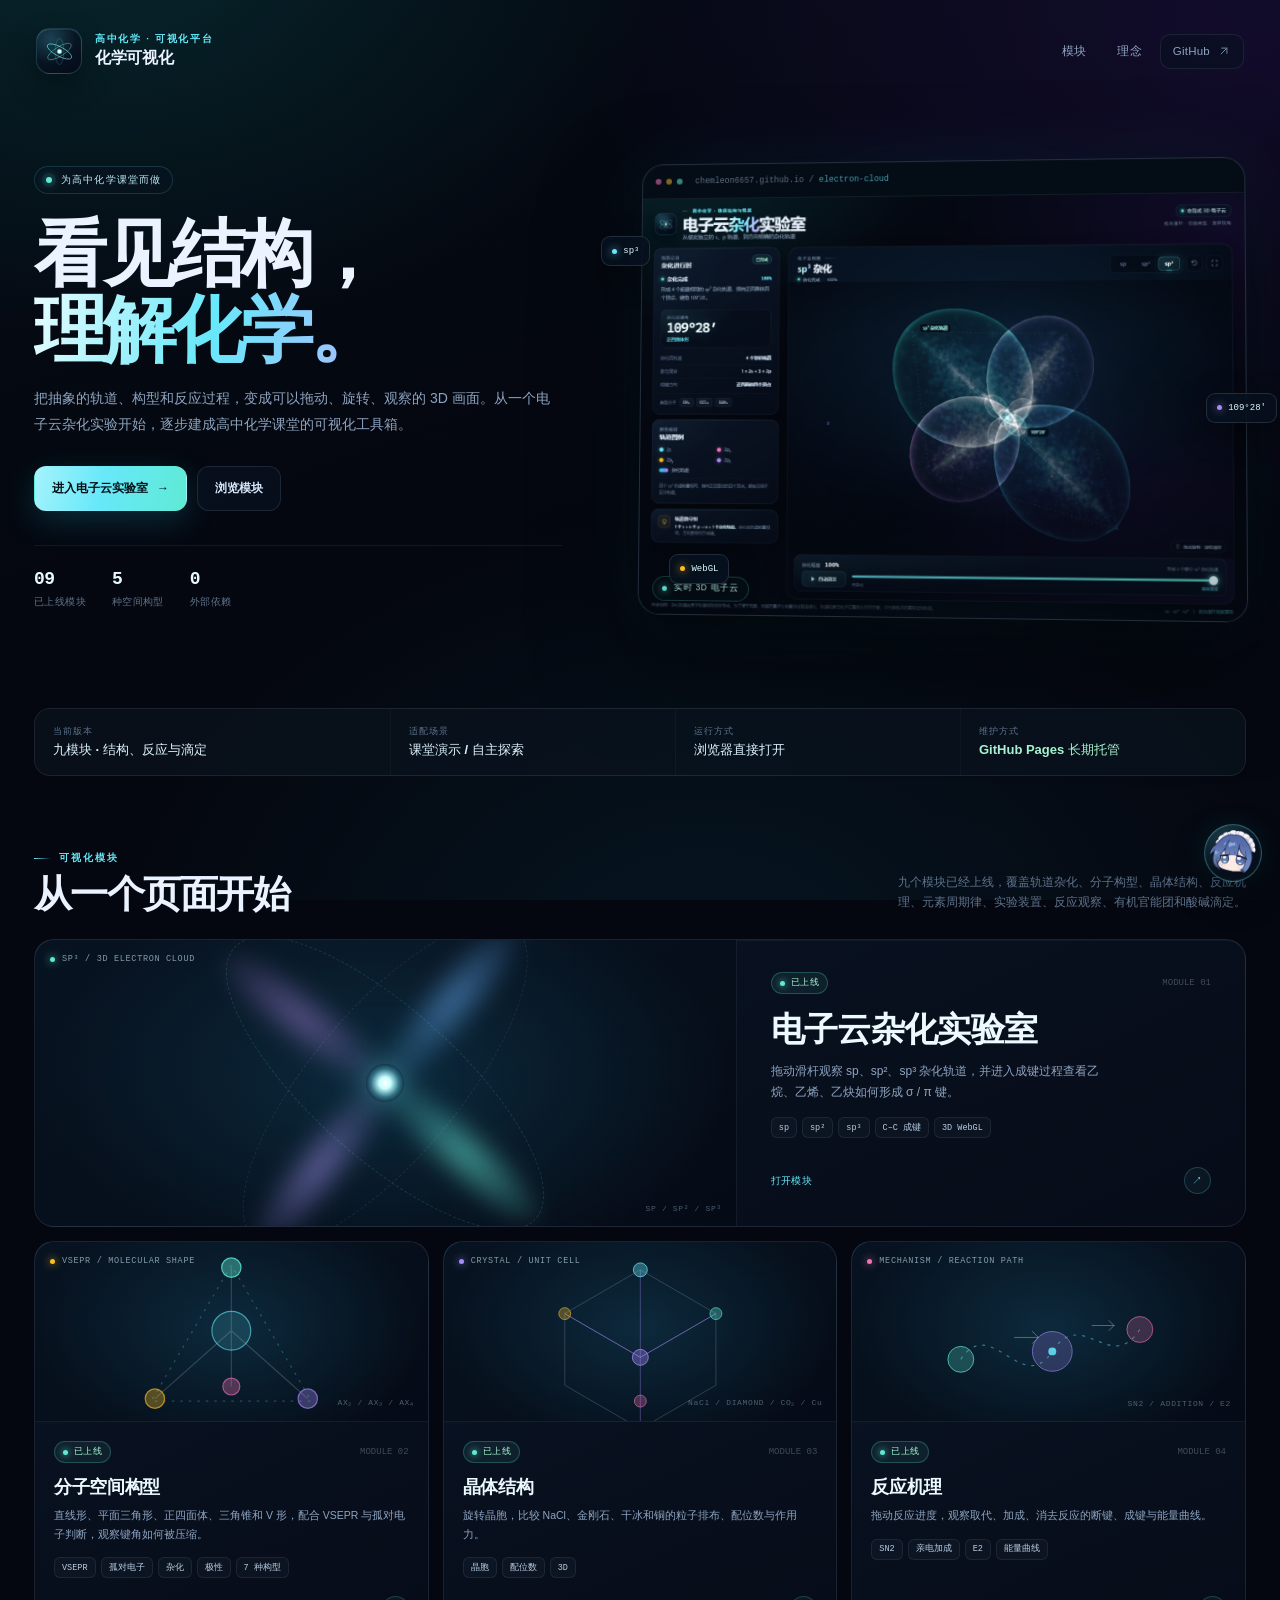
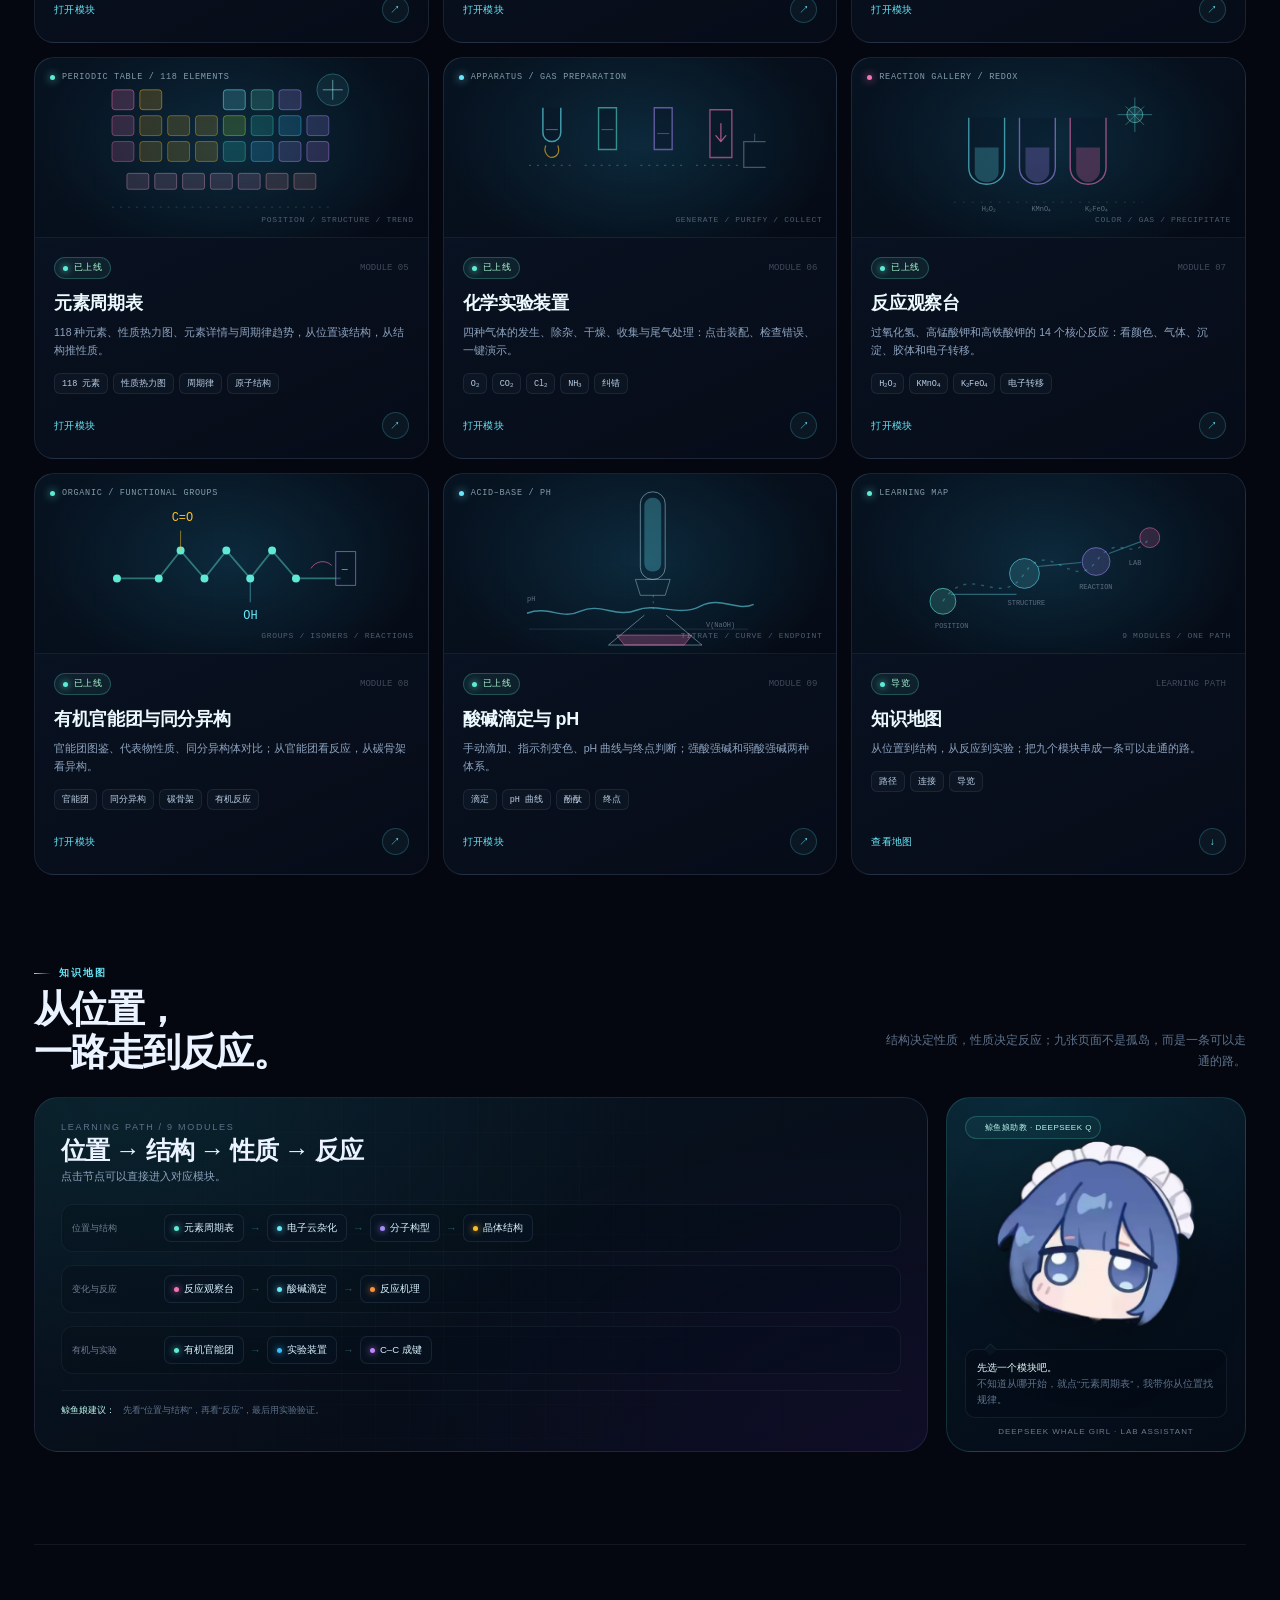
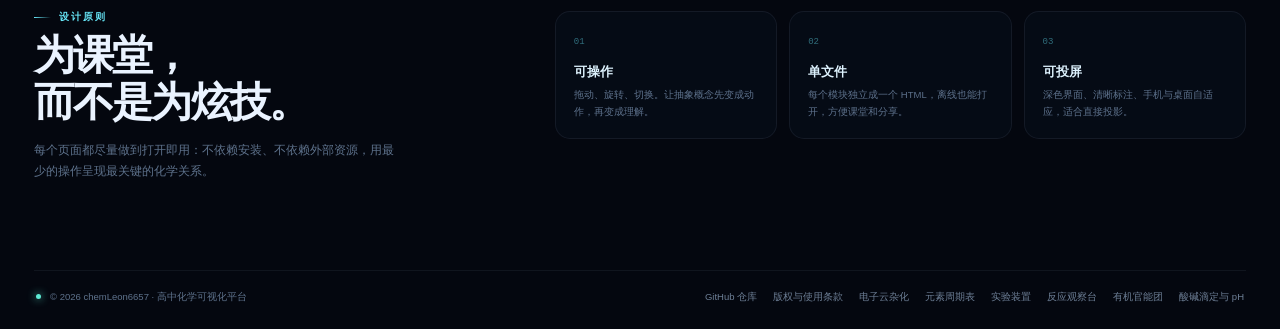
==== index.html @ 41be05da "Add files via upload" ====
<!DOCTYPE html>
<html lang="zh-CN">
<head>
<meta charset="UTF-8" />
<meta name="viewport" content="width=device-width, initial-scale=1.0, viewport-fit=cover" />
<meta name="theme-color" content="#04070f" />
<title>高中化学可视化平台 · 看见结构，理解化学</title>
<meta name="description" content="面向高中化学课堂的交互式可视化平台。从电子云杂化开始，用可拖动、可观察的 3D 画面理解抽象结构。" />
<link rel="icon" href="favicon.svg" type="image/svg+xml" />
<style>
  :root {
    --bg: #04070f;
    --text: #eaf3ff;
    --muted: #8ea4c0;
    --dim: #5e728c;
    --cyan: #67e8f9;
    --teal: #5eead4;
    --violet: #a78bfa;
    --pink: #f472b6;
    --amber: #fbbf24;
    --line: rgba(148, 163, 184, 0.14);
    --line-strong: rgba(148, 163, 184, 0.24);
    --panel: rgba(10, 18, 33, 0.72);
    --mono: "Cascadia Code", "SFMono-Regular", Consolas, "Liberation Mono", monospace;
    color-scheme: dark;
  }

  * { box-sizing: border-box; }
  html { scroll-behavior: smooth; }
  body {
    margin: 0;
    background: var(--bg);
    color: var(--text);
    font-family: "Segoe UI Variable", "Segoe UI", "PingFang SC", "Hiragino Sans GB", "Microsoft YaHei", sans-serif;
    -webkit-font-smoothing: antialiased;
    text-rendering: optimizeLegibility;
    overflow-x: hidden;
  }
  a { color: inherit; }
  button, a { -webkit-tap-highlight-color: transparent; }
  :focus-visible { outline: 2px solid rgba(103, 232, 249, 0.8); outline-offset: 4px; }

  .page-glow {
    position: fixed;
    inset: 0;
    z-index: -2;
    pointer-events: none;
    background:
      radial-gradient(900px 650px at 8% -8%, rgba(20, 184, 166, 0.16), transparent 64%),
      radial-gradient(1000px 760px at 98% 2%, rgba(91, 33, 182, 0.16), transparent 68%),
      radial-gradient(900px 700px at 55% 108%, rgba(14, 116, 144, 0.12), transparent 66%),
      linear-gradient(160deg, #050a14 0%, #04070f 55%, #050811 100%);
  }
  .page-glow::after {
    content: "";
    position: absolute;
    inset: 0;
    opacity: 0.23;
    background-image:
      linear-gradient(rgba(148, 163, 184, 0.04) 1px, transparent 1px),
      linear-gradient(90deg, rgba(148, 163, 184, 0.04) 1px, transparent 1px);
    background-size: 48px 48px;
    mask-image: radial-gradient(circle at 50% 36%, black, transparent 78%);
    -webkit-mask-image: radial-gradient(circle at 50% 36%, black, transparent 78%);
  }

  .shell {
    width: min(1440px, 100%);
    margin: 0 auto;
    padding: 26px 34px 22px;
  }

  /* ── top bar ─────────────────────────────────────────── */
  .site-header {
    display: flex;
    align-items: center;
    justify-content: space-between;
    gap: 24px;
    padding: 2px 2px 24px;
    animation: rise .7s cubic-bezier(.22,.8,.3,1) both;
  }
  .brand {
    display: flex;
    align-items: center;
    gap: 13px;
    text-decoration: none;
    min-width: 0;
  }
  .brand-mark {
    width: 46px;
    height: 46px;
    flex: 0 0 auto;
    display: grid;
    place-items: center;
    border: 1px solid rgba(103, 232, 249, 0.2);
    border-radius: 14px;
    background:
      radial-gradient(circle at 32% 24%, rgba(103, 232, 249, 0.2), transparent 55%),
      linear-gradient(150deg, rgba(11, 28, 46, 0.9), rgba(5, 11, 22, 0.95));
    box-shadow: inset 0 1px 0 rgba(255, 255, 255, 0.08), 0 12px 30px rgba(0, 0, 0, 0.32);
  }
  .brand-mark svg { width: 35px; height: 35px; }
  .brand-kicker {
    color: var(--cyan);
    font-size: 9.5px;
    font-weight: 650;
    letter-spacing: 0.18em;
    text-transform: uppercase;
  }
  .brand-name {
    margin-top: 2px;
    font-size: 16px;
    font-weight: 680;
    letter-spacing: -0.02em;
  }
  .top-nav {
    display: flex;
    align-items: center;
    gap: 5px;
    flex: 0 0 auto;
  }
  .top-nav a {
    display: inline-flex;
    align-items: center;
    gap: 7px;
    height: 35px;
    padding: 0 12px;
    border: 1px solid transparent;
    border-radius: 10px;
    color: var(--muted);
    text-decoration: none;
    font-size: 11.5px;
    letter-spacing: 0.02em;
    transition: .2s ease;
  }
  .top-nav a:hover {
    color: #e9fdff;
    border-color: rgba(103, 232, 249, 0.16);
    background: rgba(103, 232, 249, 0.055);
  }
  .top-nav .github {
    border-color: rgba(148, 163, 184, 0.13);
    background: rgba(8, 17, 31, 0.55);
  }
  .top-nav svg { width: 14px; height: 14px; opacity: 0.8; }

  /* ── hero ────────────────────────────────────────────── */
  .hero {
    display: grid;
    grid-template-columns: minmax(0, 0.92fr) minmax(0, 1.08fr);
    align-items: center;
    gap: clamp(34px, 5vw, 80px);
    min-height: 610px;
    padding: 34px 0 64px;
  }
  .hero-copy { animation: rise .8s .08s cubic-bezier(.22,.8,.3,1) both; }
  .hero-eyebrow {
    display: inline-flex;
    align-items: center;
    gap: 9px;
    height: 28px;
    padding: 0 11px;
    border: 1px solid rgba(103, 232, 249, 0.16);
    border-radius: 999px;
    background: rgba(8, 20, 34, 0.58);
    color: #bfeef4;
    font-size: 9.5px;
    letter-spacing: 0.12em;
  }
  .hero-eyebrow span {
    width: 6px;
    height: 6px;
    border-radius: 50%;
    background: var(--teal);
    box-shadow: 0 0 0 4px rgba(94, 234, 212, 0.07), 0 0 12px rgba(94, 234, 212, 0.8);
    animation: breathe 2.8s ease-in-out infinite;
  }
  .hero h1 {
    margin: 22px 0 18px;
    font-size: clamp(42px, 5.7vw, 78px);
    line-height: 1.03;
    letter-spacing: -0.055em;
    font-weight: 760;
  }
  .hero h1 .accent {
    display: block;
    background: linear-gradient(105deg, #e7fdff 0%, var(--cyan) 34%, #b9b2ff 72%, #e9d5ff 100%);
    -webkit-background-clip: text;
    background-clip: text;
    color: transparent;
  }
  .hero-copy > p {
    max-width: 520px;
    margin: 0;
    color: var(--muted);
    font-size: 14px;
    line-height: 1.9;
  }
  .hero-actions {
    display: flex;
    align-items: center;
    flex-wrap: wrap;
    gap: 10px;
    margin-top: 28px;
  }
  .btn {
    display: inline-flex;
    align-items: center;
    justify-content: center;
    gap: 9px;
    height: 45px;
    padding: 0 17px;
    border: 1px solid transparent;
    border-radius: 12px;
    font-size: 12px;
    font-weight: 650;
    text-decoration: none;
    transition: transform .2s ease, border-color .2s ease, background .2s ease, box-shadow .2s ease;
  }
  .btn:active { transform: translateY(1px); }
  .btn-primary {
    color: #041016;
    background: linear-gradient(105deg, #a5f3fc, #67e8f9 45%, #5eead4);
    box-shadow: 0 10px 32px rgba(34, 211, 238, 0.18);
  }
  .btn-primary:hover {
    transform: translateY(-2px);
    box-shadow: 0 14px 38px rgba(34, 211, 238, 0.28);
  }
  .btn-ghost {
    color: #d7e7fa;
    border-color: rgba(148, 163, 184, 0.16);
    background: rgba(9, 20, 36, 0.6);
  }
  .btn-ghost:hover {
    border-color: rgba(103, 232, 249, 0.3);
    background: rgba(103, 232, 249, 0.065);
  }
  .hero-stats {
    display: flex;
    gap: 26px;
    margin-top: 34px;
    padding-top: 20px;
    border-top: 1px solid rgba(148, 163, 184, 0.1);
  }
  .hero-stats div {
    color: var(--dim);
    font-size: 9.5px;
    line-height: 1.55;
    letter-spacing: 0.04em;
  }
  .hero-stats strong {
    display: block;
    margin-bottom: 1px;
    color: #e7f8ff;
    font-family: var(--mono);
    font-size: 18px;
    font-weight: 600;
    letter-spacing: -0.03em;
  }

  .hero-visual {
    position: relative;
    min-width: 0;
    padding: 16px 4px 16px 8px;
    animation: rise .9s .16s cubic-bezier(.22,.8,.3,1) both;
  }
  .hero-visual::before {
    content: "";
    position: absolute;
    inset: 5% 2% 4% 8%;
    border-radius: 50%;
    background: radial-gradient(circle at 52% 46%, rgba(34, 211, 238, 0.16), rgba(99, 102, 241, 0.06) 42%, transparent 70%);
    filter: blur(30px);
    pointer-events: none;
  }
  .viewport-card {
    position: relative;
    z-index: 2;
    overflow: hidden;
    border: 1px solid rgba(148, 163, 184, 0.2);
    border-radius: 22px;
    background: #07101e;
    box-shadow:
      0 40px 100px rgba(0, 0, 0, 0.5),
      0 0 80px rgba(34, 211, 238, 0.07),
      inset 0 1px 0 rgba(255, 255, 255, 0.07);
    transform: perspective(1200px) rotateY(-4deg) rotateX(2deg);
    transition: transform .55s cubic-bezier(.22,.8,.3,1);
  }
  .viewport-card:hover { transform: perspective(1200px) rotateY(0deg) rotateX(0deg) translateY(-3px); }
  .viewport-bar {
    display: flex;
    align-items: center;
    gap: 8px;
    height: 35px;
    padding: 0 13px;
    border-bottom: 1px solid rgba(148, 163, 184, 0.1);
    background: rgba(4, 11, 21, 0.82);
  }
  .window-dots { display: flex; gap: 5px; }
  .window-dots i {
    width: 6px;
    height: 6px;
    border-radius: 50%;
    background: rgba(148, 163, 184, 0.26);
  }
  .window-dots i:first-child { background: rgba(244, 114, 182, 0.55); }
  .window-dots i:nth-child(2) { background: rgba(251, 191, 36, 0.5); }
  .window-dots i:last-child { background: rgba(94, 234, 212, 0.55); }
  .address {
    flex: 1;
    min-width: 0;
    margin-left: 5px;
    overflow: hidden;
    color: rgba(142, 164, 192, 0.64);
    font-family: var(--mono);
    font-size: 8.5px;
    white-space: nowrap;
    text-overflow: ellipsis;
  }
  .address b { color: rgba(103, 232, 249, 0.66); font-weight: 500; }
  .viewport-card img {
    display: block;
    width: 100%;
    height: auto;
    aspect-ratio: 1.44 / 1;
    object-fit: cover;
    object-position: 52% 46%;
  }
  .viewport-shade {
    position: absolute;
    inset: 35px 0 0;
    pointer-events: none;
    background: linear-gradient(180deg, transparent 64%, rgba(4, 10, 20, 0.32));
  }
  .live-label {
    position: absolute;
    left: 14px;
    bottom: 13px;
    z-index: 3;
    display: inline-flex;
    align-items: center;
    gap: 7px;
    height: 25px;
    padding: 0 9px;
    border: 1px solid rgba(94, 234, 212, 0.22);
    border-radius: 999px;
    background: rgba(4, 13, 23, 0.78);
    color: #bdfbf1;
    font-size: 8.5px;
    letter-spacing: 0.08em;
    backdrop-filter: blur(10px);
  }
  .live-label i {
    width: 5px;
    height: 5px;
    border-radius: 50%;
    background: var(--teal);
    box-shadow: 0 0 9px var(--teal);
  }
  .float-tag {
    position: absolute;
    z-index: 4;
    display: inline-flex;
    align-items: center;
    gap: 6px;
    height: 30px;
    padding: 0 10px;
    border: 1px solid rgba(148, 163, 184, 0.2);
    border-radius: 9px;
    background: rgba(7, 17, 31, 0.86);
    box-shadow: 0 10px 30px rgba(0, 0, 0, 0.34);
    color: #dffbff;
    font-family: var(--mono);
    font-size: 9px;
    backdrop-filter: blur(12px);
    animation: floaty 5.5s ease-in-out infinite;
  }
  .float-tag::before {
    content: "";
    width: 5px;
    height: 5px;
    border-radius: 50%;
    background: var(--cyan);
    box-shadow: 0 0 8px var(--cyan);
  }
  .float-tag.one { top: 19%; left: -4%; }
  .float-tag.two { top: 51%; right: -5%; animation-delay: -1.8s; }
  .float-tag.two::before { background: var(--violet); box-shadow: 0 0 8px var(--violet); }
  .float-tag.three { bottom: 10%; left: 7%; animation-delay: -3.4s; }
  .float-tag.three::before { background: var(--amber); box-shadow: 0 0 8px var(--amber); }

  /* ── strip ───────────────────────────────────────────── */
  .stat-strip {
    display: grid;
    grid-template-columns: 1.25fr 1fr 1fr 1fr;
    gap: 1px;
    overflow: hidden;
    margin-bottom: 76px;
    border: 1px solid rgba(148, 163, 184, 0.1);
    border-radius: 16px;
    background: rgba(148, 163, 184, 0.08);
    animation: rise .8s .28s cubic-bezier(.22,.8,.3,1) both;
  }
  .stat-strip div {
    padding: 16px 18px;
    background: rgba(6, 14, 26, 0.72);
  }
  .stat-strip span {
    display: block;
    color: var(--dim);
    font-size: 9px;
    letter-spacing: 0.1em;
  }
  .stat-strip strong {
    display: block;
    margin-top: 3px;
    color: #dff4ff;
    font-size: 13px;
    font-weight: 550;
  }
  .stat-strip .stat-note strong { color: #a7f3d0; }

  /* ── section headings ────────────────────────────────── */
  .section-head {
    display: flex;
    align-items: flex-end;
    justify-content: space-between;
    gap: 36px;
    margin-bottom: 24px;
  }
  .section-kicker {
    display: flex;
    align-items: center;
    gap: 8px;
    color: var(--cyan);
    font-size: 9.5px;
    font-weight: 650;
    letter-spacing: 0.2em;
    text-transform: uppercase;
  }
  .section-kicker::before {
    content: "";
    width: 17px;
    height: 1px;
    background: linear-gradient(90deg, var(--cyan), transparent);
  }
  .section-head h2 {
    margin: 7px 0 0;
    font-size: clamp(27px, 3vw, 39px);
    line-height: 1.12;
    letter-spacing: -0.04em;
    font-weight: 700;
  }
  .section-head p {
    max-width: 360px;
    margin: 0 0 2px;
    color: var(--dim);
    font-size: 11.5px;
    line-height: 1.8;
    text-align: right;
  }

  /* ── modules ─────────────────────────────────────────── */
  .modules { margin-bottom: 92px; }
  .module-grid {
    display: grid;
    grid-template-columns: repeat(3, minmax(0, 1fr));
    gap: 14px;
  }
  .module-card {
    position: relative;
    display: flex;
    flex-direction: column;
    overflow: hidden;
    border: 1px solid var(--line);
    border-radius: 20px;
    background:
      radial-gradient(100% 100% at 0% 0%, rgba(103, 232, 249, 0.05), transparent 48%),
      linear-gradient(155deg, rgba(13, 24, 43, 0.82), rgba(7, 14, 27, 0.72));
    box-shadow: inset 0 1px 0 rgba(255, 255, 255, 0.04);
    text-decoration: none;
    transition: transform .28s cubic-bezier(.22,.8,.3,1), border-color .28s ease, box-shadow .28s ease;
  }
  .module-card:hover {
    transform: translateY(-5px);
    border-color: rgba(103, 232, 249, 0.27);
    box-shadow: 0 24px 60px rgba(0, 0, 0, 0.32), 0 0 40px rgba(34, 211, 238, 0.055);
  }
  .module-card.active {
    grid-column: 1 / -1;
    display: grid;
    grid-template-columns: minmax(0, 1.16fr) minmax(0, 0.84fr);
    min-height: 286px;
  }
  .module-art {
    position: relative;
    min-height: 180px;
    overflow: hidden;
    border-bottom: 1px solid rgba(148, 163, 184, 0.08);
    background:
      radial-gradient(70% 100% at 50% 48%, rgba(20, 78, 104, 0.42), transparent 70%),
      linear-gradient(150deg, #071321, #050b16);
  }
  .module-card.active .module-art {
    min-height: 286px;
    border-right: 1px solid rgba(148, 163, 184, 0.08);
    border-bottom: 0;
  }
  .module-art::before {
    content: "";
    position: absolute;
    inset: 0;
    opacity: 0.34;
    background-image:
      linear-gradient(rgba(148, 163, 184, 0.05) 1px, transparent 1px),
      linear-gradient(90deg, rgba(148, 163, 184, 0.05) 1px, transparent 1px);
    background-size: 30px 30px;
    mask-image: radial-gradient(circle at 50% 50%, black, transparent 82%);
    -webkit-mask-image: radial-gradient(circle at 50% 50%, black, transparent 82%);
  }
  .art-svg {
    position: absolute;
    inset: 0;
    width: 100%;
    height: 100%;
  }
  .module-card.active .art-svg { transform: scale(1.04); }
  .cloud-visual { position: absolute; inset: 0; display: grid; place-items: center; }
  .cloud-lobe {
    position: absolute;
    left: 50%;
    top: 50%;
    width: clamp(145px, 16vw, 210px);
    height: clamp(42px, 4.8vw, 62px);
    margin-top: calc(clamp(42px, 4.8vw, 62px) / -2);
    border-radius: 50%;
    transform-origin: 0 50%;
    filter: blur(9px);
    opacity: 0.9;
    mix-blend-mode: screen;
    background: radial-gradient(ellipse at 52% 50%, var(--lobe) 0%, transparent 72%);
  }
  .cloud-lobe.l1 { --lobe: rgba(94, 234, 212, 0.62); transform: rotate(42deg); }
  .cloud-lobe.l2 { --lobe: rgba(96, 165, 250, 0.56); transform: rotate(-50deg); }
  .cloud-lobe.l3 { --lobe: rgba(167, 139, 250, 0.54); transform: rotate(128deg); }
  .cloud-lobe.l4 { --lobe: rgba(192, 132, 252, 0.44); transform: rotate(-142deg); }
  .cloud-core {
    position: relative;
    width: 38px;
    height: 38px;
    border-radius: 50%;
    background: radial-gradient(circle, #ffffff 0%, #c7feff 22%, rgba(103, 232, 249, 0.36) 52%, transparent 72%);
    box-shadow: 0 0 32px rgba(103, 232, 249, 0.42), 0 0 90px rgba(34, 211, 238, 0.18);
  }
  .cloud-core::after {
    content: "";
    position: absolute;
    left: 50%;
    top: 50%;
    width: 4px;
    height: 4px;
    border-radius: 50%;
    transform: translate(-50%, -50%);
    background: #fff;
  }
  .cloud-ring {
    position: absolute;
    width: 58%;
    height: 52%;
    border: 1px dashed rgba(103, 232, 249, 0.16);
    border-radius: 50%;
  }
  .cloud-ring.r1 { transform: rotate(42deg); }
  .cloud-ring.r2 { transform: rotate(-50deg); border-color: rgba(167, 139, 250, 0.14); }
  .module-art-label {
    position: absolute;
    top: 14px;
    left: 15px;
    z-index: 2;
    display: inline-flex;
    align-items: center;
    gap: 7px;
    color: rgba(196, 225, 239, 0.66);
    font-family: var(--mono);
    font-size: 8.5px;
    letter-spacing: 0.08em;
  }
  .module-art-label i {
    width: 5px;
    height: 5px;
    border-radius: 50%;
    background: var(--teal);
    box-shadow: 0 0 8px var(--teal);
  }
  .module-body {
    display: flex;
    flex-direction: column;
    flex: 1;
    padding: 19px;
  }
  .module-card.active .module-body {
    justify-content: center;
    padding: 32px 34px;
  }
  .module-top {
    display: flex;
    align-items: center;
    justify-content: space-between;
    gap: 12px;
    margin-bottom: 13px;
  }
  .status-pill {
    display: inline-flex;
    align-items: center;
    gap: 6px;
    height: 22px;
    padding: 0 8px;
    border-radius: 999px;
    border: 1px solid rgba(148, 163, 184, 0.14);
    color: var(--dim);
    font-size: 8.5px;
    letter-spacing: 0.05em;
  }
  .status-pill.live {
    color: #a7f3d0;
    border-color: rgba(94, 234, 212, 0.24);
    background: rgba(94, 234, 212, 0.075);
  }
  .status-pill.live::before {
    content: "";
    width: 5px;
    height: 5px;
    border-radius: 50%;
    background: var(--teal);
    box-shadow: 0 0 7px var(--teal);
  }
  .module-num {
    color: rgba(148, 163, 184, 0.4);
    font-family: var(--mono);
    font-size: 9px;
  }
  .module-body h3 {
    margin: 0 0 7px;
    color: #ecfaff;
    font-size: 18px;
    line-height: 1.3;
    letter-spacing: -0.02em;
    font-weight: 650;
  }
  .module-card.active .module-body h3 { font-size: clamp(25px, 2.7vw, 34px); margin-bottom: 10px; }
  .module-body > p {
    margin: 0;
    color: var(--muted);
    font-size: 10.5px;
    line-height: 1.75;
  }
  .module-card.active .module-body > p { max-width: 340px; font-size: 12px; }
  .tag-row {
    display: flex;
    flex-wrap: wrap;
    gap: 5px;
    margin-top: 14px;
  }
  .tag {
    display: inline-flex;
    align-items: center;
    height: 21px;
    padding: 0 7px;
    border: 1px solid rgba(148, 163, 184, 0.12);
    border-radius: 6px;
    background: rgba(148, 163, 184, 0.045);
    color: #b9cee5;
    font-family: var(--mono);
    font-size: 8.5px;
  }
  .open-link {
    display: flex;
    align-items: center;
    justify-content: space-between;
    margin-top: auto;
    padding-top: 18px;
    color: var(--cyan);
    font-size: 10px;
    letter-spacing: 0.03em;
  }
  .open-link span {
    display: grid;
    place-items: center;
    width: 27px;
    height: 27px;
    border: 1px solid rgba(103, 232, 249, 0.2);
    border-radius: 50%;
    background: rgba(103, 232, 249, 0.05);
    transition: .25s ease;
  }
  .module-card:hover .open-link span {
    background: rgba(103, 232, 249, 0.14);
    transform: translate(2px, -2px);
  }
  .module-card.soon { cursor: default; opacity: 0.78; }
  .module-card.soon:hover { transform: none; border-color: var(--line); box-shadow: none; }
  .module-card.soon .module-art { min-height: 145px; }
  .soon .art-svg { opacity: 0.62; }
  .vsepr-art { transform: scale(1.22); transform-origin: 50% 52%; }
  .coming-label {
    position: absolute;
    right: 14px;
    bottom: 13px;
    z-index: 2;
    color: rgba(142, 164, 192, 0.52);
    font-family: var(--mono);
    font-size: 8px;
    letter-spacing: 0.08em;
  }

  /* ── about ───────────────────────────────────────────── */
  .about {
    display: grid;
    grid-template-columns: minmax(0, 0.8fr) minmax(0, 1.2fr);
    gap: 60px;
    align-items: start;
    margin-bottom: 88px;
    padding-top: 66px;
    border-top: 1px solid rgba(148, 163, 184, 0.1);
  }
  .about h2 {
    margin: 8px 0 14px;
    font-size: clamp(28px, 3.2vw, 42px);
    line-height: 1.14;
    letter-spacing: -0.045em;
    font-weight: 700;
  }
  .about-copy > p {
    max-width: 360px;
    margin: 0;
    color: var(--dim);
    font-size: 11.5px;
    line-height: 1.85;
  }
  .principles {
    display: grid;
    grid-template-columns: repeat(3, minmax(0, 1fr));
    gap: 12px;
  }
  .principle {
    padding: 18px;
    border: 1px solid rgba(148, 163, 184, 0.1);
    border-radius: 15px;
    background: rgba(8, 17, 31, 0.42);
  }
  .principle span {
    color: rgba(103, 232, 249, 0.45);
    font-family: var(--mono);
    font-size: 9px;
  }
  .principle h4 {
    margin: 16px 0 6px;
    color: #dff4ff;
    font-size: 12.5px;
    font-weight: 600;
  }
  .principle p {
    margin: 0;
    color: var(--dim);
    font-size: 9.5px;
    line-height: 1.7;
  }

  /* ── footer ──────────────────────────────────────────── */
  .site-footer {
    display: flex;
    align-items: center;
    justify-content: space-between;
    gap: 24px;
    padding: 18px 2px 2px;
    border-top: 1px solid rgba(148, 163, 184, 0.09);
    color: var(--dim);
    font-size: 9.5px;
    line-height: 1.6;
  }
  .footer-brand {
    display: flex;
    align-items: center;
    gap: 9px;
  }
  .footer-brand i {
    width: 5px;
    height: 5px;
    border-radius: 50%;
    background: var(--teal);
    box-shadow: 0 0 9px var(--teal);
  }
  .footer-links { display: flex; gap: 16px; }
  .footer-links a { color: rgba(142, 164, 192, 0.76); text-decoration: none; }
  .footer-links a:hover { color: var(--cyan); }

  @keyframes rise {
    from { opacity: 0; transform: translateY(12px); }
    to { opacity: 1; transform: translateY(0); }
  }
  @keyframes breathe {
    0%, 100% { opacity: .65; transform: scale(.9); }
    50% { opacity: 1; transform: scale(1.12); }
  }
  @keyframes floaty {
    0%, 100% { transform: translateY(0); }
    50% { transform: translateY(-7px); }
  }

  @media (max-width: 1060px) {
    .shell { padding-left: 24px; padding-right: 24px; }
    .hero { grid-template-columns: 1fr; gap: 44px; min-height: 0; padding-top: 18px; }
    .hero-copy > p { max-width: 620px; }
    .hero-visual { max-width: 760px; width: 100%; margin: 0 auto; }
    .module-card.active { grid-template-columns: 1fr 1fr; }
    .about { grid-template-columns: 1fr; gap: 30px; }
    .about-copy > p { max-width: 620px; }
  }
  @media (max-width: 760px) {
    .shell { padding: 18px 16px 16px; }
    .site-header { align-items: flex-start; padding-bottom: 18px; }
    .top-nav a:not(.github) { display: none; }
    .top-nav .github { padding: 0 9px; }
    .brand-mark { width: 42px; height: 42px; border-radius: 13px; }
    .brand-mark svg { width: 32px; height: 32px; }
    .brand-name { font-size: 14px; }
    .brand-kicker { font-size: 8px; letter-spacing: .13em; }
    .hero { gap: 32px; padding-bottom: 46px; }
    .hero h1 { margin-top: 17px; font-size: clamp(38px, 11.5vw, 62px); }
    .hero-copy > p { font-size: 12.5px; }
    .hero-stats { gap: 18px; margin-top: 25px; }
    .hero-stats strong { font-size: 16px; }
    .float-tag.one { left: 2%; top: 12%; }
    .float-tag.two { right: 2%; }
    .float-tag.three { left: 4%; bottom: 5%; }
    .viewport-card { transform: none; border-radius: 17px; }
    .stat-strip { grid-template-columns: 1fr 1fr; margin-bottom: 58px; }
    .stat-strip div:nth-child(3), .stat-strip div:nth-child(4) { border-top: 1px solid rgba(148,163,184,.08); }
    .section-head { display: block; margin-bottom: 18px; }
    .section-head p { margin-top: 11px; text-align: left; }
    .module-grid { grid-template-columns: 1fr; }
    .module-card.active { grid-column: auto; grid-template-columns: 1fr; min-height: 0; }
    .module-card.active .module-art { min-height: 210px; border-right: 0; border-bottom: 1px solid rgba(148,163,184,.08); }
    .module-card.active .module-body { padding: 22px; }
    .module-card.active .module-body h3 { font-size: 25px; }
    .modules { margin-bottom: 64px; }
    .about { margin-bottom: 56px; padding-top: 46px; }
    .principles { grid-template-columns: 1fr; }
    .principle { display: grid; grid-template-columns: 30px 1fr; column-gap: 8px; }
    .principle span { grid-row: 1 / 3; padding-top: 2px; }
    .principle h4 { margin-top: 0; }
    .site-footer { align-items: flex-start; flex-direction: column; gap: 10px; }
  }
  @media (max-width: 430px) {
    .hero-actions .btn { width: 100%; }
    .hero-stats { justify-content: space-between; gap: 8px; }
    .hero-stats div { font-size: 8.5px; }
    .brand-kicker { display: none; }
    .float-tag { height: 26px; font-size: 8px; }
    .live-label { left: 9px; bottom: 9px; }
  }
  @media (prefers-reduced-motion: reduce) {
    *, *::before, *::after {
      animation-duration: 0.001ms !important;
      animation-iteration-count: 1 !important;
      scroll-behavior: auto !important;
      transition-duration: 0.001ms !important;
    }
  }

  /* ── knowledge map & mascot ─────────────────────────── */
  .knowledge { margin-bottom: 92px; }
  .knowledge-board { display: grid; grid-template-columns: minmax(0,1fr) 300px; gap: 18px; align-items: stretch; }
  .knowledge-canvas { position: relative; overflow: hidden; padding: 24px 26px 22px; border: 1px solid var(--line); border-radius: 24px; background: radial-gradient(900px 500px at 10% 0%, rgba(20,184,166,.09), transparent 60%), radial-gradient(800px 500px at 100% 100%, rgba(91,33,182,.11), transparent 65%), linear-gradient(155deg, rgba(11,24,39,.8), rgba(6,13,25,.7)); }
  .knowledge-canvas::before { content:""; position:absolute; inset:0; pointer-events:none; background-image: linear-gradient(rgba(148,163,184,.035) 1px, transparent 1px), linear-gradient(90deg, rgba(148,163,184,.035) 1px, transparent 1px); background-size: 34px 34px; mask-image: radial-gradient(circle at 45% 45%, black, transparent 78%); -webkit-mask-image: radial-gradient(circle at 45% 45%, black, transparent 78%); }
  .map-kicker { position:relative; z-index:1; color: var(--dim); font-size: 9px; letter-spacing:.19em; text-transform:uppercase; }
  .map-title { position:relative; z-index:1; margin: 4px 0 4px; font-size: 25px; line-height:1.15; letter-spacing:-.035em; }
  .map-sub { position:relative; z-index:1; margin:0 0 20px; color:var(--muted); font-size:11px; }
  .map-flow { position:relative; z-index:1; display:grid; gap:13px; }
  .map-row { display:grid; grid-template-columns: 82px minmax(0,1fr); gap:10px; align-items:center; padding:9px 10px; border:1px solid rgba(148,163,184,.08); border-radius:12px; background:rgba(4,10,20,.22); }
  .map-row-label { color:rgba(148,163,184,.75); font-size:9px; line-height:1.4; }
  .map-chain { display:flex; align-items:center; gap:6px; flex-wrap:wrap; }
  .map-node { display:inline-flex; align-items:center; gap:5px; min-height:28px; padding:0 9px; border:1px solid rgba(148,163,184,.13); border-radius:7px; background:rgba(8,20,35,.55); color:#d9f2ff; font-size:9.5px; text-decoration:none; transition:.2s; white-space:nowrap; }
  .map-node:hover { border-color:rgba(103,232,249,.4); background:rgba(103,232,249,.08); transform:translateY(-1px); box-shadow:0 6px 16px rgba(0,0,0,.2); }
  .map-node .mdot { width:5px; height:5px; border-radius:50%; background:var(--mc,#67e8f9); box-shadow:0 0 7px var(--mc,#67e8f9); }
  .map-arrow { color:rgba(103,232,249,.32); font-size:11px; }
  .map-foot { position:relative; z-index:1; display:flex; align-items:center; gap:8px; flex-wrap:wrap; margin-top:16px; padding-top:13px; border-top:1px solid rgba(148,163,184,.08); color:var(--dim); font-size:9px; }
  .map-foot strong { color:#bdfbf1; font-weight:550; }
  .mascot-card { position:relative; overflow:hidden; display:flex; flex-direction:column; justify-content:space-between; padding:18px 18px 15px; border:1px solid rgba(94,234,212,.16); border-radius:24px; background: radial-gradient(500px 320px at 30% 0%, rgba(34,211,238,.1), transparent 65%), linear-gradient(155deg, rgba(9,28,44,.82), rgba(5,14,26,.75)); }
  .mascot-badge { display:inline-flex; align-items:center; gap:6px; align-self:flex-start; height:23px; padding:0 8px; border:1px solid rgba(94,234,212,.22); border-radius:999px; background:rgba(94,234,212,.06); color:#bdfbf1; font-size:8px; letter-spacing:.06em; }
  .mascot-fish { width:100%; max-width:200px; margin:2px auto 0; display:block; object-fit:contain; filter:drop-shadow(0 18px 32px rgba(0,0,0,.25)); }
  .mascot-speech { position:relative; margin-top:10px; padding:10px 11px; border:1px solid rgba(148,163,184,.11); border-radius:10px; background:rgba(4,10,20,.42); color:var(--dim); font-size:9.5px; line-height:1.65; }
  .mascot-speech::before { content:""; position:absolute; left:20px; top:-5px; width:8px; height:8px; transform:rotate(45deg); border-left:1px solid rgba(148,163,184,.11); border-top:1px solid rgba(148,163,184,.11); background:#071421; }
  .mascot-speech strong { color:#e7fdff; font-weight:550; }
  .mascot-name { margin-top:9px; color:rgba(148,163,184,.72); font-size:8px; letter-spacing:.12em; text-transform:uppercase; text-align:center; }
  @media(max-width:980px){ .knowledge-board{grid-template-columns:1fr} .mascot-card{display:grid;grid-template-columns:1fr 1.1fr;gap:12px;align-items:center} .mascot-fish{max-width:170px;margin:0} .mascot-speech{margin-top:0} .mascot-name{grid-column:1/-1;margin-top:2px} }
  @media(max-width:620px){ .knowledge-canvas{padding:18px 14px} .map-title{font-size:21px} .map-row{grid-template-columns:1fr;gap:6px} .map-node{font-size:8.8px;min-height:26px;padding:0 7px} .mascot-card{display:block} .mascot-fish{max-width:190px;margin:2px auto} .mascot-speech{margin-top:9px} }
</style>
  <meta name="copyright" content="© 2026 chemLeon6657. All rights reserved." />
  <meta name="rights" content="All rights reserved. No copying, modification or redistribution without prior written permission." />
  <link rel="license" href="rights.html" />
  <!-- © 2026 chemLeon6657. All rights reserved. See rights.html. -->
</head>
<body>
<div class="page-glow" aria-hidden="true"></div>

<div class="shell">
  <header class="site-header">
    <a class="brand" href="./" aria-label="高中化学可视化平台首页">
      <div class="brand-mark" aria-hidden="true">
        <svg viewBox="0 0 64 64" fill="none">
          <defs>
            <linearGradient id="markGrad" x1="8" y1="8" x2="56" y2="56" gradientUnits="userSpaceOnUse">
              <stop stop-color="#67e8f9"/>
              <stop offset="0.55" stop-color="#5eead4"/>
              <stop offset="1" stop-color="#a78bfa"/>
            </linearGradient>
            <radialGradient id="coreGrad" cx="0" cy="0" r="1" gradientTransform="translate(32 32) rotate(90) scale(6)" gradientUnits="userSpaceOnUse">
              <stop stop-color="#ffffff"/>
              <stop offset="0.45" stop-color="#c7feff"/>
              <stop offset="1" stop-color="#67e8f9" stop-opacity="0"/>
            </radialGradient>
          </defs>
          <circle cx="32" cy="32" r="7" fill="url(#coreGrad)"/>
          <ellipse cx="32" cy="32" rx="25" ry="8.5" transform="rotate(28 32 32)" stroke="url(#markGrad)" stroke-width="1.4" opacity="0.8"/>
          <ellipse cx="32" cy="32" rx="25" ry="8.5" transform="rotate(-32 32 32)" stroke="url(#markGrad)" stroke-width="1.4" opacity="0.5"/>
          <ellipse cx="32" cy="32" rx="24" ry="8" transform="rotate(90 32 32)" stroke="url(#markGrad)" stroke-width="1.1" opacity="0.32"/>
          <circle cx="32" cy="32" r="2.5" fill="#f4ffff"/>
        </svg>
      </div>
      <div>
        <div class="brand-kicker">高中化学 · 可视化平台</div>
        <div class="brand-name">化学可视化</div>
      </div>
    </a>
    <nav class="top-nav" aria-label="主导航">
      <a href="#modules">模块</a>
      <a href="#about">理念</a>
      <a class="github" href="https://github.com/chemLeon6657/chemistry-visual-lab" target="_blank" rel="noopener">
        GitHub
        <svg viewBox="0 0 24 24" fill="none" stroke="currentColor" stroke-width="1.7" stroke-linecap="round" stroke-linejoin="round" aria-hidden="true">
          <path d="M7 17 17 7M8 7h9v9"/>
        </svg>
      </a>
    </nav>
  </header>

  <main>
    <section class="hero" aria-labelledby="hero-title">
      <div class="hero-copy">
        <div class="hero-eyebrow"><span></span>为高中化学课堂而做</div>
        <h1 id="hero-title">看见结构，<span class="accent">理解化学。</span></h1>
        <p>把抽象的轨道、构型和反应过程，变成可以拖动、旋转、观察的 3D 画面。从一个电子云杂化实验开始，逐步建成高中化学课堂的可视化工具箱。</p>
        <div class="hero-actions">
          <a class="btn btn-primary" href="electron-cloud.html">进入电子云实验室 <span aria-hidden="true">→</span></a>
          <a class="btn btn-ghost" href="#modules">浏览模块</a>
        </div>
        <div class="hero-stats" aria-label="平台概况">
          <div><strong>09</strong>已上线模块</div>
          <div><strong>5</strong>种空间构型</div>
          <div><strong>0</strong>外部依赖</div>
        </div>
      </div>

      <div class="hero-visual">
        <div class="viewport-card">
          <div class="viewport-bar">
            <div class="window-dots" aria-hidden="true"><i></i><i></i><i></i></div>
            <div class="address">chemleon6657.github.io / <b>electron-cloud</b></div>
          </div>
          <img src="preview.png" alt="电子云杂化实验室界面预览：四个 sp³ 杂化轨道" />
          <div class="viewport-shade" aria-hidden="true"></div>
          <div class="live-label"><i></i>实时 3D 电子云</div>
        </div>
        <div class="float-tag one">sp³</div>
        <div class="float-tag two">109°28′</div>
        <div class="float-tag three">WebGL</div>
      </div>
    </section>

    <section class="stat-strip" aria-label="平台数据">
      <div><span>当前版本</span><strong>九模块 · 结构、反应与滴定</strong></div>
      <div><span>适配场景</span><strong>课堂演示 / 自主探索</strong></div>
      <div><span>运行方式</span><strong>浏览器直接打开</strong></div>
      <div class="stat-note"><span>维护方式</span><strong>GitHub Pages 长期托管</strong></div>
    </section>

    <section class="modules" id="modules" aria-labelledby="modules-title">
      <div class="section-head">
        <div>
          <div class="section-kicker">可视化模块</div>
          <h2 id="modules-title">从一个页面开始</h2>
        </div>
        <p>九个模块已经上线，覆盖轨道杂化、分子构型、晶体结构、反应机理、元素周期律、实验装置、反应观察、有机官能团和酸碱滴定。</p>
      </div>

      <div class="module-grid">
        <a class="module-card active" href="electron-cloud.html">
          <div class="module-art">
            <div class="module-art-label"><i></i>SP³ / 3D ELECTRON CLOUD</div>
            <div class="cloud-visual" aria-hidden="true">
              <span class="cloud-ring r1"></span>
              <span class="cloud-ring r2"></span>
              <span class="cloud-lobe l1"></span>
              <span class="cloud-lobe l2"></span>
              <span class="cloud-lobe l3"></span>
              <span class="cloud-lobe l4"></span>
              <span class="cloud-core"></span>
            </div>
            <div class="coming-label">SP / SP² / SP³</div>
          </div>
          <div class="module-body">
            <div class="module-top">
              <span class="status-pill live">已上线</span>
              <span class="module-num">MODULE 01</span>
            </div>
            <h3>电子云杂化实验室</h3>
            <p>拖动滑杆观察 sp、sp²、sp³ 杂化轨道，并进入成键过程查看乙烷、乙烯、乙炔如何形成 σ / π 键。</p>
            <div class="tag-row">
              <span class="tag">sp</span><span class="tag">sp²</span><span class="tag">sp³</span><span class="tag">C–C 成键</span><span class="tag">3D WebGL</span>
            </div>
            <div class="open-link">打开模块 <span aria-hidden="true">↗</span></div>
          </div>
        </a>

        <a class="module-card" href="molecular-geometry.html" aria-label="打开分子空间构型模块">
          <div class="module-art">
            <div class="module-art-label"><i style="background:#fbbf24;box-shadow:0 0 8px #fbbf24"></i>VSEPR / MOLECULAR SHAPE</div>
            <svg class="art-svg vsepr-art" viewBox="0 0 300 180" fill="none" aria-hidden="true">
              <path d="M150 36 84 148h132L150 36Z" stroke="rgba(103,232,249,.26)" stroke-dasharray="2 5"/>
              <path d="M150 90 150 38M150 90 87 146M150 90 213 146M150 90 150 136" stroke="rgba(148,163,184,.28)"/>
              <circle cx="150" cy="90" r="16" fill="rgba(103,232,249,.14)" stroke="rgba(103,232,249,.58)"/>
              <circle cx="150" cy="38" r="8" fill="rgba(94,234,212,.4)" stroke="rgba(94,234,212,.8)"/>
              <circle cx="87" cy="146" r="8" fill="rgba(251,191,36,.32)" stroke="rgba(251,191,36,.65)"/>
              <circle cx="213" cy="146" r="8" fill="rgba(167,139,250,.32)" stroke="rgba(167,139,250,.65)"/>
              <circle cx="150" cy="136" r="7" fill="rgba(244,114,182,.3)" stroke="rgba(244,114,182,.62)"/>
            </svg>
            <div class="coming-label">AX₂ / AX₃ / AX₄</div>
          </div>
          <div class="module-body">
            <div class="module-top"><span class="status-pill live">已上线</span><span class="module-num">MODULE 02</span></div>
            <h3>分子空间构型</h3>
            <p>直线形、平面三角形、正四面体、三角锥和 V 形，配合 VSEPR 与孤对电子判断，观察键角如何被压缩。</p>
            <div class="tag-row"><span class="tag">VSEPR</span><span class="tag">孤对电子</span><span class="tag">杂化</span><span class="tag">极性</span><span class="tag">7 种构型</span></div>
            <div class="open-link">打开模块 <span aria-hidden="true">↗</span></div>
          </div>
        </a>

        <a class="module-card" href="crystal-structure.html" aria-label="打开晶体结构模块">
          <div class="module-art">
            <div class="module-art-label"><i style="background:#a78bfa;box-shadow:0 0 8px #a78bfa"></i>CRYSTAL / UNIT CELL</div>
            <svg class="art-svg" viewBox="0 0 300 180" fill="none" aria-hidden="true">
              <path d="M150 28 226 72v72l-76 44-76-44V72l76-44Z" stroke="rgba(148,163,184,.28)"/>
              <path d="M150 28v88m0 0 76-44m-76 44-76-44m76 44v72M74 72l76 44m76-44-76 44" stroke="rgba(167,139,250,.36)"/>
              <circle cx="150" cy="28" r="7" fill="rgba(103,232,249,.35)" stroke="rgba(103,232,249,.75)"/>
              <circle cx="226" cy="72" r="6" fill="rgba(94,234,212,.32)" stroke="rgba(94,234,212,.65)"/>
              <circle cx="74" cy="72" r="6" fill="rgba(251,191,36,.3)" stroke="rgba(251,191,36,.6)"/>
              <circle cx="150" cy="116" r="8" fill="rgba(167,139,250,.34)" stroke="rgba(167,139,250,.78)"/>
              <circle cx="150" cy="160" r="6" fill="rgba(244,114,182,.28)" stroke="rgba(244,114,182,.6)"/>
            </svg>
            <div class="coming-label">NaCl / DIAMOND / CO₂ / Cu</div>
          </div>
          <div class="module-body">
            <div class="module-top"><span class="status-pill live">已上线</span><span class="module-num">MODULE 03</span></div>
            <h3>晶体结构</h3>
            <p>旋转晶胞，比较 NaCl、金刚石、干冰和铜的粒子排布、配位数与作用力。</p>
            <div class="tag-row"><span class="tag">晶胞</span><span class="tag">配位数</span><span class="tag">3D</span></div>
            <div class="open-link">打开模块 <span aria-hidden="true">↗</span></div>
          </div>
        </a>

        <a class="module-card" href="reaction-mechanism.html" aria-label="打开反应机理模块">
          <div class="module-art">
            <div class="module-art-label"><i style="background:#f472b6;box-shadow:0 0 8px #f472b6"></i>MECHANISM / REACTION PATH</div>
            <svg class="art-svg" viewBox="0 0 300 180" fill="none" aria-hidden="true">
              <path d="M62 118c30-46 62 38 92-8s58 24 88-22" stroke="rgba(103,232,249,.45)" stroke-width="1.2" stroke-dasharray="3 6"/>
              <circle cx="62" cy="118" r="13" fill="rgba(94,234,212,.24)" stroke="rgba(94,234,212,.7)"/>
              <circle cx="154" cy="110" r="20" fill="rgba(167,139,250,.22)" stroke="rgba(167,139,250,.6)"/>
              <circle cx="242" cy="88" r="13" fill="rgba(244,114,182,.22)" stroke="rgba(244,114,182,.62)"/>
              <path d="M116 96h24m-6-6 6 6-6 6M194 84h22m-5-5 5 5-5 5" stroke="rgba(148,163,184,.55)" stroke-linecap="round" stroke-linejoin="round"/>
              <circle cx="154" cy="110" r="4" fill="rgba(103,232,249,.85)"/>
            </svg>
            <div class="coming-label">SN2 / ADDITION / E2</div>
          </div>
          <div class="module-body">
            <div class="module-top"><span class="status-pill live">已上线</span><span class="module-num">MODULE 04</span></div>
            <h3>反应机理</h3>
            <p>拖动反应进度，观察取代、加成、消去反应的断键、成键与能量曲线。</p>
            <div class="tag-row"><span class="tag">SN2</span><span class="tag">亲电加成</span><span class="tag">E2</span><span class="tag">能量曲线</span></div>
            <div class="open-link">打开模块 <span aria-hidden="true">↗</span></div>
          </div>
        </a>

        <a class="module-card" href="periodic-table.html" aria-label="打开元素周期表模块">
          <div class="module-art">
            <div class="module-art-label"><i style="background:#5eead4;box-shadow:0 0 8px #5eead4"></i>PERIODIC TABLE / 118 ELEMENTS</div>
            <svg class="art-svg" viewBox="0 0 300 180" fill="none" aria-hidden="true">
              <g opacity=".9">
                <rect x="30" y="32" width="22" height="20" rx="3" fill="rgba(244,114,182,.22)" stroke="rgba(244,114,182,.55)"/>
                <rect x="58" y="32" width="22" height="20" rx="3" fill="rgba(251,191,36,.2)" stroke="rgba(251,191,36,.5)"/>
                <rect x="142" y="32" width="22" height="20" rx="3" fill="rgba(103,232,249,.22)" stroke="rgba(103,232,249,.6)"/>
                <rect x="170" y="32" width="22" height="20" rx="3" fill="rgba(94,234,212,.2)" stroke="rgba(94,234,212,.52)"/>
                <rect x="198" y="32" width="22" height="20" rx="3" fill="rgba(167,139,250,.22)" stroke="rgba(167,139,250,.55)"/>
                <rect x="30" y="58" width="22" height="20" rx="3" fill="rgba(244,114,182,.2)" stroke="rgba(244,114,182,.45)"/>
                <rect x="58" y="58" width="22" height="20" rx="3" fill="rgba(251,191,36,.18)" stroke="rgba(251,191,36,.42)"/>
                <rect x="86" y="58" width="22" height="20" rx="3" fill="rgba(251,191,36,.18)" stroke="rgba(251,191,36,.42)"/>
                <rect x="114" y="58" width="22" height="20" rx="3" fill="rgba(251,191,36,.18)" stroke="rgba(251,191,36,.42)"/>
                <rect x="142" y="58" width="22" height="20" rx="3" fill="rgba(163,230,53,.2)" stroke="rgba(163,230,53,.46)"/>
                <rect x="170" y="58" width="22" height="20" rx="3" fill="rgba(45,212,191,.2)" stroke="rgba(45,212,191,.46)"/>
                <rect x="198" y="58" width="22" height="20" rx="3" fill="rgba(56,189,248,.2)" stroke="rgba(56,189,248,.5)"/>
                <rect x="226" y="58" width="22" height="20" rx="3" fill="rgba(167,139,250,.2)" stroke="rgba(167,139,250,.5)"/>
                <rect x="30" y="84" width="22" height="20" rx="3" fill="rgba(244,114,182,.18)" stroke="rgba(244,114,182,.42)"/>
                <rect x="58" y="84" width="22" height="20" rx="3" fill="rgba(251,191,36,.18)" stroke="rgba(251,191,36,.4)"/>
                <rect x="86" y="84" width="22" height="20" rx="3" fill="rgba(251,191,36,.18)" stroke="rgba(251,191,36,.4)"/>
                <rect x="114" y="84" width="22" height="20" rx="3" fill="rgba(251,191,36,.18)" stroke="rgba(251,191,36,.4)"/>
                <rect x="142" y="84" width="22" height="20" rx="3" fill="rgba(45,212,191,.2)" stroke="rgba(45,212,191,.46)"/>
                <rect x="170" y="84" width="22" height="20" rx="3" fill="rgba(56,189,248,.2)" stroke="rgba(56,189,248,.5)"/>
                <rect x="198" y="84" width="22" height="20" rx="3" fill="rgba(167,139,250,.2)" stroke="rgba(167,139,250,.5)"/>
                <rect x="226" y="84" width="22" height="20" rx="3" fill="rgba(192,132,252,.2)" stroke="rgba(192,132,252,.5)"/>
                <rect x="45" y="116" width="22" height="16" rx="2" fill="rgba(249,168,212,.16)" stroke="rgba(249,168,212,.4)"/>
                <rect x="73" y="116" width="22" height="16" rx="2" fill="rgba(249,168,212,.16)" stroke="rgba(249,168,212,.4)"/>
                <rect x="101" y="116" width="22" height="16" rx="2" fill="rgba(249,168,212,.16)" stroke="rgba(249,168,212,.4)"/>
                <rect x="129" y="116" width="22" height="16" rx="2" fill="rgba(249,168,212,.16)" stroke="rgba(249,168,212,.4)"/>
                <rect x="157" y="116" width="22" height="16" rx="2" fill="rgba(249,168,212,.16)" stroke="rgba(249,168,212,.4)"/>
                <rect x="185" y="116" width="22" height="16" rx="2" fill="rgba(253,164,175,.16)" stroke="rgba(253,164,175,.4)"/>
                <rect x="213" y="116" width="22" height="16" rx="2" fill="rgba(253,164,175,.16)" stroke="rgba(253,164,175,.4)"/>
              </g>
              <path d="M30 150h218" stroke="rgba(103,232,249,.2)" stroke-dasharray="2 6"/>
              <circle cx="252" cy="32" r="16" fill="rgba(103,232,249,.08)" stroke="rgba(103,232,249,.28)"/>
              <path d="M252 22v20M242 32h20" stroke="rgba(165,243,252,.55)" stroke-width="1"/>
            </svg>
            <div class="coming-label">POSITION / STRUCTURE / TREND</div>
          </div>
          <div class="module-body">
            <div class="module-top"><span class="status-pill live">已上线</span><span class="module-num">MODULE 05</span></div>
            <h3>元素周期表</h3>
            <p>118 种元素、性质热力图、元素详情与周期律趋势，从位置读结构，从结构推性质。</p>
            <div class="tag-row"><span class="tag">118 元素</span><span class="tag">性质热力图</span><span class="tag">周期律</span><span class="tag">原子结构</span></div>
            <div class="open-link">打开模块 <span aria-hidden="true">↗</span></div>
          </div>
        </a>

        <a class="module-card" href="experiment-apparatus.html" aria-label="打开化学实验装置模块">
          <div class="module-art">
            <div class="module-art-label"><i style="background:#67e8f9;box-shadow:0 0 8px #67e8f9"></i>APPARATUS / GAS PREPARATION</div>
            <svg class="art-svg" viewBox="0 0 300 180" fill="none" aria-hidden="true">
              <path d="M38 108h44M94 108h44M150 108h44M206 108h44" stroke="rgba(103,232,249,.28)" stroke-width="1.4" stroke-dasharray="2 6"/>
              <path d="M52 50v25c0 5 4 9 9 9s9-4 9-9V50" stroke="rgba(103,232,249,.62)" stroke-width="1.5" fill="rgba(8,22,38,.4)"/>
              <path d="M55 72h12" stroke="rgba(103,232,249,.45)"/>
              <path d="M55 88c-3 6 2 12 6 12s9-4 6-12" stroke="rgba(251,191,36,.62)" stroke-width="1.2"/>
              <path d="M108 50h18v42h-18z" stroke="rgba(94,234,212,.55)" stroke-width="1.4" fill="rgba(8,22,38,.4)"/>
              <path d="M111 72h12" stroke="rgba(94,234,212,.42)"/>
              <path d="M164 50h18v42h-18z" stroke="rgba(167,139,250,.55)" stroke-width="1.4" fill="rgba(8,22,38,.4)"/>
              <path d="M167 76h12" stroke="rgba(167,139,250,.42)"/>
              <path d="M220 52h22v48h-22z" stroke="rgba(244,114,182,.58)" stroke-width="1.4" fill="rgba(8,22,38,.4)"/>
              <path d="M231 66v18m-5-6 5 6 5-6" stroke="rgba(244,114,182,.7)" stroke-width="1.2" stroke-linecap="round" stroke-linejoin="round"/>
              <path d="M276 110h-22v-26h22" stroke="rgba(148,163,184,.45)" stroke-width="1.3" fill="rgba(8,22,38,.35)"/>
              <path d="M265 76v8" stroke="rgba(148,163,184,.4)"/>
            </svg>
            <div class="coming-label">GENERATE / PURIFY / COLLECT</div>
          </div>
          <div class="module-body">
            <div class="module-top"><span class="status-pill live">已上线</span><span class="module-num">MODULE 06</span></div>
            <h3>化学实验装置</h3>
            <p>四种气体的发生、除杂、干燥、收集与尾气处理：点击装配、检查错误、一键演示。</p>
            <div class="tag-row"><span class="tag">O₂</span><span class="tag">CO₂</span><span class="tag">Cl₂</span><span class="tag">NH₃</span><span class="tag">纠错</span></div>
            <div class="open-link">打开模块 <span aria-hidden="true">↗</span></div>
          </div>
        </a>

        <a class="module-card" href="reaction-gallery.html" aria-label="打开反应观察台模块">
          <div class="module-art">
            <div class="module-art-label"><i style="background:#f472b6;box-shadow:0 0 8px #f472b6"></i>REACTION GALLERY / REDOX</div>
            <svg class="art-svg" viewBox="0 0 300 180" fill="none" aria-hidden="true">
              <path d="M70 60v50c0 10 8 17 18 17s18-7 18-17V60" stroke="rgba(103,232,249,.6)" stroke-width="1.4" fill="rgba(8,22,38,.35)"/>
              <path d="M76 90h24v25c0 6-6 10-12 10s-12-4-12-10Z" fill="rgba(103,232,249,.24)"/>
              <path d="M121 60v50c0 10 8 17 18 17s18-7 18-17V60" stroke="rgba(167,139,250,.6)" stroke-width="1.4" fill="rgba(8,22,38,.35)"/>
              <path d="M127 90h24v24c0 6-6 11-12 11s-12-5-12-11Z" fill="rgba(167,139,250,.26)"/>
              <path d="M172 60v50c0 10 8 17 18 17s18-7 18-17V60" stroke="rgba(244,114,182,.6)" stroke-width="1.4" fill="rgba(8,22,38,.35)"/>
              <path d="M178 90h24v23c0 6-6 12-12 12s-12-6-12-12Z" fill="rgba(244,114,182,.26)"/>
              <path d="M220 57h34M237 40v34M228 49l18 18M246 49l-18 18" stroke="rgba(103,232,249,.38)" stroke-linecap="round"/>
              <circle cx="237" cy="57" r="8" fill="rgba(94,234,212,.15)" stroke="rgba(94,234,212,.5)"/>
              <path d="M55 145h190" stroke="rgba(148,163,184,.2)" stroke-dasharray="2 7"/>
              <text x="83" y="154" fill="rgba(148,163,184,.6)" font-size="7" font-family="Cascadia Code, monospace">H₂O₂</text>
              <text x="133" y="154" fill="rgba(148,163,184,.6)" font-size="7" font-family="Cascadia Code, monospace">KMnO₄</text>
              <text x="187" y="154" fill="rgba(148,163,184,.6)" font-size="7" font-family="Cascadia Code, monospace">K₂FeO₄</text>
            </svg>
            <div class="coming-label">COLOR / GAS / PRECIPITATE</div>
          </div>
          <div class="module-body">
            <div class="module-top"><span class="status-pill live">已上线</span><span class="module-num">MODULE 07</span></div>
            <h3>反应观察台</h3>
            <p>过氧化氢、高锰酸钾和高铁酸钾的 14 个核心反应：看颜色、气体、沉淀、胶体和电子转移。</p>
            <div class="tag-row"><span class="tag">H₂O₂</span><span class="tag">KMnO₄</span><span class="tag">K₂FeO₄</span><span class="tag">电子转移</span></div>
            <div class="open-link">打开模块 <span aria-hidden="true">↗</span></div>
          </div>
        </a>

        <a class="module-card" href="organic-groups.html" aria-label="打开有机官能团与同分异构模块">
          <div class="module-art">
            <div class="module-art-label"><i style="background:#5eead4;box-shadow:0 0 8px #5eead4"></i>ORGANIC / FUNCTIONAL GROUPS</div>
            <svg class="art-svg" viewBox="0 0 300 180" fill="none" aria-hidden="true">
              <path d="M35 105h42l22-28 24 28 22-28 24 28 22-28 24 28h45" stroke="rgba(94,234,212,.42)" stroke-width="1.8"/>
              <circle cx="35" cy="105" r="4" fill="#5eead4"/><circle cx="77" cy="105" r="4" fill="#5eead4"/><circle cx="99" cy="77" r="4" fill="#5eead4"/><circle cx="123" cy="105" r="4" fill="#5eead4"/><circle cx="145" cy="77" r="4" fill="#5eead4"/><circle cx="169" cy="105" r="4" fill="#5eead4"/><circle cx="191" cy="77" r="4" fill="#5eead4"/><circle cx="215" cy="105" r="4" fill="#5eead4"/>
              <path d="M169 105v24" stroke="rgba(103,232,249,.48)"/><text x="162" y="146" fill="#67e8f9" font-size="12" font-family="Cascadia Code, monospace">OH</text>
              <path d="M99 77v-20" stroke="rgba(251,191,36,.55)"/><text x="90" y="47" fill="#fbbf24" font-size="12" font-family="Cascadia Code, monospace">C=O</text>
              <path d="M255 78h20v34h-20z" stroke="rgba(167,139,250,.62)" fill="rgba(8,22,38,.35)"/>
              <text x="261" y="99" fill="#c4b5fd" font-size="10" font-family="Cascadia Code, monospace">—</text>
              <path d="M230 95c5-8 15-9 21-3" stroke="rgba(244,114,182,.6)" fill="none"/>
            </svg>
            <div class="coming-label">GROUPS / ISOMERS / REACTIONS</div>
          </div>
          <div class="module-body">
            <div class="module-top"><span class="status-pill live">已上线</span><span class="module-num">MODULE 08</span></div>
            <h3>有机官能团与同分异构</h3>
            <p>官能团图鉴、代表物性质、同分异构体对比；从官能团看反应，从碳骨架看异构。</p>
            <div class="tag-row"><span class="tag">官能团</span><span class="tag">同分异构</span><span class="tag">碳骨架</span><span class="tag">有机反应</span></div>
            <div class="open-link">打开模块 <span aria-hidden="true">↗</span></div>
          </div>
        </a>


        <a class="module-card" href="acid-base-titration.html" aria-label="打开酸碱滴定与 pH 模块">
          <div class="module-art">
            <div class="module-art-label"><i style="background:#67e8f9;box-shadow:0 0 8px #67e8f9"></i>ACID–BASE / PH</div>
            <svg class="art-svg" viewBox="0 0 300 180" fill="none" aria-hidden="true">
              <rect x="150" y="18" width="25" height="88" rx="12" stroke="rgba(198,242,255,.45)"/>
              <rect x="154" y="24" width="17" height="74" rx="8" fill="rgba(103,232,249,.28)"/>
              <path d="M145 106h35l-5 16h-25z" stroke="rgba(198,242,255,.38)"/>
              <path d="M163 122v14" stroke="rgba(198,242,255,.3)" stroke-dasharray="2 4"/>
              <path d="M154 142 118 172h94l-36-30" stroke="rgba(198,242,255,.42)" stroke-linejoin="round"/>
              <path d="M126 162h76l-8 10h-60z" fill="rgba(244,114,182,.25)" stroke="rgba(244,114,182,.5)"/>
              <path d="M36 140c22-8 35 7 54-2s36 7 56-1 43 7 64-4 37 6 54-2" stroke="rgba(103,232,249,.55)" stroke-width="1.4"/>
              <path d="M38 156h220" stroke="rgba(148,163,184,.18)"/>
              <text x="36" y="128" fill="rgba(148,163,184,.62)" font-size="7" font-family="Cascadia Code, monospace">pH</text>
              <text x="216" y="154" fill="rgba(148,163,184,.62)" font-size="7" font-family="Cascadia Code, monospace">V(NaOH)</text>
            </svg>
            <div class="coming-label">TITRATE / CURVE / ENDPOINT</div>
          </div>
          <div class="module-body">
            <div class="module-top"><span class="status-pill live">已上线</span><span class="module-num">MODULE 09</span></div>
            <h3>酸碱滴定与 pH</h3>
            <p>手动滴加、指示剂变色、pH 曲线与终点判断；强酸强碱和弱酸强碱两种体系。</p>
            <div class="tag-row"><span class="tag">滴定</span><span class="tag">pH 曲线</span><span class="tag">酚酞</span><span class="tag">终点</span></div>
            <div class="open-link">打开模块 <span aria-hidden="true">↗</span></div>
          </div>
        </a>

        <a class="module-card" href="#map" aria-label="查看知识地图">
          <div class="module-art">
            <div class="module-art-label"><i style="background:#5eead4;box-shadow:0 0 8px #5eead4"></i>LEARNING MAP</div>
            <svg class="art-svg" viewBox="0 0 300 180" fill="none" aria-hidden="true">
              <path d="M44 128c28-42 57 10 82-28s48 20 72-12 34 4 54-24" stroke="rgba(103,232,249,.3)" stroke-width="1.4" stroke-dasharray="3 6"/>
              <circle cx="44" cy="128" r="13" fill="rgba(94,234,212,.18)" stroke="rgba(94,234,212,.6)"/>
              <circle cx="126" cy="100" r="15" fill="rgba(103,232,249,.15)" stroke="rgba(103,232,249,.55)"/>
              <circle cx="198" cy="88" r="14" fill="rgba(167,139,250,.18)" stroke="rgba(167,139,250,.55)"/>
              <circle cx="252" cy="64" r="10" fill="rgba(244,114,182,.16)" stroke="rgba(244,114,182,.5)"/>
              <path d="M52 121h66M139 93l44-4M211 80l32-12" stroke="rgba(103,232,249,.35)" stroke-width="1.2"/>
              <text x="36" y="155" fill="rgba(148,163,184,.6)" font-size="7" font-family="Cascadia Code, monospace">POSITION</text>
              <text x="109" y="132" fill="rgba(148,163,184,.6)" font-size="7" font-family="Cascadia Code, monospace">STRUCTURE</text>
              <text x="181" y="116" fill="rgba(148,163,184,.6)" font-size="7" font-family="Cascadia Code, monospace">REACTION</text>
              <text x="231" y="92" fill="rgba(148,163,184,.6)" font-size="7" font-family="Cascadia Code, monospace">LAB</text>
            </svg>
            <div class="coming-label">9 MODULES / ONE PATH</div>
          </div>
          <div class="module-body">
            <div class="module-top"><span class="status-pill live">导览</span><span class="module-num">LEARNING PATH</span></div>
            <h3>知识地图</h3>
            <p>从位置到结构，从反应到实验；把九个模块串成一条可以走通的路。</p>
            <div class="tag-row"><span class="tag">路径</span><span class="tag">连接</span><span class="tag">导览</span></div>
            <div class="open-link">查看地图 <span aria-hidden="true">↓</span></div>
          </div>
        </a>
      </div>
    </section>


    <section class="knowledge" id="map" aria-labelledby="map-title">
      <div class="section-head">
        <div><div class="section-kicker">知识地图</div><h2 id="map-title">从位置，<br>一路走到反应。</h2></div>
        <p>结构决定性质，性质决定反应；九张页面不是孤岛，而是一条可以走通的路。</p>
      </div>
      <div class="knowledge-board">
        <div class="knowledge-canvas">
          <div class="map-kicker">LEARNING PATH / 9 MODULES</div>
          <h3 class="map-title">位置 → 结构 → 性质 → 反应</h3>
          <p class="map-sub">点击节点可以直接进入对应模块。</p>
          <div class="map-flow">
            <div class="map-row"><div class="map-row-label">位置与结构</div><div class="map-chain"><a class="map-node" href="periodic-table.html"><i class="mdot" style="--mc:#5eead4"></i>元素周期表</a><span class="map-arrow">→</span><a class="map-node" href="electron-cloud.html"><i class="mdot" style="--mc:#67e8f9"></i>电子云杂化</a><span class="map-arrow">→</span><a class="map-node" href="molecular-geometry.html"><i class="mdot" style="--mc:#a78bfa"></i>分子构型</a><span class="map-arrow">→</span><a class="map-node" href="crystal-structure.html"><i class="mdot" style="--mc:#fbbf24"></i>晶体结构</a></div></div>
            <div class="map-row"><div class="map-row-label">变化与反应</div><div class="map-chain"><a class="map-node" href="reaction-gallery.html"><i class="mdot" style="--mc:#f472b6"></i>反应观察台</a><span class="map-arrow">→</span><a class="map-node" href="acid-base-titration.html"><i class="mdot" style="--mc:#67e8f9"></i>酸碱滴定</a><span class="map-arrow">→</span><a class="map-node" href="reaction-mechanism.html"><i class="mdot" style="--mc:#fb923c"></i>反应机理</a></div></div>
            <div class="map-row"><div class="map-row-label">有机与实验</div><div class="map-chain"><a class="map-node" href="organic-groups.html"><i class="mdot" style="--mc:#5eead4"></i>有机官能团</a><span class="map-arrow">→</span><a class="map-node" href="experiment-apparatus.html"><i class="mdot" style="--mc:#38bdf8"></i>实验装置</a><span class="map-arrow">→</span><a class="map-node" href="bond-formation.html"><i class="mdot" style="--mc:#c084fc"></i>C–C 成键</a></div></div>
          </div>
          <div class="map-foot"><strong>鲸鱼娘建议：</strong>先看“位置与结构”，再看“反应”，最后用实验验证。</div>
        </div>
        <aside class="mascot-card" aria-label="鲸鱼娘助教">
          <div class="mascot-badge"><span class="live-dot" style="width:5px;height:5px"></span>鲸鱼娘助教 · DEEPSEEK Q</div>
          <img class="mascot-fish" src="mascot-chibi.png" alt="鲸鱼娘助教" />
          <div class="mascot-speech"><strong>先选一个模块吧。</strong><br>不知道从哪开始，就点“元素周期表”，我带你从位置找规律。</div>
          <div class="mascot-name">DEEPSEEK WHALE GIRL · LAB ASSISTANT</div>
        </aside>
      </div>
    </section>
    <section class="about" id="about" aria-labelledby="about-title">
      <div class="about-copy">
        <div class="section-kicker">设计原则</div>
        <h2 id="about-title">为课堂，<br>而不是为炫技。</h2>
        <p>每个页面都尽量做到打开即用：不依赖安装、不依赖外部资源，用最少的操作呈现最关键的化学关系。</p>
      </div>
      <div class="principles">
        <div class="principle"><span>01</span><h4>可操作</h4><p>拖动、旋转、切换。让抽象概念先变成动作，再变成理解。</p></div>
        <div class="principle"><span>02</span><h4>单文件</h4><p>每个模块独立成一个 HTML，离线也能打开，方便课堂和分享。</p></div>
        <div class="principle"><span>03</span><h4>可投屏</h4><p>深色界面、清晰标注、手机与桌面自适应，适合直接投影。</p></div>
      </div>
    </section>
  </main>

  <footer class="site-footer">
    <div class="footer-brand"><i></i>© 2026 chemLeon6657 · 高中化学可视化平台</div>
    <div class="footer-links">
      <a href="https://github.com/chemLeon6657/chemistry-visual-lab" target="_blank" rel="noopener">GitHub 仓库</a>
      <a href="rights.html">版权与使用条款</a>
      <a href="electron-cloud.html">电子云杂化</a>
      <a href="periodic-table.html">元素周期表</a>
      <a href="experiment-apparatus.html">实验装置</a>
      <a href="reaction-gallery.html">反应观察台</a>
      <a href="organic-groups.html">有机官能团</a>
      <a href="acid-base-titration.html">酸碱滴定与 pH</a>
    </div>
  </footer>
</div>
  <script src="platform-shell.js"></script>
</body>
</html>
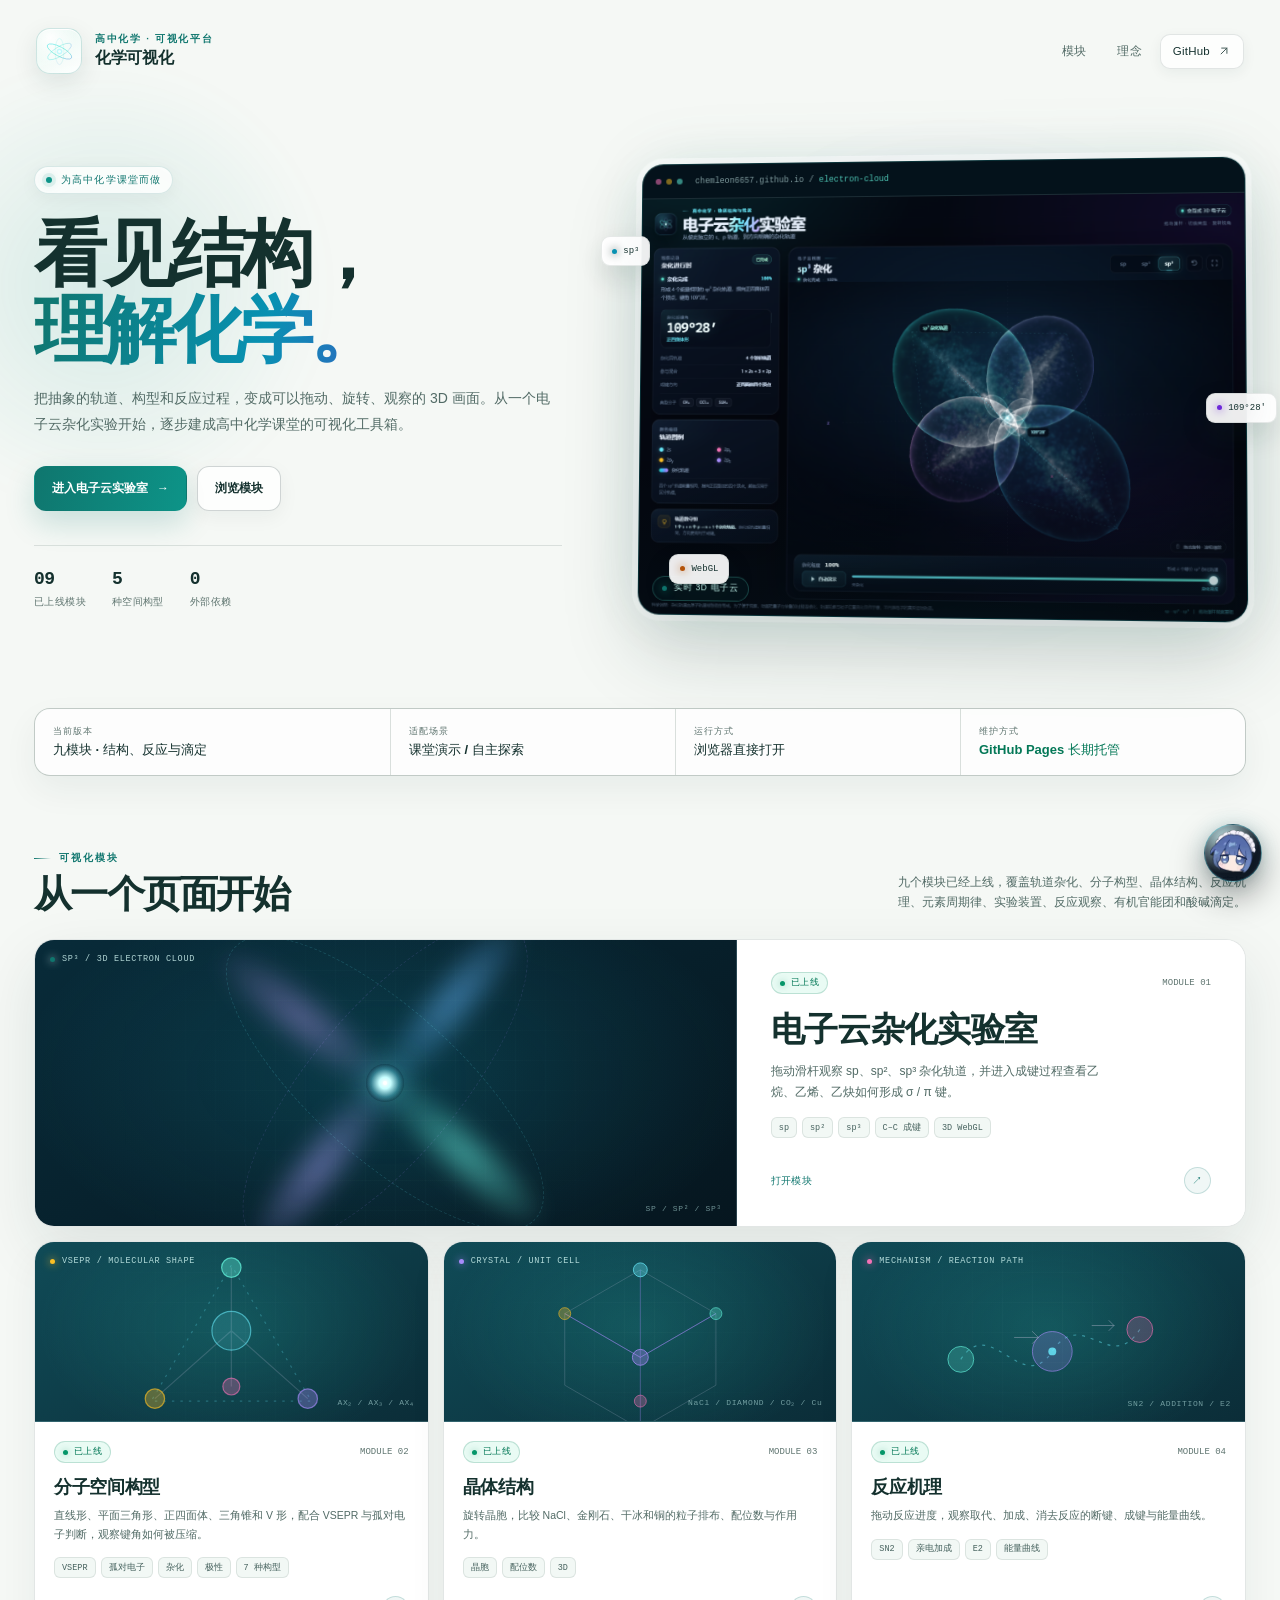
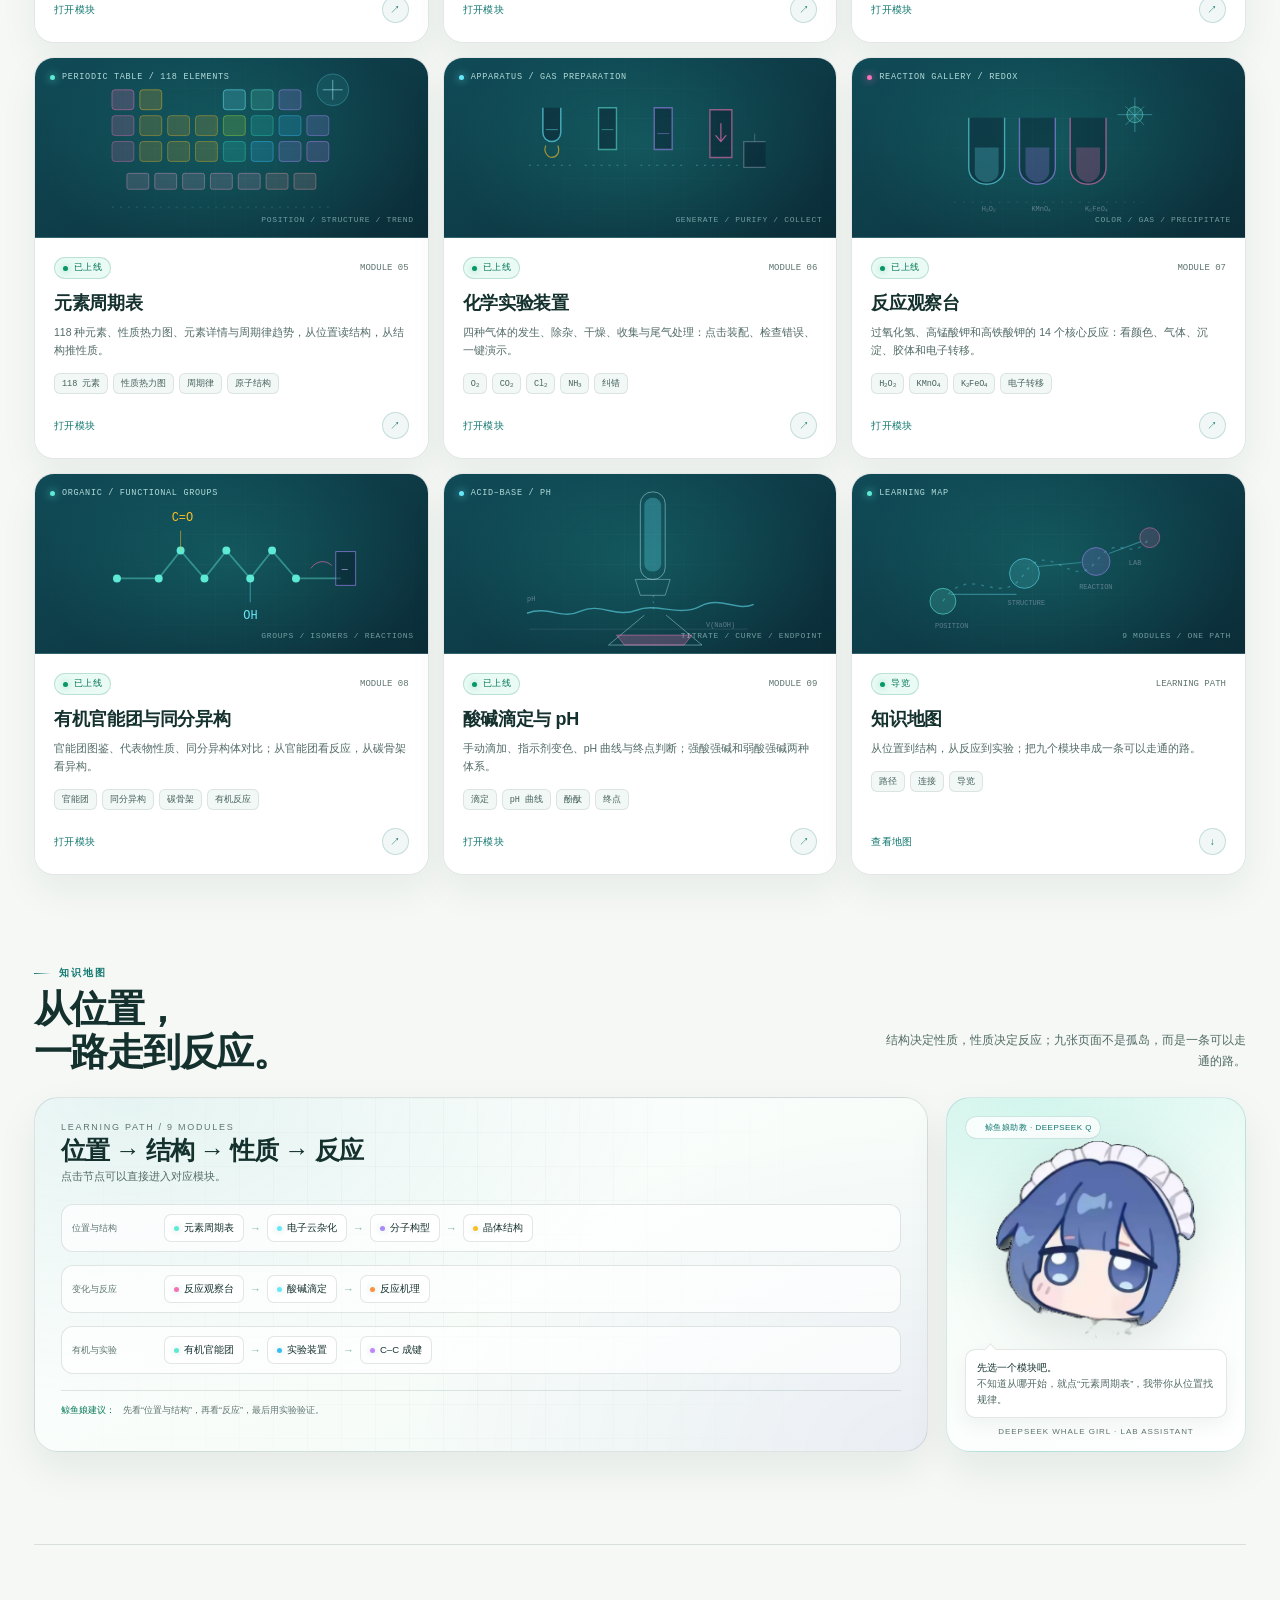
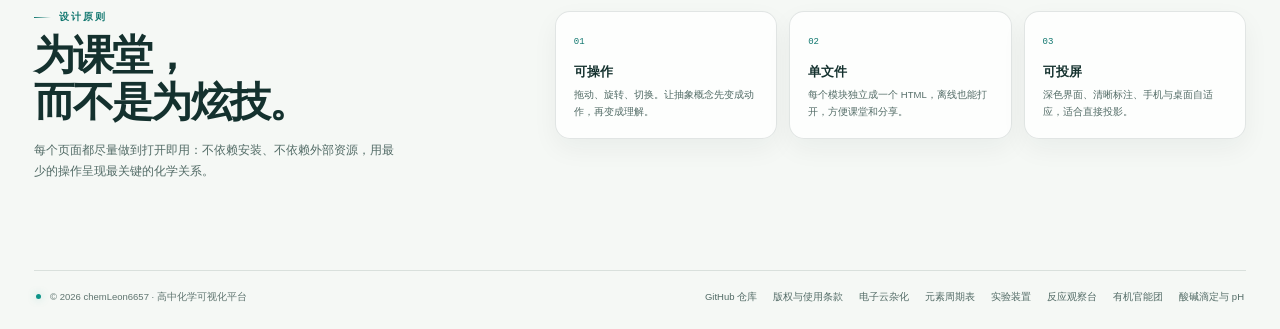
==== commit 4b6d25f2: "Add files via upload" ====
--- a/index.html
+++ b/index.html
@@ -3,7 +3,7 @@
 <head>
 <meta charset="UTF-8" />
 <meta name="viewport" content="width=device-width, initial-scale=1.0, viewport-fit=cover" />
-<meta name="theme-color" content="#04070f" />
+<meta name="theme-color" content="#f5f8f5" />
 <title>高中化学可视化平台 · 看见结构，理解化学</title>
 <meta name="description" content="面向高中化学课堂的交互式可视化平台。从电子云杂化开始，用可拖动、可观察的 3D 画面理解抽象结构。" />
 <link rel="icon" href="favicon.svg" type="image/svg+xml" />
@@ -898,6 +898,7 @@
   @media(max-width:980px){ .knowledge-board{grid-template-columns:1fr} .mascot-card{display:grid;grid-template-columns:1fr 1.1fr;gap:12px;align-items:center} .mascot-fish{max-width:170px;margin:0} .mascot-speech{margin-top:0} .mascot-name{grid-column:1/-1;margin-top:2px} }
   @media(max-width:620px){ .knowledge-canvas{padding:18px 14px} .map-title{font-size:21px} .map-row{grid-template-columns:1fr;gap:6px} .map-node{font-size:8.8px;min-height:26px;padding:0 7px} .mascot-card{display:block} .mascot-fish{max-width:190px;margin:2px auto} .mascot-speech{margin-top:9px} }
 </style>
+  <link rel="stylesheet" href="theme-bright.css" />
   <meta name="copyright" content="© 2026 chemLeon6657. All rights reserved." />
   <meta name="rights" content="All rights reserved. No copying, modification or redistribution without prior written permission." />
   <link rel="license" href="rights.html" />
--- a/theme-bright.css
+++ b/theme-bright.css
@@ -0,0 +1,373 @@
+/* ============================================================
+   Chemistry Visual Lab · Bright Lab theme
+   Scope: homepage (index.html). Keeps the dark 3D viewport and
+   module preview panels as deliberate "instrument" surfaces.
+   Loaded after the page's original styles.
+   ============================================================ */
+
+:root {
+  --bg: #f5f8f5;
+  --surface: #ffffff;
+  --surface-soft: #eef7f3;
+  --surface-tint: #e8f5ef;
+  --text: #14312e;
+  --muted: #526b66;
+  --dim: #5f7570;
+  --primary: #0f766e;
+  --primary-bright: #0d9488;
+  --cyan: #0891b2;
+  --teal: #0f766e;
+  --violet: #6d28d9;
+  --pink: #be123c;
+  --amber: #b45309;
+  --success: #047857;
+  --line: rgba(20, 49, 46, 0.12);
+  --line-strong: rgba(20, 49, 46, 0.2);
+  --panel: #ffffff;
+  --instrument: #0b252f;
+  --instrument-deep: #071a23;
+  --mono: "Cascadia Code", "SFMono-Regular", Consolas, "Liberation Mono", monospace;
+  color-scheme: light;
+}
+
+html { background: #f5f8f5; }
+body {
+  background: var(--bg);
+  color: var(--text);
+}
+::selection { background: rgba(15, 118, 110, 0.2); color: #0b2f2b; }
+
+.page-glow {
+  background:
+    radial-gradient(950px 700px at 7% -10%, rgba(13, 148, 136, 0.16), transparent 63%),
+    radial-gradient(900px 680px at 98% 2%, rgba(109, 40, 217, 0.09), transparent 68%),
+    radial-gradient(860px 620px at 52% 107%, rgba(8, 145, 178, 0.09), transparent 66%),
+    linear-gradient(180deg, #fbfdfb 0%, #f5f8f5 48%, #eef5f2 100%);
+}
+.page-glow::after {
+  opacity: 0.5;
+  background-image:
+    linear-gradient(rgba(20, 49, 46, 0.035) 1px, transparent 1px),
+    linear-gradient(90deg, rgba(20, 49, 46, 0.035) 1px, transparent 1px);
+  background-size: 48px 48px;
+  mask-image: radial-gradient(circle at 50% 34%, black, transparent 80%);
+  -webkit-mask-image: radial-gradient(circle at 50% 34%, black, transparent 80%);
+}
+
+:focus-visible {
+  outline: 3px solid #0f766e;
+  outline-offset: 3px;
+  box-shadow: 0 0 0 2px #ffffff;
+}
+a, button, .module-card { -webkit-tap-highlight-color: transparent; }
+
+/* ── top bar ─────────────────────────────────────────────── */
+.brand-mark {
+  border-color: rgba(15, 118, 110, 0.18);
+  background:
+    radial-gradient(circle at 30% 20%, rgba(255, 255, 255, 0.95), transparent 55%),
+    linear-gradient(150deg, #e5f7f0, #ffffff);
+  box-shadow: 0 8px 24px rgba(20, 49, 46, 0.1), inset 0 1px 0 #fff;
+}
+.brand-kicker { color: var(--primary); }
+.brand-name { color: var(--text); }
+.top-nav a { color: var(--muted); }
+.top-nav a:hover {
+  color: var(--primary);
+  border-color: rgba(15, 118, 110, 0.14);
+  background: rgba(15, 118, 110, 0.06);
+}
+.top-nav .github {
+  color: var(--text);
+  border-color: var(--line);
+  background: rgba(255, 255, 255, 0.82);
+  box-shadow: 0 4px 14px rgba(20, 49, 46, 0.06);
+}
+
+/* ── hero ────────────────────────────────────────────────── */
+.hero-copy { position: relative; }
+.hero-copy::before {
+  content: "";
+  position: absolute;
+  z-index: -1;
+  width: 460px;
+  height: 460px;
+  left: -160px;
+  top: -110px;
+  border-radius: 50%;
+  background: radial-gradient(circle, rgba(13, 148, 136, 0.13), transparent 68%);
+  filter: blur(18px);
+  pointer-events: none;
+}
+.hero-eyebrow {
+  color: var(--primary);
+  border-color: rgba(15, 118, 110, 0.15);
+  background: rgba(255, 255, 255, 0.78);
+  box-shadow: 0 4px 18px rgba(20, 49, 46, 0.05);
+}
+.hero-eyebrow span {
+  background: var(--primary-bright);
+  box-shadow: 0 0 0 4px rgba(13, 148, 136, 0.1), 0 0 12px rgba(13, 148, 136, 0.4);
+}
+.hero h1 { color: var(--text); }
+.hero h1 .accent {
+  background: linear-gradient(105deg, #0f766e 0%, #0891b2 44%, #6d28d9 100%);
+  -webkit-background-clip: text;
+  background-clip: text;
+}
+.hero-copy > p { color: var(--muted); }
+.btn-primary {
+  color: #ffffff;
+  background: linear-gradient(105deg, #0f766e, #0d9488);
+  box-shadow: 0 12px 30px rgba(15, 118, 110, 0.2);
+}
+.btn-primary:hover {
+  background: linear-gradient(105deg, #115e59, #0f766e);
+  box-shadow: 0 16px 36px rgba(15, 118, 110, 0.28);
+}
+.btn-ghost {
+  color: var(--text);
+  border-color: var(--line-strong);
+  background: rgba(255, 255, 255, 0.78);
+  box-shadow: 0 6px 20px rgba(20, 49, 46, 0.05);
+}
+.btn-ghost:hover {
+  color: var(--primary);
+  border-color: rgba(15, 118, 110, 0.3);
+  background: #ffffff;
+}
+.hero-stats { border-top-color: var(--line); }
+.hero-stats div { color: var(--dim); }
+.hero-stats strong { color: var(--text); }
+
+/* The 3D preview is intentionally dark: it is the "instrument screen". */
+.hero-visual::before {
+  background: radial-gradient(circle at 52% 46%, rgba(13, 148, 136, 0.18), rgba(109, 40, 217, 0.06) 42%, transparent 70%);
+  filter: blur(32px);
+}
+.viewport-card {
+  border-color: rgba(15, 118, 110, 0.24);
+  background: #081d27;
+  box-shadow:
+    0 34px 80px rgba(20, 49, 46, 0.2),
+    0 0 0 6px rgba(255, 255, 255, 0.55),
+    0 0 70px rgba(13, 148, 136, 0.1),
+    inset 0 1px 0 rgba(255, 255, 255, 0.08);
+}
+.viewport-bar {
+  border-bottom-color: rgba(196, 239, 235, 0.12);
+  background: rgba(4, 18, 27, 0.92);
+}
+.address { color: rgba(185, 220, 219, 0.68); }
+.address b { color: rgba(94, 234, 212, 0.82); }
+.viewport-shade { background: linear-gradient(180deg, transparent 64%, rgba(4, 20, 27, 0.3)); }
+.live-label {
+  border-color: rgba(94, 234, 212, 0.24);
+  background: rgba(4, 20, 27, 0.8);
+  color: #c9fbf3;
+}
+.float-tag {
+  color: var(--text);
+  border-color: rgba(20, 49, 46, 0.1);
+  background: rgba(255, 255, 255, 0.92);
+  box-shadow: 0 12px 28px rgba(20, 49, 46, 0.14);
+}
+.float-tag::before { box-shadow: 0 0 9px currentColor; }
+
+/* ── data strip ──────────────────────────────────────────── */
+.stat-strip {
+  border-color: var(--line);
+  background: var(--line);
+  box-shadow: 0 14px 34px rgba(20, 49, 46, 0.06);
+}
+.stat-strip div { background: rgba(255, 255, 255, 0.92); }
+.stat-strip span { color: var(--dim); }
+.stat-strip strong { color: var(--text); }
+.stat-strip .stat-note strong { color: var(--success); }
+
+/* ── section headings ────────────────────────────────────── */
+.section-kicker { color: var(--primary); }
+.section-kicker::before { background: linear-gradient(90deg, var(--primary), transparent); }
+.section-head h2 { color: var(--text); }
+.section-head p { color: var(--muted); }
+
+/* ── module cards ────────────────────────────────────────── */
+.module-card {
+  border-color: var(--line);
+  background: #ffffff;
+  box-shadow: 0 16px 38px rgba(20, 49, 46, 0.06);
+}
+.module-card:hover {
+  border-color: rgba(15, 118, 110, 0.28);
+  box-shadow: 0 24px 54px rgba(20, 49, 46, 0.13), 0 0 34px rgba(13, 148, 136, 0.05);
+}
+.module-card.active {
+  box-shadow: 0 22px 60px rgba(20, 49, 46, 0.1);
+}
+
+/* Preview panels stay as dark specimen windows, but now in deep teal. */
+.module-art {
+  border-bottom-color: rgba(255, 255, 255, 0.14);
+  background:
+    radial-gradient(70% 100% at 50% 48%, rgba(45, 212, 191, 0.18), transparent 70%),
+    linear-gradient(150deg, #104b57, #0b2d38);
+}
+.module-card.active .module-art {
+  border-right-color: rgba(255, 255, 255, 0.14);
+  background:
+    radial-gradient(75% 100% at 50% 48%, rgba(34, 211, 238, 0.15), transparent 70%),
+    linear-gradient(150deg, #082b39, #06161f);
+}
+.module-art::before {
+  opacity: 0.42;
+  background-image:
+    linear-gradient(rgba(203, 244, 240, 0.07) 1px, transparent 1px),
+    linear-gradient(90deg, rgba(203, 244, 240, 0.07) 1px, transparent 1px);
+  background-size: 30px 30px;
+}
+.module-art-label { color: rgba(213, 250, 246, 0.82); }
+.module-art-label i { box-shadow: 0 0 8px currentColor; }
+.coming-label { color: rgba(176, 221, 219, 0.62); }
+
+.module-body { background: #ffffff; }
+.module-top { margin-bottom: 13px; }
+.status-pill {
+  color: #5f7570;
+  border-color: var(--line);
+  background: #f7faf8;
+}
+.status-pill.live {
+  color: #047857;
+  border-color: rgba(4, 120, 87, 0.2);
+  background: #e9fbf4;
+}
+.status-pill.live::before { background: #059669; box-shadow: 0 0 7px rgba(5, 150, 105, 0.45); }
+.module-num { color: #5f7570; }
+.module-body h3 { color: var(--text); }
+.module-body > p { color: var(--muted); }
+.tag {
+  color: #46625e;
+  border-color: rgba(20, 49, 46, 0.1);
+  background: #f2f8f5;
+}
+.open-link { color: var(--primary); }
+.open-link span {
+  border-color: rgba(15, 118, 110, 0.2);
+  background: rgba(15, 118, 110, 0.06);
+}
+.module-card:hover .open-link span {
+  background: rgba(15, 118, 110, 0.14);
+}
+.module-card.soon { opacity: 0.82; }
+.soon .art-svg { opacity: 0.7; }
+
+/* ── about / principles ──────────────────────────────────── */
+.about { border-top-color: var(--line); }
+.about h2 { color: var(--text); }
+.about-copy > p { color: var(--muted); }
+.principle {
+  border-color: var(--line);
+  background: rgba(255, 255, 255, 0.82);
+  box-shadow: 0 10px 26px rgba(20, 49, 46, 0.05);
+}
+.principle span { color: var(--primary); }
+.principle h4 { color: var(--text); }
+.principle p { color: var(--muted); }
+
+/* ── knowledge map ───────────────────────────────────────── */
+.knowledge-canvas {
+  border-color: var(--line);
+  background:
+    radial-gradient(900px 500px at 10% 0%, rgba(13, 148, 136, 0.1), transparent 60%),
+    radial-gradient(800px 500px at 100% 100%, rgba(109, 40, 217, 0.06), transparent 65%),
+    linear-gradient(155deg, #ffffff, #f1faf5);
+  box-shadow: 0 16px 42px rgba(20, 49, 46, 0.07);
+}
+.knowledge-canvas::before {
+  background-image:
+    linear-gradient(rgba(20, 49, 46, 0.035) 1px, transparent 1px),
+    linear-gradient(90deg, rgba(20, 49, 46, 0.035) 1px, transparent 1px);
+}
+.map-kicker { color: var(--dim); }
+.map-title { color: var(--text); }
+.map-sub { color: var(--muted); }
+.map-row {
+  border-color: var(--line);
+  background: rgba(255, 255, 255, 0.7);
+}
+.map-row-label { color: var(--dim); }
+.map-node {
+  color: var(--text);
+  border-color: var(--line);
+  background: #ffffff;
+}
+.map-node:hover {
+  border-color: rgba(15, 118, 110, 0.34);
+  background: #eaf8f2;
+  box-shadow: 0 7px 16px rgba(20, 49, 46, 0.08);
+}
+.map-node .mdot { box-shadow: 0 0 7px rgba(15, 118, 110, 0.28); }
+.map-arrow { color: rgba(15, 118, 110, 0.5); }
+.map-foot { border-top-color: var(--line); color: var(--dim); }
+.map-foot strong { color: var(--success); }
+
+/* ── mascot card ─────────────────────────────────────────── */
+.mascot-card {
+  border-color: rgba(15, 118, 110, 0.16);
+  background:
+    radial-gradient(500px 320px at 30% 0%, rgba(45, 212, 191, 0.16), transparent 65%),
+    linear-gradient(155deg, #f0fbf5, #ffffff);
+  box-shadow: 0 18px 44px rgba(20, 49, 46, 0.07);
+}
+.mascot-badge {
+  color: var(--primary);
+  border-color: rgba(15, 118, 110, 0.18);
+  background: rgba(255, 255, 255, 0.8);
+}
+.mascot-fish { filter: drop-shadow(0 18px 28px rgba(20, 49, 46, 0.14)); }
+.mascot-speech {
+  color: var(--muted);
+  border-color: var(--line);
+  background: #ffffff;
+  box-shadow: 0 8px 20px rgba(20, 49, 46, 0.05);
+}
+.mascot-speech::before {
+  border-left-color: var(--line);
+  border-top-color: var(--line);
+  background: #ffffff;
+}
+.mascot-speech strong { color: var(--text); }
+.mascot-name { color: var(--dim); }
+
+/* ── footer ──────────────────────────────────────────────── */
+.site-footer {
+  border-top-color: var(--line);
+  color: var(--dim);
+}
+.footer-brand i { background: var(--primary-bright); box-shadow: 0 0 9px rgba(13, 148, 136, 0.35); }
+.footer-links a { color: var(--muted); }
+.footer-links a:hover { color: var(--primary); }
+
+/* ── small-screen polish ─────────────────────────────────── */
+/* Prevent long Chinese/Latin labels from widening the grid on small screens. */
+.hero, .hero-copy, .hero-copy > p, .stat-strip, .stat-strip div, .module-grid,
+.module-card, .module-body, .section-head, .section-head > * { min-width: 0; }
+.hero-copy > p, .module-body > p, .stat-strip strong, .section-head p {
+  overflow-wrap: anywhere;
+  word-break: break-word;
+}
+
+@media (max-width: 760px) {
+  .hero-copy > p { font-size: 12.5px; line-height: 1.8; }
+  .stat-strip div { padding: 13px 12px; }
+  .stat-strip strong { font-size: 11.5px; line-height: 1.4; }
+  .module-body { padding: 18px 16px; }
+  .module-body > p { font-size: 10px; line-height: 1.7; }
+  .module-card.active .module-art { border-bottom-color: rgba(255, 255, 255, 0.14); }
+  .stat-strip div:nth-child(3),
+  .stat-strip div:nth-child(4) { border-top-color: var(--line); }
+}
+
+@media (prefers-reduced-motion: reduce) {
+  .hero-copy::before { filter: none; }
+}
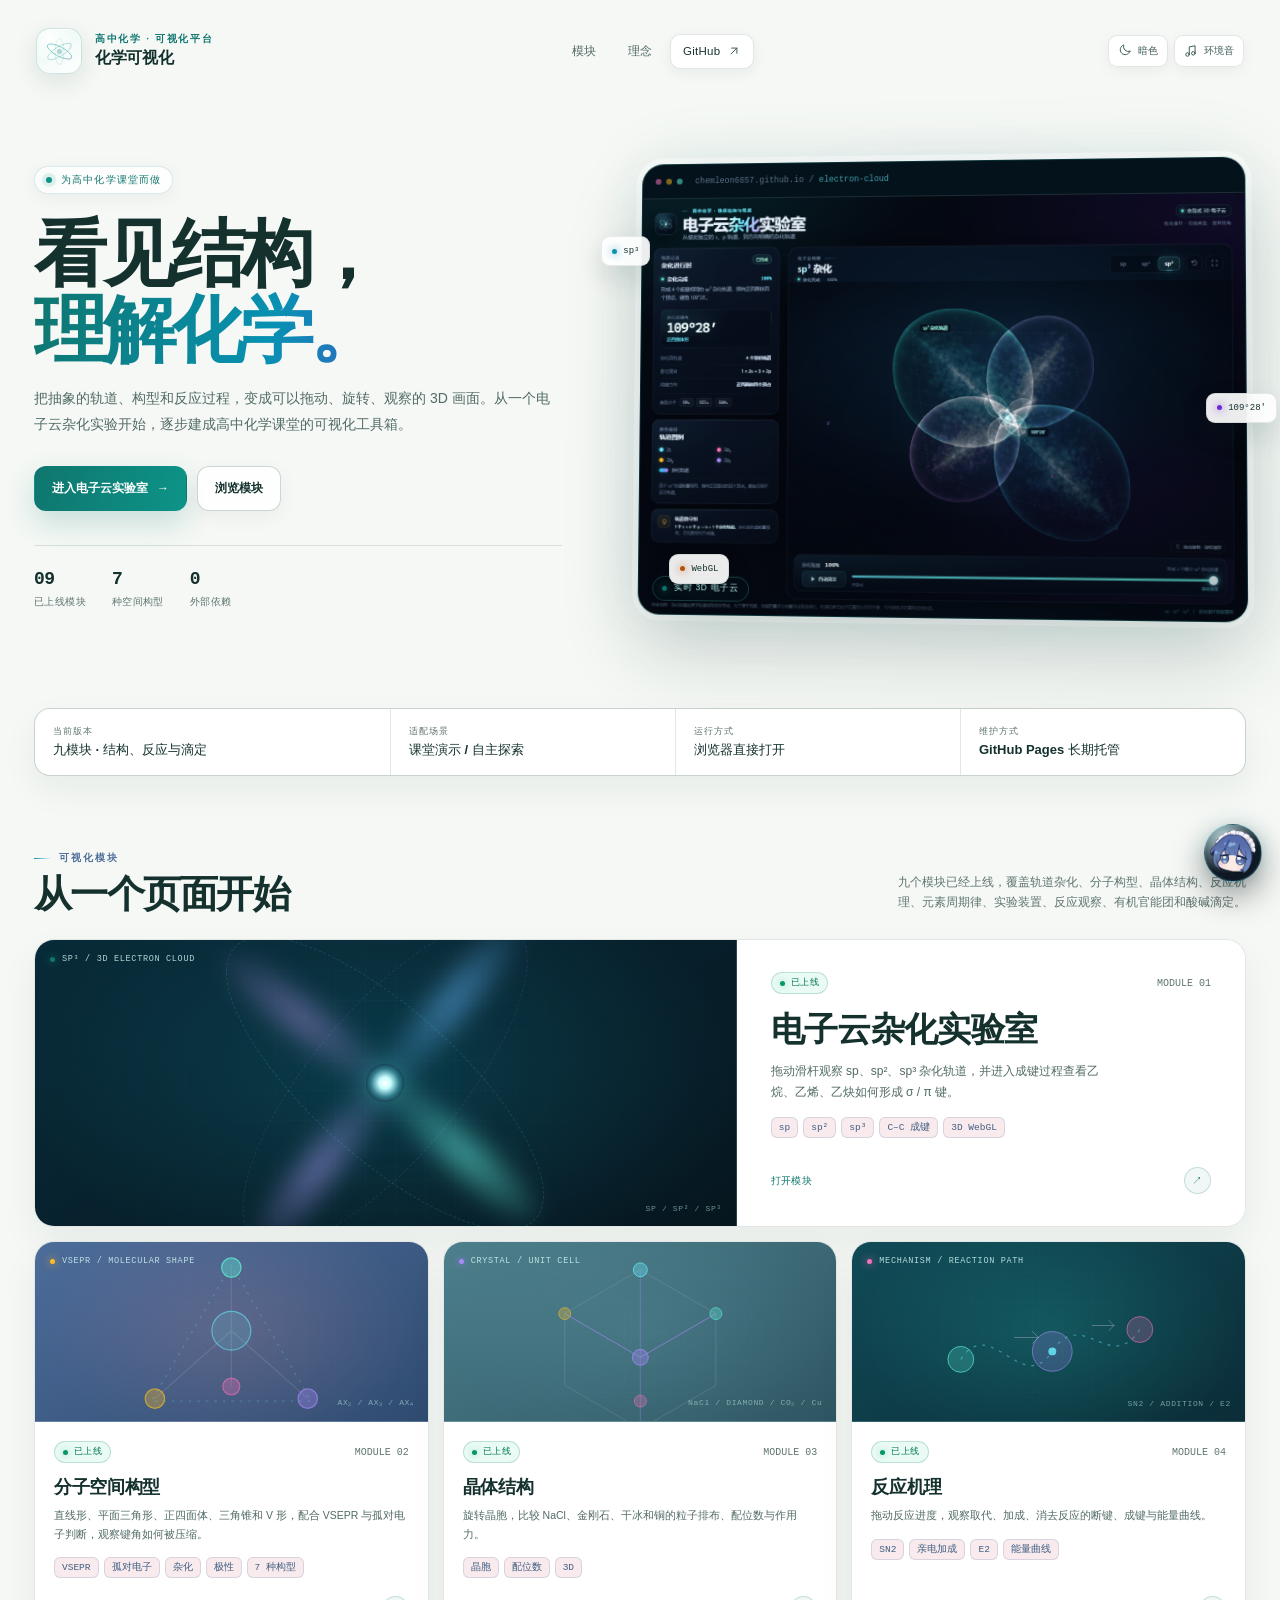
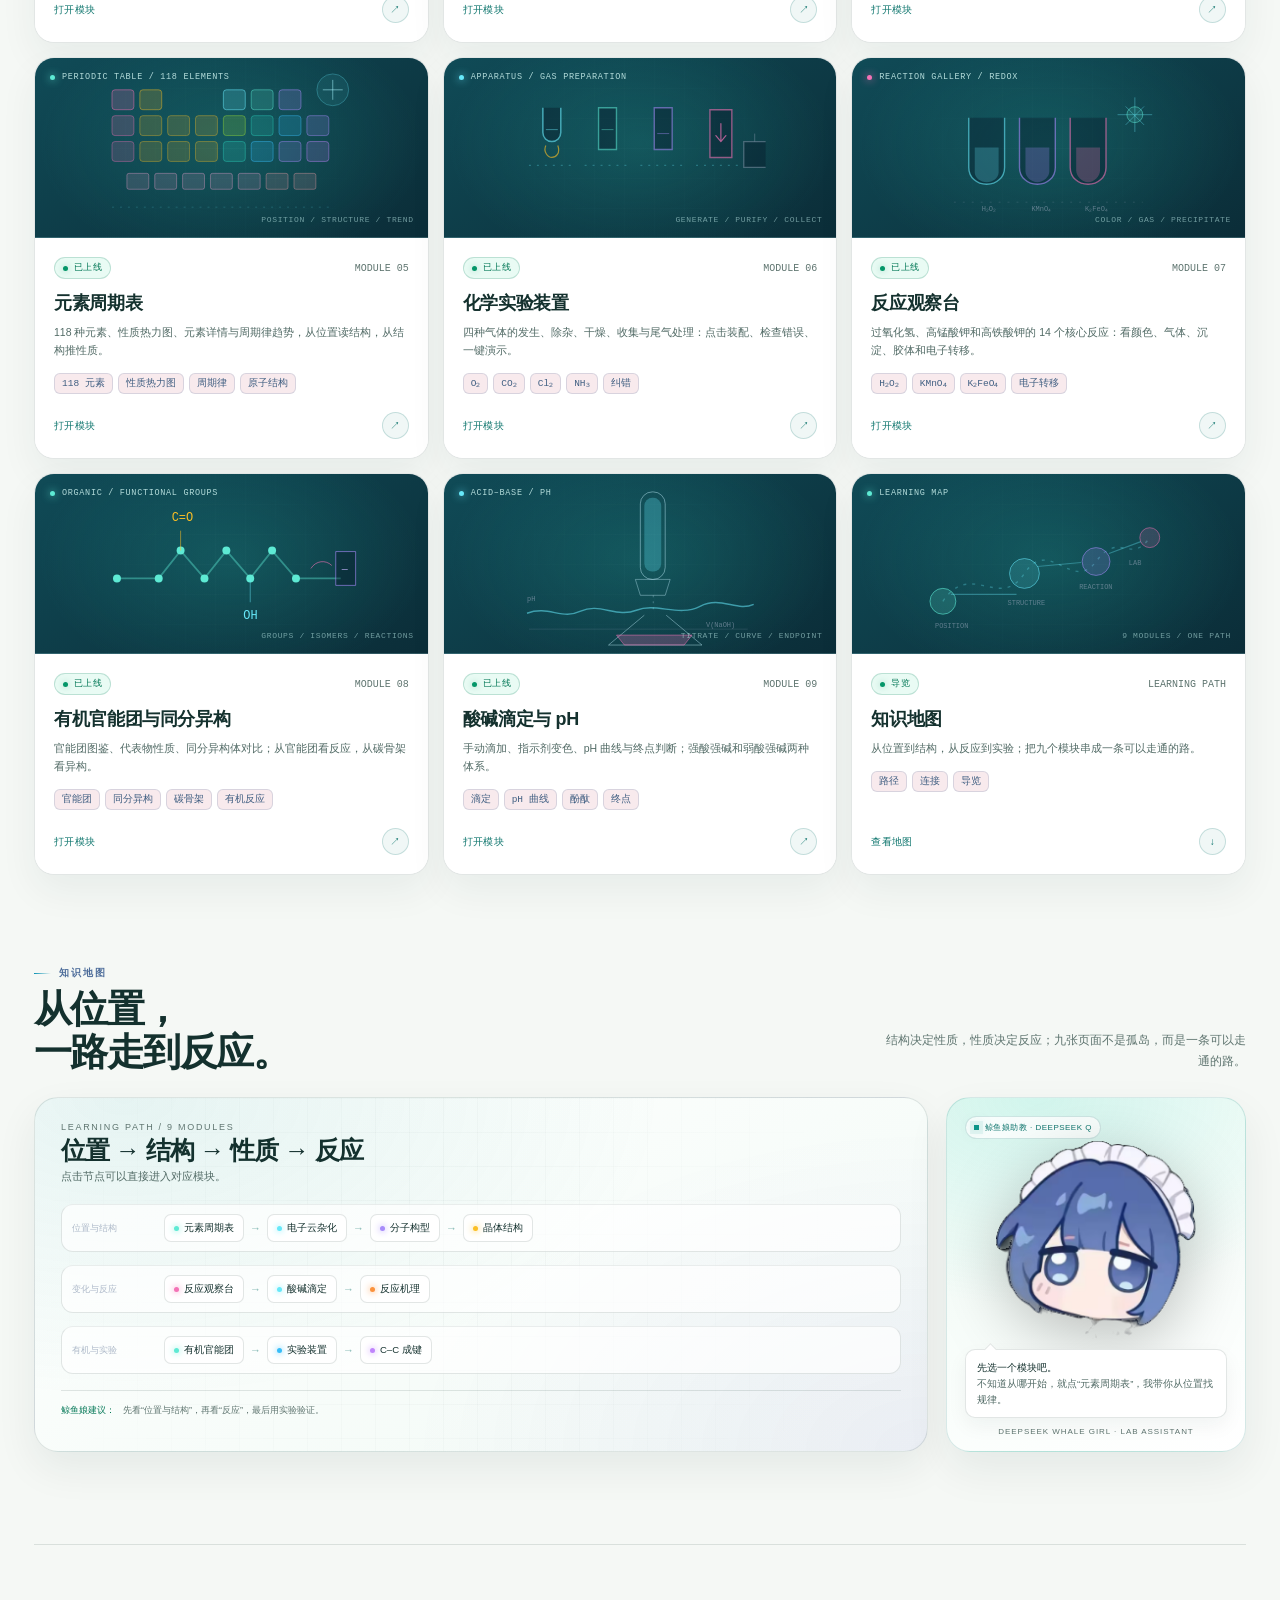
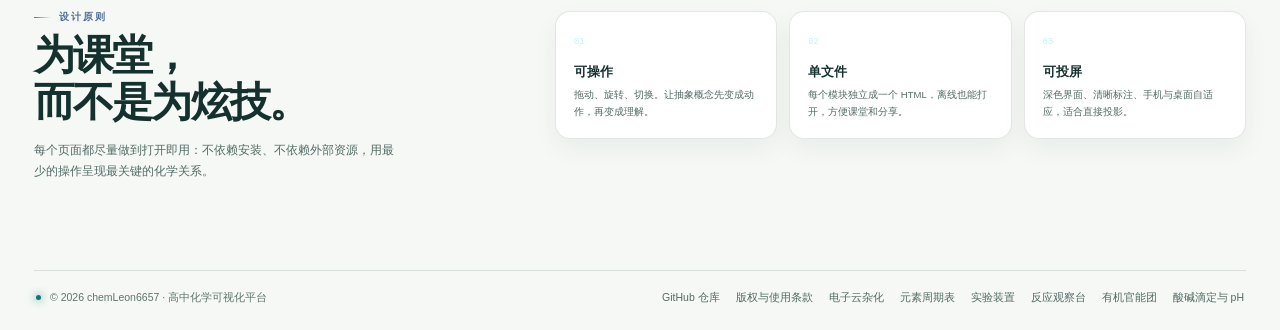
==== commit 7d6e9ecb: "Add files via upload" ====
--- a/index.html
+++ b/index.html
@@ -1,5 +1,5 @@
 <!DOCTYPE html>
-<html lang="zh-CN">
+<html lang="zh-CN" data-theme="light">
 <head>
 <meta charset="UTF-8" />
 <meta name="viewport" content="width=device-width, initial-scale=1.0, viewport-fit=cover" />
@@ -898,13 +898,14 @@
   @media(max-width:980px){ .knowledge-board{grid-template-columns:1fr} .mascot-card{display:grid;grid-template-columns:1fr 1.1fr;gap:12px;align-items:center} .mascot-fish{max-width:170px;margin:0} .mascot-speech{margin-top:0} .mascot-name{grid-column:1/-1;margin-top:2px} }
   @media(max-width:620px){ .knowledge-canvas{padding:18px 14px} .map-title{font-size:21px} .map-row{grid-template-columns:1fr;gap:6px} .map-node{font-size:8.8px;min-height:26px;padding:0 7px} .mascot-card{display:block} .mascot-fish{max-width:190px;margin:2px auto} .mascot-speech{margin-top:9px} }
 </style>
-  <link rel="stylesheet" href="theme-bright.css" />
   <meta name="copyright" content="© 2026 chemLeon6657. All rights reserved." />
   <meta name="rights" content="All rights reserved. No copying, modification or redistribution without prior written permission." />
   <link rel="license" href="rights.html" />
   <!-- © 2026 chemLeon6657. All rights reserved. See rights.html. -->
+<link rel="stylesheet" href="site-theme.css" />
+<script>try{var t=localStorage.getItem("cvl-theme");document.documentElement.dataset.theme=t==="dark"?"dark":"light";}catch(e){document.documentElement.dataset.theme="light";}</script>
 </head>
-<body>
+<body data-palette="nc">
 <div class="page-glow" aria-hidden="true"></div>
 
 <div class="shell">
@@ -960,7 +961,7 @@
         </div>
         <div class="hero-stats" aria-label="平台概况">
           <div><strong>09</strong>已上线模块</div>
-          <div><strong>5</strong>种空间构型</div>
+          <div><strong>7</strong>种空间构型</div>
           <div><strong>0</strong>外部依赖</div>
         </div>
       </div>
@@ -1332,5 +1333,6 @@
   </footer>
 </div>
   <script src="platform-shell.js"></script>
+  <script src="site-ui.js"></script>
 </body>
 </html>
--- a/site-theme.css
+++ b/site-theme.css
@@ -0,0 +1,893 @@
+/* ============================================================
+   Chemistry Visual Lab · shared theme layer
+   Default: light.  html[data-theme="dark"] simply keeps the
+   original dark page styles.
+   ============================================================ */
+
+html[data-theme="light"] {
+  --bg: #f5f8f5;
+  --surface: #ffffff;
+  --surface-soft: #eef7f3;
+  --text: #14312e;
+  --muted: #526b66;
+  --dim: #5f7570;
+  --primary: #0f766e;
+  --primary-bright: #0d9488;
+  --cyan: #0891b2;
+  --teal: #0f766e;
+  --violet: #6d28d9;
+  --pink: #be123c;
+  --amber: #b45309;
+  --success: #047857;
+  --line: rgba(20, 49, 46, 0.12);
+  --line-strong: rgba(20, 49, 46, 0.2);
+  --panel: #ffffff;
+  --instrument: #0b252f;
+  color-scheme: light;
+}
+
+html[data-theme="light"],
+html[data-theme="light"] body {
+  background: #f5f8f5;
+  color: #14312e;
+}
+html[data-theme="light"] ::selection { background: rgba(15,118,110,.2); color: #0b2f2b; }
+
+html[data-theme="light"] .page-glow {
+  background:
+    radial-gradient(950px 700px at 7% -10%, rgba(13,148,136,.15), transparent 63%),
+    radial-gradient(900px 680px at 98% 2%, rgba(109,40,217,.08), transparent 68%),
+    radial-gradient(860px 620px at 52% 107%, rgba(8,145,178,.08), transparent 66%),
+    linear-gradient(180deg, #fbfdfb 0%, #f5f8f5 48%, #eef5f2 100%);
+}
+html[data-theme="light"] .page-glow::after {
+  opacity: .5;
+  background-image:
+    linear-gradient(rgba(20,49,46,.035) 1px, transparent 1px),
+    linear-gradient(90deg, rgba(20,49,46,.035) 1px, transparent 1px);
+}
+
+/* ── header / brand ─────────────────────────────────────── */
+html[data-theme="light"] .site-header { color: #14312e; }
+html[data-theme="light"] .brand-mark {
+  border-color: rgba(15,118,110,.18);
+  background: radial-gradient(circle at 30% 20%, #fff, transparent 55%), linear-gradient(150deg,#e5f7f0,#fff);
+  box-shadow: 0 8px 24px rgba(20,49,46,.1), inset 0 1px 0 #fff;
+}
+html[data-theme="light"] .kicker,
+html[data-theme="light"] .brand-kicker { color: #0f766e; }
+html[data-theme="light"] .brand h1,
+html[data-theme="light"] .brand-name { color: #14312e; }
+html[data-theme="light"] .brand h1 span,
+html[data-theme="light"] .brand-name span {
+  background: linear-gradient(105deg,#0f766e,#0891b2 55%,#6d28d9);
+  -webkit-background-clip: text; background-clip: text; color: transparent;
+}
+html[data-theme="light"] .brand-copy p,
+html[data-theme="light"] .brand p { color: #526b66; }
+html[data-theme="light"] .meta-pill {
+  border-color: rgba(15,118,110,.16);
+  background: rgba(255,255,255,.78);
+  color: #3e5c56;
+  box-shadow: 0 4px 16px rgba(20,49,46,.05);
+}
+html[data-theme="light"] .meta-note { color: #5f7570; }
+html[data-theme="light"] .live-dot { background: #0d9488; box-shadow: 0 0 0 4px rgba(13,148,136,.08), 0 0 12px rgba(13,148,136,.5); }
+html[data-theme="light"] .brand-mark svg { filter: saturate(.9) brightness(.82); }
+
+/* ── surfaces ───────────────────────────────────────────── */
+html[data-theme="light"] .stage-card,
+html[data-theme="light"] .panel,
+html[data-theme="light"] .card,
+html[data-theme="light"] .sidebar,
+html[data-theme="light"] .side-panel,
+html[data-theme="light"] .control-panel,
+html[data-theme="light"] .control-card,
+html[data-theme="light"] .info-card,
+html[data-theme="light"] .fact-card,
+html[data-theme="light"] .detail-panel,
+html[data-theme="light"] .table-panel,
+html[data-theme="light"] .trend-panel,
+html[data-theme="light"] .stage-panel,
+html[data-theme="light"] .functional-view,
+html[data-theme="light"] .group-panel {
+  background: #fff;
+  border-color: rgba(20,49,46,.12);
+  color: #14312e;
+  box-shadow: 0 16px 40px rgba(20,49,46,.07);
+}
+html[data-theme="light"] .stage-card { overflow: hidden; }
+html[data-theme="light"] .sidebar .card { background: #fff; }
+html[data-theme="light"] .panel { box-shadow: 0 14px 34px rgba(20,49,46,.06); }
+
+/* ── headings / small labels ────────────────────────────── */
+html[data-theme="light"] .stage-head,
+html[data-theme="light"] .panel-head,
+html[data-theme="light"] .stage-heading,
+html[data-theme="light"] .panel-title,
+html[data-theme="light"] .stage-heading h1,
+html[data-theme="light"] .stage-heading h2,
+html[data-theme="light"] .stage-heading h2 *,
+html[data-theme="light"] .stage-title,
+html[data-theme="light"] .brand h1,
+html[data-theme="light"] .brand-name,
+html[data-theme="light"] .section-head h2,
+html[data-theme="light"] .about h2 { color: #14312e; }
+html[data-theme="light"] .stage-heading h2 [id],
+html[data-theme="light"] .stage-heading h2 span {
+  background: none !important;
+  -webkit-text-fill-color: currentColor !important;
+  color: #14312e !important;
+}
+html[data-theme="light"] .eyebrow,
+html[data-theme="light"] .stage-kicker,
+html[data-theme="light"] .panel-kicker,
+html[data-theme="light"] .card-kicker,
+html[data-theme="light"] .section-kicker { color: #0f766e; }
+html[data-theme="light"] .eyebrow-line { background: linear-gradient(90deg,#0f766e,transparent); }
+html[data-theme="light"] .stage-status,
+html[data-theme="light"] .stage-sub,
+html[data-theme="light"] .panel-sub,
+html[data-theme="light"] .head-note,
+html[data-theme="light"] .stage-note,
+html[data-theme="light"] .meta-note { color: #526b66; }
+html[data-theme="light"] .stage-status { color: #526b66; }
+html[data-theme="light"] .status-dot { background: #0d9488; box-shadow: 0 0 8px rgba(13,148,136,.45); }
+
+/* ── controls ───────────────────────────────────────────── */
+html[data-theme="light"] .geom-tabs,
+html[data-theme="light"] .type-tabs,
+html[data-theme="light"] .mode-bar,
+html[data-theme="light"] .substance-bar,
+html[data-theme="light"] .seg,
+html[data-theme="light"] .tabs {
+  border-color: rgba(20,49,46,.12);
+  background: rgba(255,255,255,.7);
+}
+html[data-theme="light"] .geom-btn,
+html[data-theme="light"] .type-btn,
+html[data-theme="light"] .mode-tab,
+html[data-theme="light"] .substance-btn,
+html[data-theme="light"] .seg button,
+html[data-theme="light"] .trend-tab,
+html[data-theme="light"] .gas-tab {
+  color: #526b66;
+  border-color: transparent;
+  background: transparent;
+}
+html[data-theme="light"] .geom-btn:hover,
+html[data-theme="light"] .type-btn:hover,
+html[data-theme="light"] .mode-tab:hover,
+html[data-theme="light"] .substance-btn:hover,
+html[data-theme="light"] .seg button:hover,
+html[data-theme="light"] .trend-tab:hover,
+html[data-theme="light"] .gas-tab:hover {
+  color: #0f766e;
+  background: rgba(15,118,110,.07);
+}
+html[data-theme="light"] .geom-btn.active,
+html[data-theme="light"] .type-btn.active,
+html[data-theme="light"] .mode-tab.active,
+html[data-theme="light"] .substance-btn.active,
+html[data-theme="light"] .seg button.active,
+html[data-theme="light"] .trend-tab.active,
+html[data-theme="light"] .gas-tab.active {
+  color: #0f766e;
+  border-color: rgba(15,118,110,.28);
+  background: #eaf8f2;
+  box-shadow: inset 0 1px 0 #fff;
+}
+html[data-theme="light"] .lone-btn,
+html[data-theme="light"] .icon-btn,
+html[data-theme="light"] .reset-btn,
+html[data-theme="light"] .action-btn,
+html[data-theme="light"] .tool-btn {
+  color: #526b66;
+  border-color: rgba(20,49,46,.13);
+  background: #fff;
+}
+html[data-theme="light"] .lone-btn:hover,
+html[data-theme="light"] .icon-btn:hover,
+html[data-theme="light"] .reset-btn:hover,
+html[data-theme="light"] .action-btn:hover,
+html[data-theme="light"] .tool-btn:hover {
+  color: #0f766e;
+  border-color: rgba(15,118,110,.3);
+  background: #eef8f3;
+}
+html[data-theme="light"] .lone-btn[aria-pressed="true"] {
+  color: #0f766e;
+  border-color: rgba(15,118,110,.28);
+  background: #eaf8f2;
+}
+
+html[data-theme="light"] .example-bar { color: #526b66; }
+html[data-theme="light"] .example-label { color: #5f7570; }
+html[data-theme="light"] .example-chip {
+  color: #14312e;
+  border-color: rgba(20,49,46,.12);
+  background: #fff;
+}
+html[data-theme="light"] .example-chip b { color: #14312e; }
+html[data-theme="light"] .example-chip small { color: #0f766e; }
+html[data-theme="light"] .example-chip.active {
+  border-color: rgba(15,118,110,.4);
+  background: #eaf8f2;
+}
+
+/* ── form controls ──────────────────────────────────────── */
+html[data-theme="light"] input,
+html[data-theme="light"] select,
+html[data-theme="light"] textarea,
+html[data-theme="light"] .field input,
+html[data-theme="light"] .field select,
+html[data-theme="light"] .search-box input {
+  color: #14312e;
+  border-color: rgba(20,49,46,.14);
+  background: #fff;
+}
+html[data-theme="light"] input::placeholder,
+html[data-theme="light"] textarea::placeholder { color: #6b807c; }
+html[data-theme="light"] select option { background: #fff; color: #14312e; }
+html[data-theme="light"] .field,
+html[data-theme="light"] .field select { color: #14312e; background: #fff; border-color: rgba(20,49,46,.14); }
+html[data-theme="light"] .field span,
+html[data-theme="light"] .field label,
+html[data-theme="light"] .field > label { color: #5f7570; }
+html[data-theme="light"] .toolbar { border-color: rgba(20,49,46,.1); background: rgba(255,255,255,.7); }
+
+/* ── facts / sidebar ────────────────────────────────────── */
+html[data-theme="light"] .fact-row,
+html[data-theme="light"] .fact,
+html[data-theme="light"] .detail-facts .fact {
+  border-bottom-color: rgba(20,49,46,.08);
+  color: #526b66;
+}
+html[data-theme="light"] .fact-row span,
+html[data-theme="light"] .fact span { color: #5f7570; }
+html[data-theme="light"] .fact-row strong,
+html[data-theme="light"] .fact strong { color: #14312e; }
+html[data-theme="light"] .current-desc,
+html[data-theme="light"] .note,
+html[data-theme="light"] .side-note,
+html[data-theme="light"] .calc-card p,
+html[data-theme="light"] .detail-note { color: #526b66; background: #f2f8f5; border: 1px solid rgba(20,49,46,.1); border-radius: 8px; }
+html[data-theme="light"] .equation,
+html[data-theme="light"] .vsepr-calc {
+  border-color: rgba(20,49,46,.12);
+  background: #f2f9f5;
+}
+html[data-theme="light"] .equation-label,
+html[data-theme="light"] .vsepr-calc-head,
+html[data-theme="light"] .vsepr-expr { color: #5f7570; }
+html[data-theme="light"] .equation-line,
+html[data-theme="light"] .vsepr-line { color: #14312e; }
+html[data-theme="light"] .equation-line em,
+html[data-theme="light"] .vsepr-result { color: #0f766e; }
+html[data-theme="light"] .geometry-badge,
+html[data-theme="light"] .axe-badge {
+  border-color: rgba(15,118,110,.2);
+  background: #eaf8f2;
+  color: #0f766e;
+}
+html[data-theme="light"] .tag,
+html[data-theme="light"] .detail-tag {
+  color: #46625e;
+  border-color: rgba(20,49,46,.12);
+  background: #f2f8f5;
+}
+html[data-theme="light"] .status-pill {
+  color: #5f7570;
+  border-color: rgba(20,49,46,.12);
+  background: #f7faf8;
+}
+html[data-theme="light"] .status-pill.live {
+  color: #047857;
+  border-color: rgba(4,120,87,.2);
+  background: #e9fbf4;
+}
+html[data-theme="light"] .status-pill.live::before { background: #059669; box-shadow: 0 0 7px rgba(5,150,105,.4); }
+
+/* ── must-know / steps ──────────────────────────────────── */
+html[data-theme="light"] .mustknow,
+html[data-theme="light"] .step,
+html[data-theme="light"] .must-card,
+html[data-theme="light"] .principle,
+html[data-theme="light"] .guide {
+  border-color: rgba(20,49,46,.12);
+  background: #fff;
+  color: #14312e;
+  box-shadow: 0 12px 28px rgba(20,49,46,.06);
+}
+html[data-theme="light"] .must-title,
+html[data-theme="light"] .step h4,
+html[data-theme="light"] .must-card h4 { color: #14312e; }
+html[data-theme="light"] .must-sub,
+html[data-theme="light"] .step p,
+html[data-theme="light"] .must-card p,
+html[data-theme="light"] .must-pitfalls span,
+html[data-theme="light"] .guide { color: #526b66; }
+html[data-theme="light"] .must-table-wrap { border-color: rgba(20,49,46,.1); background: #fff; }
+html[data-theme="light"] .must-table th { color: #0f766e; border-bottom-color: rgba(20,49,46,.12); background: #f5faf7; }
+html[data-theme="light"] .must-table td { color: #14312e; border-bottom-color: rgba(20,49,46,.08); }
+html[data-theme="light"] .must-table .mono { color: #0f766e; }
+html[data-theme="light"] .must-pitfalls { border-top-color: rgba(20,49,46,.1); }
+html[data-theme="light"] .must-pitfalls span { border-color: rgba(180,83,9,.18); background: #fff8ed; }
+html[data-theme="light"] .must-pitfalls b { color: #b45309; }
+html[data-theme="light"] .step-num { color: #0f766e; }
+
+/* ── periodic table ─────────────────────────────────────── */
+html[data-theme="light"] .group-head { color: #5f7570; }
+html[data-theme="light"] .group-head span { border-bottom-color: rgba(20,49,46,.1); }
+html[data-theme="light"] .el {
+  background: linear-gradient(155deg, var(--cat-soft, rgba(15,118,110,.1)), #fff 82%);
+  border-color: var(--cat-border, rgba(20,49,46,.14));
+  color: #14312e;
+}
+html[data-theme="light"] .ptable.heat .el {
+  background: linear-gradient(155deg, var(--heat-soft, rgba(15,118,110,.12)), #fff 84%);
+}
+html[data-theme="light"] .el-sym,
+html[data-theme="light"] .el-val { color: #14312e; text-shadow: none; }
+html[data-theme="light"] .el-name { color: #526b66; }
+html[data-theme="light"] .el-z {
+  left: auto;
+  right: 5px;
+  color: #5f7570;
+  font-size: 7.5px;
+  font-weight: 600;
+}
+html[data-theme="light"] .el:hover {
+  border-color: rgba(15,118,110,.42);
+  box-shadow: 0 8px 20px rgba(20,49,46,.12);
+}
+html[data-theme="light"] .el.selected {
+  border-color: rgba(190,18,60,.7);
+  box-shadow: 0 0 0 2px rgba(190,18,60,.18), 0 8px 20px rgba(20,49,46,.12);
+}
+html[data-theme="light"] .placeholder {
+  border-color: rgba(20,49,46,.18);
+  background: #f2f8f5;
+  color: #5f7570;
+}
+html[data-theme="light"] .fblock-label { color: #5f7570; }
+html[data-theme="light"] .legend-row { color: #5f7570; }
+html[data-theme="light"] .detail-card,
+html[data-theme="light"] .detail-top { color: #14312e; }
+html[data-theme="light"] .detail-panel { background: #fff; }
+html[data-theme="light"] .detail-rule { background: rgba(20,49,46,.1); }
+html[data-theme="light"] .empty-orbit { border-color: rgba(15,118,110,.15); background: #f0faf6; }
+html[data-theme="light"] .detail-links a { color: #0f766e; }
+html[data-theme="light"] .detail-empty { color: #526b66; }
+html[data-theme="light"] .detail-empty h3 { color: #14312e; }
+html[data-theme="light"] .trend-panel .chart-wrap,
+html[data-theme="light"] .chart-wrap {
+  background: #0b252f;
+  border-radius: 10px;
+  padding: 4px;
+}
+html[data-theme="light"] .trend-panel .trend-note { color: #526b66; }
+
+/* ── reaction mechanism / organic / acid / apparatus ────── */
+html[data-theme="light"] .stage-card .stage-view,
+html[data-theme="light"] .stage-card canvas,
+html[data-theme="light"] .apparatus,
+html[data-theme="light"] .curve-wrap,
+html[data-theme="light"] .energy-wrap {
+  /* 3D stages and charts stay dark for contrast. */
+  color-scheme: dark;
+}
+html[data-theme="light"] .stage-card .stage-view { border-radius: 12px; }
+html[data-theme="light"] .stage-foot,
+html[data-theme="light"] .stage-legend,
+html[data-theme="light"] .curve-head,
+html[data-theme="light"] .energy-head {
+  border-color: rgba(20,49,46,.1);
+  color: #526b66;
+}
+html[data-theme="light"] .curve-title,
+html[data-theme="light"] .energy-title,
+html[data-theme="light"] .stage-foot strong { color: #14312e; }
+html[data-theme="light"] .stage-foot { color: #526b66; }
+html[data-theme="light"] .stage-legend {
+  color: rgba(213,250,246,.8);
+  background: rgba(4,20,27,.68);
+}
+html[data-theme="light"] .curve-panel { background: #fff; }
+html[data-theme="light"] .curve-panel .curve-wrap { background: #0b252f; }
+html[data-theme="light"] .energy-panel { background: #071a23; border-color: rgba(203,244,240,.16); }
+html[data-theme="light"] .energy-head { color: #b9d9d5; }
+html[data-theme="light"] .energy-head strong { color: #e8fff9; }
+html[data-theme="light"] .energy-axis { color: #9fc3c8; }
+html[data-theme="light"] .apparatus { background: #0b252f; }
+html[data-theme="light"] .mode-bar,
+html[data-theme="light"] .substance-bar { background: rgba(255,255,255,.78); }
+html[data-theme="light"] .bar-tip,
+html[data-theme="light"] .bar-hint { color: #5f7570; }
+html[data-theme="light"] .dose-readout b,
+html[data-theme="light"] .ph-badge b { color: #14312e; }
+html[data-theme="light"] .ph-badge {
+  border-color: rgba(15,118,110,.16);
+  background: #fff;
+}
+html[data-theme="light"] .dose-actions .dose-btn {
+  color: #526b66;
+  border-color: rgba(20,49,46,.13);
+  background: #fff;
+}
+html[data-theme="light"] .dose-actions .dose-btn.primary {
+  color: #fff;
+  border-color: #0f766e;
+  background: #0f766e;
+}
+html[data-theme="light"] .dose-actions .dose-btn.auto {
+  color: #6d28d9;
+  border-color: rgba(109,40,217,.2);
+  background: #f5f1ff;
+}
+html[data-theme="light"] .indicator-state,
+html[data-theme="light"] .status-item {
+  border-color: rgba(20,49,46,.1);
+  background: #f7faf8;
+  color: #526b66;
+}
+html[data-theme="light"] .status-item strong { color: #14312e; }
+
+/* ── footer ─────────────────────────────────────────────── */
+html[data-theme="light"] .site-footer {
+  border-top-color: rgba(20,49,46,.12);
+  color: #5f7570;
+}
+html[data-theme="light"] .site-footer strong { color: #14312e; }
+html[data-theme="light"] .footer-links a { color: #526b66; }
+html[data-theme="light"] .footer-links a:hover { color: #0f766e; }
+html[data-theme="light"] .footer-tag { color: rgba(15,118,110,.6); }
+
+/* ── shared theme / music toolbar ───────────────────────── */
+.site-tools {
+  display: inline-flex;
+  align-items: center;
+  gap: 6px;
+  margin-left: 8px;
+  flex: 0 0 auto;
+}
+.site-tool {
+  display: inline-flex;
+  align-items: center;
+  justify-content: center;
+  gap: 6px;
+  height: 32px;
+  padding: 0 9px;
+  border: 1px solid rgba(148,163,184,.14);
+  border-radius: 9px;
+  background: rgba(8,16,29,.62);
+  color: #cfe7f5;
+  font: inherit;
+  font-size: 9.5px;
+  cursor: pointer;
+  transition: .18s ease;
+  white-space: nowrap;
+}
+.site-tool:hover { border-color: rgba(103,232,249,.35); background: rgba(103,232,249,.08); color: #fff; }
+.site-tool svg { width: 14px; height: 14px; }
+.site-tool[aria-pressed="true"] { border-color: rgba(103,232,249,.35); background: rgba(103,232,249,.1); color: #eaffff; }
+.site-tool .tool-label { display: inline; }
+html[data-theme="light"] .site-tool {
+  color: #3e5c56;
+  border-color: rgba(20,49,46,.12);
+  background: #fff;
+  box-shadow: 0 4px 14px rgba(20,49,46,.05);
+}
+html[data-theme="light"] .site-tool:hover {
+  color: #0f766e;
+  border-color: rgba(15,118,110,.3);
+  background: #eef8f3;
+}
+html[data-theme="light"] .site-tool[aria-pressed="true"] {
+  color: #0f766e;
+  border-color: rgba(15,118,110,.3);
+  background: #eaf8f2;
+}
+@media (max-width: 760px) {
+  .site-tools { margin-left: 4px; }
+  .site-tool { width: 32px; padding: 0; }
+  .site-tool .tool-label { display: none; }
+}
+
+/* ── global focus ───────────────────────────────────────── */
+html[data-theme="light"] :focus-visible {
+  outline: 3px solid #0f766e;
+  outline-offset: 3px;
+  box-shadow: 0 0 0 2px #fff;
+}
+
+/* ── larger readable type in light mode ─────────────────── */
+html[data-theme="light"] .card-kicker,
+html[data-theme="light"] .panel-kicker,
+html[data-theme="light"] .stage-kicker,
+html[data-theme="light"] .eyebrow,
+html[data-theme="light"] .module-num { font-size: 10px; }
+html[data-theme="light"] .fact-row,
+html[data-theme="light"] .fact { font-size: 11px; }
+html[data-theme="light"] .fact-row span,
+html[data-theme="light"] .fact span { font-size: 10.5px; }
+html[data-theme="light"] .note,
+html[data-theme="light"] .stage-sub,
+html[data-theme="light"] .panel-sub,
+html[data-theme="light"] .side-note { font-size: 11px; line-height: 1.7; }
+html[data-theme="light"] .site-footer { font-size: 10.5px; }
+html[data-theme="light"] .tag { font-size: 9.5px; }
+html[data-theme="light"] .stage-legend { font-size: 9.5px; }
+html[data-theme="light"] .stage-foot { font-size: 10px; }
+
+@media (max-width: 680px) {
+  html[data-theme="light"] .fact-row,
+  html[data-theme="light"] .fact { font-size: 10.5px; }
+  html[data-theme="light"] .site-footer { font-size: 10px; }
+}
+
+/* ── homepage-specific light rules ─────────────────────── */
+html[data-theme="light"] .top-nav a { color: #526b66; }
+html[data-theme="light"] .top-nav a:hover { color: #0f766e; border-color: rgba(15,118,110,.14); background: rgba(15,118,110,.06); }
+html[data-theme="light"] .top-nav .github { color: #14312e; border-color: rgba(20,49,46,.12); background: #fff; box-shadow: 0 4px 14px rgba(20,49,46,.06); }
+html[data-theme="light"] .hero-copy > p { color: #526b66; }
+html[data-theme="light"] .hero h1 { color: #14312e; }
+html[data-theme="light"] .hero h1 .accent { background: linear-gradient(105deg,#0f766e,#0891b2 45%,#6d28d9); -webkit-background-clip: text; background-clip: text; }
+html[data-theme="light"] .hero-eyebrow { color: #0f766e; border-color: rgba(15,118,110,.15); background: rgba(255,255,255,.78); box-shadow: 0 4px 18px rgba(20,49,46,.05); }
+html[data-theme="light"] .hero-eyebrow span { background: #0d9488; box-shadow: 0 0 0 4px rgba(13,148,136,.1), 0 0 12px rgba(13,148,136,.4); }
+html[data-theme="light"] .btn-primary { color: #fff; background: linear-gradient(105deg,#0f766e,#0d9488); box-shadow: 0 12px 30px rgba(15,118,110,.2); }
+html[data-theme="light"] .btn-primary:hover { background: linear-gradient(105deg,#115e59,#0f766e); }
+html[data-theme="light"] .btn-ghost { color: #14312e; border-color: rgba(20,49,46,.2); background: rgba(255,255,255,.78); box-shadow: 0 6px 20px rgba(20,49,46,.05); }
+html[data-theme="light"] .hero-stats { border-top-color: rgba(20,49,46,.12); }
+html[data-theme="light"] .hero-stats div { color: #5f7570; }
+html[data-theme="light"] .hero-stats strong { color: #14312e; }
+html[data-theme="light"] .hero-visual::before { background: radial-gradient(circle at 52% 46%, rgba(13,148,136,.18), rgba(109,40,217,.06) 42%, transparent 70%); }
+html[data-theme="light"] .viewport-card { border-color: rgba(15,118,110,.24); background: #081d27; box-shadow: 0 34px 80px rgba(20,49,46,.2), 0 0 0 6px rgba(255,255,255,.55), 0 0 70px rgba(13,148,136,.1); }
+html[data-theme="light"] .viewport-bar { background: rgba(4,18,27,.92); border-bottom-color: rgba(196,239,235,.12); }
+html[data-theme="light"] .float-tag { color: #14312e; border-color: rgba(20,49,46,.1); background: rgba(255,255,255,.92); box-shadow: 0 12px 28px rgba(20,49,46,.14); }
+html[data-theme="light"] .stat-strip { border-color: rgba(20,49,46,.12); background: rgba(20,49,46,.08); box-shadow: 0 14px 34px rgba(20,49,46,.06); }
+html[data-theme="light"] .stat-strip div { background: #fff; }
+html[data-theme="light"] .stat-strip span { color: #5f7570; }
+html[data-theme="light"] .stat-strip strong { color: #14312e; }
+html[data-theme="light"] .module-card { border-color: rgba(20,49,46,.12); background: #fff; box-shadow: 0 16px 38px rgba(20,49,46,.06); }
+html[data-theme="light"] .module-card:hover { border-color: rgba(15,118,110,.28); box-shadow: 0 24px 54px rgba(20,49,46,.13), 0 0 34px rgba(13,148,136,.05); }
+html[data-theme="light"] .module-art { border-bottom-color: rgba(255,255,255,.14); background: radial-gradient(70% 100% at 50% 48%, rgba(45,212,191,.18), transparent 70%), linear-gradient(150deg,#104b57,#0b2d38); }
+html[data-theme="light"] .module-card.active .module-art { border-right-color: rgba(255,255,255,.14); background: radial-gradient(75% 100% at 50% 48%, rgba(34,211,238,.15), transparent 70%), linear-gradient(150deg,#082b39,#06161f); }
+html[data-theme="light"] .module-art::before { background-image: linear-gradient(rgba(203,244,240,.07) 1px, transparent 1px), linear-gradient(90deg, rgba(203,244,240,.07) 1px, transparent 1px); }
+html[data-theme="light"] .module-body { background: #fff; }
+html[data-theme="light"] .module-body h3 { color: #14312e; }
+html[data-theme="light"] .module-body > p { color: #526b66; }
+html[data-theme="light"] .module-num { color: #5f7570; }
+html[data-theme="light"] .module-art-label { color: rgba(213,250,246,.82); }
+html[data-theme="light"] .coming-label { color: rgba(176,221,219,.62); }
+html[data-theme="light"] .open-link { color: #0f766e; }
+html[data-theme="light"] .open-link span { border-color: rgba(15,118,110,.2); background: rgba(15,118,110,.06); }
+html[data-theme="light"] .about { border-top-color: rgba(20,49,46,.12); }
+html[data-theme="light"] .about h2 { color: #14312e; }
+html[data-theme="light"] .about-copy > p { color: #526b66; }
+html[data-theme="light"] .principle { border-color: rgba(20,49,46,.12); background: #fff; box-shadow: 0 10px 26px rgba(20,49,46,.05); }
+html[data-theme="light"] .principle h4 { color: #14312e; }
+html[data-theme="light"] .principle p { color: #526b66; }
+html[data-theme="light"] .knowledge-canvas { border-color: rgba(20,49,46,.12); background: radial-gradient(900px 500px at 10% 0%, rgba(13,148,136,.1), transparent 60%), radial-gradient(800px 500px at 100% 100%, rgba(109,40,217,.06), transparent 65%), linear-gradient(155deg,#fff,#f1faf5); box-shadow: 0 16px 42px rgba(20,49,46,.07); }
+html[data-theme="light"] .knowledge-canvas::before { background-image: linear-gradient(rgba(20,49,46,.035) 1px, transparent 1px), linear-gradient(90deg, rgba(20,49,46,.035) 1px, transparent 1px); }
+html[data-theme="light"] .map-title { color: #14312e; }
+html[data-theme="light"] .map-sub { color: #526b66; }
+html[data-theme="light"] .map-row { border-color: rgba(20,49,46,.12); background: rgba(255,255,255,.7); }
+html[data-theme="light"] .map-node { color: #14312e; border-color: rgba(20,49,46,.12); background: #fff; }
+html[data-theme="light"] .map-node:hover { border-color: rgba(15,118,110,.34); background: #eaf8f2; }
+html[data-theme="light"] .map-arrow { color: rgba(15,118,110,.5); }
+html[data-theme="light"] .map-foot { border-top-color: rgba(20,49,46,.12); color: #5f7570; }
+html[data-theme="light"] .map-foot strong { color: #047857; }
+html[data-theme="light"] .mascot-card { border-color: rgba(15,118,110,.16); background: radial-gradient(500px 320px at 30% 0%, rgba(45,212,191,.16), transparent 65%), linear-gradient(155deg,#f0fbf5,#fff); box-shadow: 0 18px 44px rgba(20,49,46,.07); }
+html[data-theme="light"] .mascot-badge { color: #0f766e; border-color: rgba(15,118,110,.18); background: rgba(255,255,255,.8); }
+html[data-theme="light"] .mascot-speech { color: #526b66; border-color: rgba(20,49,46,.12); background: #fff; box-shadow: 0 8px 20px rgba(20,49,46,.05); }
+html[data-theme="light"] .mascot-speech::before { border-left-color: rgba(20,49,46,.12); border-top-color: rgba(20,49,46,.12); background: #fff; }
+html[data-theme="light"] .mascot-speech strong { color: #14312e; }
+html[data-theme="light"] .mascot-name { color: #5f7570; }
+html[data-theme="light"] .site-footer { border-top-color: rgba(20,49,46,.12); color: #5f7570; }
+html[data-theme="light"] .footer-links a { color: #526b66; }
+html[data-theme="light"] .footer-links a:hover { color: #0f766e; }
+
+/* 3D viewports remain dark; the light UI around them stays readable. */
+html[data-theme="light"] .stage-view,
+html[data-theme="light"] #stageView {
+  background: radial-gradient(80% 90% at 50% 40%, #0d2c3a, #06121c 75%) !important;
+}
+html[data-theme="light"] .stage-view { border-radius: 12px; }
+html[data-theme="light"] .stage-foot { background: transparent; color: #526b66; }
+html[data-theme="light"] .lone-note,
+html[data-theme="light"] .ideal-angle,
+html[data-theme="light"] .lone-note span { color: #526b66; }
+html[data-theme="light"] .angle-pill { color: #526b66; border-color: rgba(20,49,46,.12); background: #f2f8f5; }
+html[data-theme="light"] .angle-pill strong { color: #14312e; }
+html[data-theme="light"] .formula,
+html[data-theme="light"] .current-head .formula { color: #14312e; }
+html[data-theme="light"] .current-head { color: #14312e; }
+html[data-theme="light"] .fact-row em,
+html[data-theme="light"] .fact-row .ext { color: #b45309; }
+
+/* Larger base type: the original 8–9px captions were too small. */
+html[data-theme="light"] .card-kicker,
+html[data-theme="light"] .panel-kicker,
+html[data-theme="light"] .stage-kicker,
+html[data-theme="light"] .eyebrow,
+html[data-theme="light"] .module-num { font-size: 10px; }
+html[data-theme="light"] .fact-row,
+html[data-theme="light"] .fact { font-size: 11px; line-height: 1.6; }
+html[data-theme="light"] .fact-row span,
+html[data-theme="light"] .fact span { font-size: 10.5px; }
+html[data-theme="light"] .note,
+html[data-theme="light"] .stage-sub,
+html[data-theme="light"] .panel-sub,
+html[data-theme="light"] .side-note { font-size: 11px; line-height: 1.7; }
+html[data-theme="light"] .site-footer { font-size: 10.5px; }
+html[data-theme="light"] .tag { font-size: 9.5px; }
+html[data-theme="light"] .stage-legend { font-size: 9.5px; }
+html[data-theme="light"] .stage-foot { font-size: 10px; }
+html[data-theme="light"] .vsepr-expr { font-size: 9.5px; line-height: 1.55; }
+html[data-theme="light"] .vsepr-line { font-size: 10.5px; }
+html[data-theme="light"] .vsepr-result { font-size: 9.5px; line-height: 1.5; }
+html[data-theme="light"] .example-chip { font-size: 9.5px; }
+html[data-theme="light"] .example-chip b { font-size: 9.5px; }
+@media (max-width: 680px) {
+  html[data-theme="light"] .fact-row,
+  html[data-theme="light"] .fact { font-size: 10.5px; }
+  html[data-theme="light"] .site-footer { font-size: 10px; }
+}
+
+/* Global readable-type pass: applies in both themes. */
+.card-kicker,
+.panel-kicker,
+.stage-kicker,
+.eyebrow,
+.module-num { font-size: 10px; }
+.fact-row,
+.fact { font-size: 11px; line-height: 1.6; }
+.fact-row span,
+.fact span { font-size: 10.5px; }
+.note,
+.stage-sub,
+.panel-sub,
+.side-note { font-size: 11px; line-height: 1.7; }
+.site-footer { font-size: 10.5px; }
+.tag { font-size: 9.5px; }
+.stage-legend { font-size: 9.5px; }
+.stage-foot { font-size: 10px; }
+.vsepr-expr { font-size: 9.5px; line-height: 1.55; }
+.vsepr-line { font-size: 10.5px; }
+.vsepr-result { font-size: 9.5px; line-height: 1.5; }
+.example-chip { font-size: 9.5px; }
+.example-chip b { font-size: 9.5px; }
+@media (max-width: 680px) {
+  .fact-row, .fact { font-size: 10.5px; }
+  .site-footer { font-size: 10px; }
+}
+html[data-theme="light"] .calc-line,
+html[data-theme="light"] .calc-note,
+html[data-theme="light"] .calc-card p { color: #526b66; }
+html[data-theme="light"] .calc-line { background: #f2f8f5; border-color: rgba(20,49,46,.1); }
+html[data-theme="light"] .calc-line strong,
+html[data-theme="light"] .calc-card strong { color: #14312e; }
+html[data-theme="light"] #veqValue {
+  color: #0f766e !important;
+  background: #f2f8f5 !important;
+  border-color: rgba(20,49,46,.12) !important;
+}
+html[data-theme="light"] .dose-sub,
+html[data-theme="light"] .dose-sub span { color: #5f7570; }
+html[data-theme="light"] .dose-sub strong { color: #14312e; }
+html[data-theme="light"] .dose-readout span { color: #5f7570; }
+html[data-theme="light"] .ph-badge small { color: #0f766e; }
+html[data-theme="light"] .ph-badge span { color: #5f7570; }
+html[data-theme="light"] .status-item strong { color: #14312e; }
+html[data-theme="light"] .status-item span { color: #5f7570; }
+html[data-theme="light"] .indicator-state,
+html[data-theme="light"] .indicator-state b { color: #526b66; }
+html[data-theme="light"] .indicator-state b { color: #be123c; }
+html[data-theme="light"] .mode-tab .num { color: #5f7570; }
+html[data-theme="light"] .stage-foot strong { color: #14312e; }
+html[data-theme="light"] .tip-card { background: #fff; border-color: rgba(20,49,46,.12); }
+html[data-theme="light"] .tip-card h4 { color: #14312e; }
+html[data-theme="light"] .tip-card p { color: #526b66; }
+html[data-theme="light"] .tip-icon { color: #0f766e; background: #eaf8f2; border-color: rgba(15,118,110,.14); }
+html[data-theme="light"] .vsepr-calc { padding: 11px 12px; }
+html[data-theme="light"] .vsepr-calc-head { font-size: 10px; }
+html[data-theme="light"] .vsepr-expr { font-size: 10.5px; line-height: 1.6; }
+html[data-theme="light"] .vsepr-line { font-size: 11px; line-height: 1.65; }
+html[data-theme="light"] .vsepr-result { font-size: 10.5px; line-height: 1.6; }
+/* ── organic groups ─────────────────────────────────────── */
+html[data-theme="light"] .group-stage,
+html[data-theme="light"] .molecule-stage {
+  background: radial-gradient(70% 90% at 50% 45%, #10384a, #06141e 72%) !important;
+  border-color: rgba(203,244,240,.16);
+}
+html[data-theme="light"] .group-card {
+  background: #fff;
+  border-color: rgba(20,49,46,.12);
+  color: #14312e;
+}
+html[data-theme="light"] .group-card:hover {
+  border-color: rgba(15,118,110,.28);
+  background: #f2faf6;
+}
+html[data-theme="light"] .group-card.active {
+  background: #eaf8f2;
+  border-color: var(--g-color, rgba(15,118,110,.4));
+}
+html[data-theme="light"] .group-card strong { color: #14312e; }
+html[data-theme="light"] .group-copy span { color: #5f7570; }
+html[data-theme="light"] .group-list { scrollbar-color: rgba(15,118,110,.22) transparent; }
+html[data-theme="light"] .group-icon { background: color-mix(in srgb, var(--g-color, #0f766e) 9%, #fff); }
+html[data-theme="light"] .r-chip,
+html[data-theme="light"] .note-box,
+html[data-theme="light"] .mascot-note {
+  color: #526b66;
+  border-color: rgba(20,49,46,.12);
+  background: #f7faf8;
+}
+html[data-theme="light"] .r-chip { color: #0f766e; }
+html[data-theme="light"] .detail-panel .info-label,
+html[data-theme="light"] .detail-panel .info-text { color: #526b66; }
+html[data-theme="light"] .detail-panel .detail-rule { background: rgba(20,49,46,.1); }
+html[data-theme="light"] .detail-head h2,
+html[data-theme="light"] .detail-head h3 { color: #14312e; }
+html[data-theme="light"] .mol-meta,
+html[data-theme="light"] .mol-legend,
+html[data-theme="light"] .mol-hint,
+html[data-theme="light"] .mol-reset { color: #cfeff0; background: rgba(4,20,27,.72); border-color: rgba(203,244,240,.14); }
+html[data-theme="light"] .info-text,
+html[data-theme="light"] .note-box,
+html[data-theme="light"] .stage-foot { color: #526b66 !important; }
+html[data-theme="light"] .r-chip {
+  color: #0f766e !important;
+  background: #eef8f3 !important;
+  border-color: rgba(15,118,110,.18) !important;
+}
+html[data-theme="light"] .note-box { background: #f7faf8 !important; border-color: rgba(20,49,46,.1) !important; }
+html[data-theme="light"] .note-box strong,
+html[data-theme="light"] .stage-foot .key { color: #14312e !important; }
+html[data-theme="light"] #molGeometry { color: #0f766e !important; }
+html[data-theme="light"] .detail-panel .info-label { color: #5f7570 !important; }
+/* ── five reference palettes, used as restrained page accents ── */
+html[data-theme="light"] body[data-palette="nc"] { --page-accent:#4c6c9a; --page-soft:#d88c9a; --page-pale:#f2e1b6; }
+html[data-theme="light"] body[data-palette="climate"] { --page-accent:#2f6f9a; --page-soft:#d5e8f1; --page-pale:#a9d9bb; }
+html[data-theme="light"] body[data-palette="methods"] { --page-accent:#7a5aa6; --page-soft:#c7b8e6; --page-pale:#f8b89e; }
+html[data-theme="light"] body[data-palette="immunology"] { --page-accent:#4f6fa8; --page-soft:#bbd1e7; --page-pale:#e9b6be; }
+html[data-theme="light"] body[data-palette="cellbio"] { --page-accent:#5b6bb5; --page-soft:#d6eaf8; --page-pale:#cfe7c1; }
+
+html[data-theme="light"] body[data-palette] .kicker,
+html[data-theme="light"] body[data-palette] .section-kicker,
+html[data-theme="light"] body[data-palette] .eyebrow,
+html[data-theme="light"] body[data-palette] .panel-kicker,
+html[data-theme="light"] body[data-palette] .stage-kicker,
+html[data-theme="light"] body[data-palette] .card-kicker { color: var(--page-accent); }
+html[data-theme="light"] body[data-palette] .stage-card,
+html[data-theme="light"] body[data-palette] .panel.table-panel,
+html[data-theme="light"] body[data-palette] .panel.stage-panel,
+html[data-theme="light"] body[data-palette] .functional-view {
+  border-top: 3px solid var(--page-soft);
+}
+html[data-theme="light"] body[data-palette] .geom-btn.active,
+html[data-theme="light"] body[data-palette] .type-btn.active,
+html[data-theme="light"] body[data-palette] .mode-tab.active,
+html[data-theme="light"] body[data-palette] .seg button.active,
+html[data-theme="light"] body[data-palette] .trend-tab.active {
+  color: var(--page-accent);
+  border-color: color-mix(in srgb, var(--page-accent) 28%, transparent);
+  background: color-mix(in srgb, var(--page-soft) 22%, #fff);
+}
+html[data-theme="light"] body[data-palette] .tag {
+  color: color-mix(in srgb, var(--page-accent) 78%, #14312e);
+  border-color: color-mix(in srgb, var(--page-accent) 18%, transparent);
+  background: color-mix(in srgb, var(--page-soft) 18%, #fff);
+}
+html[data-theme="light"] body[data-palette] .step-num { color: var(--page-accent); }
+html[data-theme="light"] body[data-palette] .test-dot,
+html[data-theme="light"] body[data-palette] .status-dot { background: var(--page-accent); box-shadow: 0 0 8px color-mix(in srgb, var(--page-accent) 40%, transparent); }
+html[data-theme="light"] body[data-palette="nc"] .module-card:nth-of-type(2) .module-art { background: radial-gradient(70% 100% at 50% 48%, rgba(216,140,154,.2), transparent 70%), linear-gradient(150deg,#4c6c9a,#2f4b70); }
+html[data-theme="light"] body[data-palette="nc"] .module-card:nth-of-type(3) .module-art { background: radial-gradient(70% 100% at 50% 48%, rgba(107,167,183,.2), transparent 70%), linear-gradient(150deg,#4d7f8c,#2e5662); }
+/* ── gas preparation / apparatus ───────────────────────── */
+html[data-theme="light"] .slot {
+  background: #fff;
+  border-color: rgba(20,49,46,.12);
+}
+html[data-theme="light"] .slot.empty { background: #f7faf8; border-color: rgba(20,49,46,.18); }
+html[data-theme="light"] .slot-head,
+html[data-theme="light"] .slot-head b,
+html[data-theme="light"] .slot-name { color: #14312e; }
+html[data-theme="light"] .slot-desc,
+html[data-theme="light"] .slot-hint { color: #5f7570; }
+html[data-theme="light"] .slot-hint { border-top-color: rgba(20,49,46,.1); }
+html[data-theme="light"] .slot.ok { border-color: rgba(15,118,110,.42); box-shadow: 0 0 0 1px rgba(15,118,110,.08); }
+html[data-theme="light"] .part-card {
+  background: #fff;
+  border-color: rgba(20,49,46,.12);
+  color: #14312e;
+}
+html[data-theme="light"] .part-card:hover { border-color: rgba(15,118,110,.32); background: #f2faf6; }
+html[data-theme="light"] .part-name { color: #14312e; }
+html[data-theme="light"] .part-desc { color: #5f7570; }
+html[data-theme="light"] .shelf-group-title,
+html[data-theme="light"] .shelf-hint,
+html[data-theme="light"] .shelf-sub { color: #5f7570; }
+html[data-theme="light"] .task-fact { border-bottom-color: rgba(20,49,46,.08); }
+html[data-theme="light"] .task-fact span { color: #5f7570; }
+html[data-theme="light"] .task-fact strong { color: #14312e; }
+html[data-theme="light"] .task-note { color: #526b66; border-top-color: rgba(20,49,46,.1); }
+html[data-theme="light"] .task-note strong { color: #be123c; }
+html[data-theme="light"] .equation-box,
+html[data-theme="light"] .status-box {
+  background: #f2f8f5;
+  border-color: rgba(20,49,46,.1);
+  color: #526b66;
+}
+html[data-theme="light"] .equation-box strong,
+html[data-theme="light"] .status-box strong { color: #14312e; }
+html[data-theme="light"] .action-btn {
+  background: #fff;
+  border-color: rgba(20,49,46,.14);
+  color: #526b66;
+}
+html[data-theme="light"] .action-btn.primary {
+  background: #0f766e;
+  border-color: #0f766e;
+  color: #fff;
+}
+html[data-theme="light"] .action-btn.challenge { color: #b45309; border-color: rgba(180,83,9,.22); background: #fff8ed; }
+html[data-theme="light"] .gas-tabs { background: #fff; border-color: rgba(20,49,46,.12); }
+html[data-theme="light"] .gas-badge { background: #f2f8f5; }
+/* ── reaction gallery ───────────────────────────────────── */
+html[data-theme="light"] .obs-stage { background: radial-gradient(70% 90% at 50% 45%, #10384a, #06141e 72%) !important; border-color: rgba(203,244,240,.16); }
+html[data-theme="light"] .reaction-card {
+  background: #fff;
+  border-color: rgba(20,49,46,.12);
+  color: #14312e;
+}
+html[data-theme="light"] .reaction-card:hover { border-color: rgba(15,118,110,.3); background: #f2faf6; }
+html[data-theme="light"] .reaction-card.active { border-color: rgba(15,118,110,.4); background: #eaf8f2; }
+html[data-theme="light"] .card-title { color: #14312e; }
+html[data-theme="light"] .card-eq { color: #526b66; }
+html[data-theme="light"] .card-cond,
+html[data-theme="light"] .card-kind,
+html[data-theme="light"] .reaction-group { color: #5f7570; }
+html[data-theme="light"] .obs-title { color: #14312e; }
+html[data-theme="light"] .obs-meta { color: #526b66; }
+html[data-theme="light"] .play-btn { color: #0f766e; border-color: rgba(15,118,110,.25); background: #eaf8f2; }
+html[data-theme="light"] .play-btn:hover { border-color: rgba(15,118,110,.42); box-shadow: 0 0 20px rgba(15,118,110,.08); }
+html[data-theme="light"] .equation-bar { color: #14312e; background: #f2f8f5; border-color: rgba(20,49,46,.1); }
+html[data-theme="light"] .phen { color: #526b66; background: #f7faf8; border-color: rgba(20,49,46,.1); }
+html[data-theme="light"] .analysis-title { color: #14312e; }
+html[data-theme="light"] .electron-card,
+html[data-theme="light"] .half-item,
+html[data-theme="light"] .analysis-note {
+  background: #f7faf8;
+  border-color: rgba(20,49,46,.1);
+  color: #526b66;
+}
+html[data-theme="light"] .electron-card .ec-label { color: #5f7570; }
+html[data-theme="light"] .electron-card strong,
+html[data-theme="light"] .analysis-note strong { color: #14312e; }
+html[data-theme="light"] .electron-card p { color: #526b66; }
+html[data-theme="light"] .media-table th { color: #5f7570; border-bottom-color: rgba(20,49,46,.1); }
+html[data-theme="light"] .media-table td { color: #526b66; border-bottom-color: rgba(20,49,46,.07); }
+html[data-theme="light"] .media-table .m-product { color: #14312e; }
+html[data-theme="light"] .half-item { border-left-color: rgba(15,118,110,.25); }
+html[data-theme="light"] .caution { color: #be123c; background: #fff1f2; border-color: rgba(190,18,60,.16); }
+html[data-theme="light"] .map-title,
+html[data-theme="light"] .tips-title { color: #14312e; }
+html[data-theme="light"] .map-name,
+html[data-theme="light"] .map-chain,
+html[data-theme="light"] .tips-list { color: #526b66; }
+html[data-theme="light"] .map-row { border-top-color: rgba(20,49,46,.08); }
+html[data-theme="light"] .state { color: #526b66; border-color: rgba(20,49,46,.12); background: #fff; }
+html[data-theme="light"] .state.hot { color: #be123c; border-color: rgba(190,18,60,.2); background: #fff1f2; }
+html[data-theme="light"] .arrow { color: rgba(15,118,110,.45); }
+html[data-theme="light"] .tips-list b { color: #14312e; }
+html[data-theme="light"] .dose-sub,
+html[data-theme="light"] .dose-sub span,
+html[data-theme="light"] .dose-sub strong,
+html[data-theme="light"] .calc-note,
+html[data-theme="light"] .calc-card p,
+html[data-theme="light"] .ph-badge small { color: #526b66 !important; }
+html[data-theme="light"] .dose-sub strong,
+html[data-theme="light"] .calc-card strong { color: #14312e !important; }
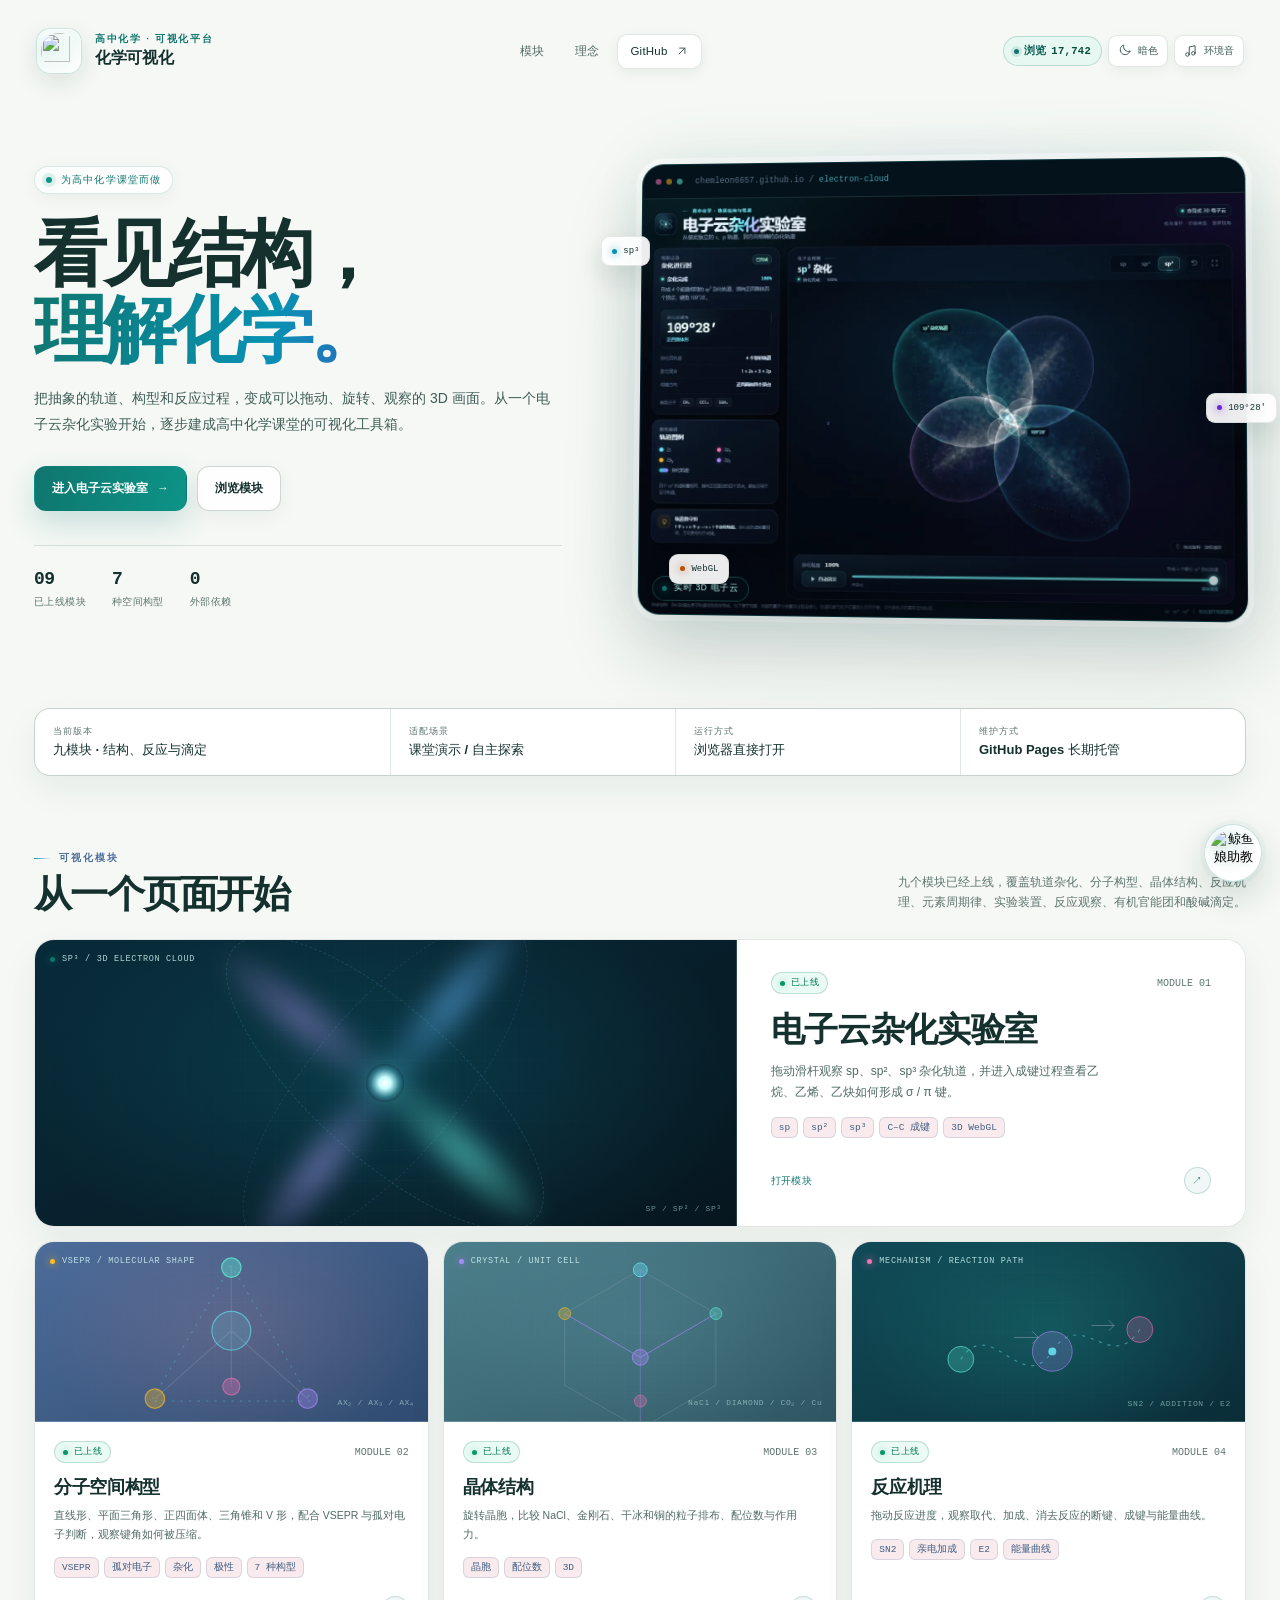
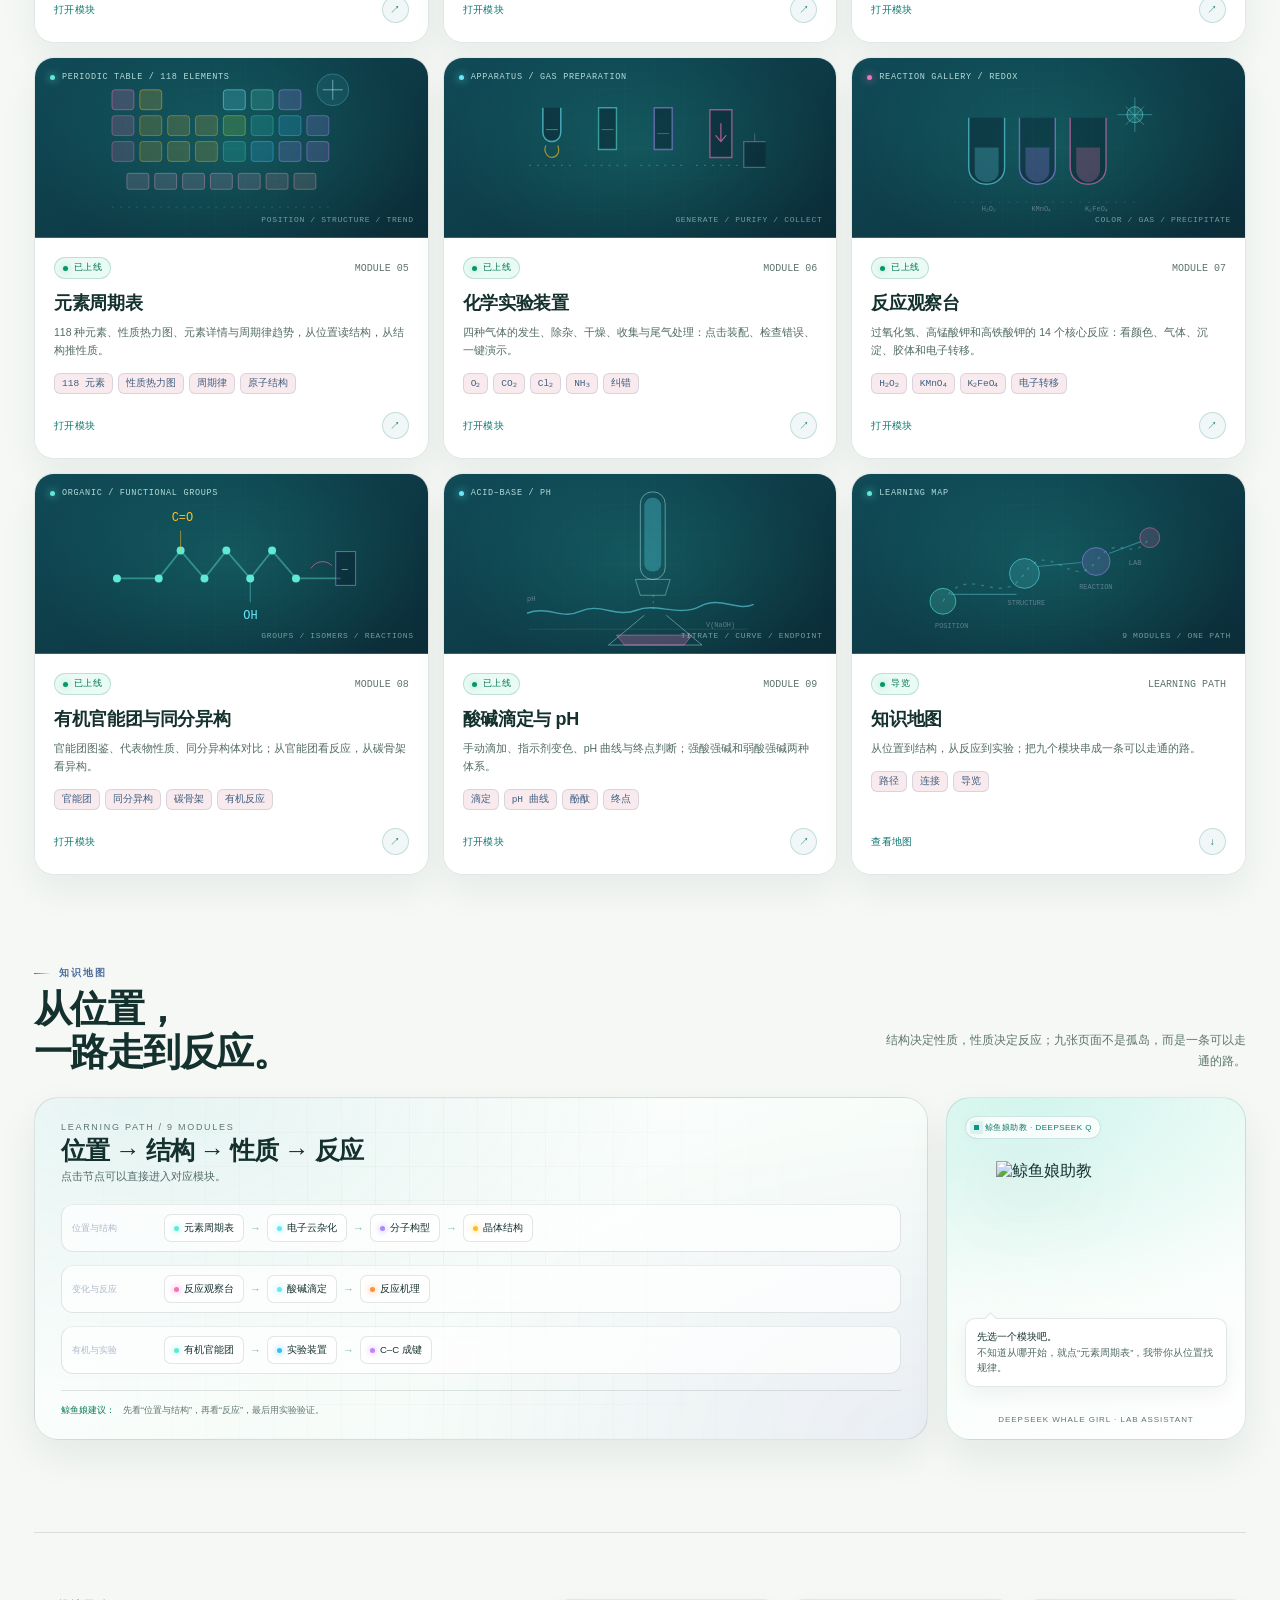
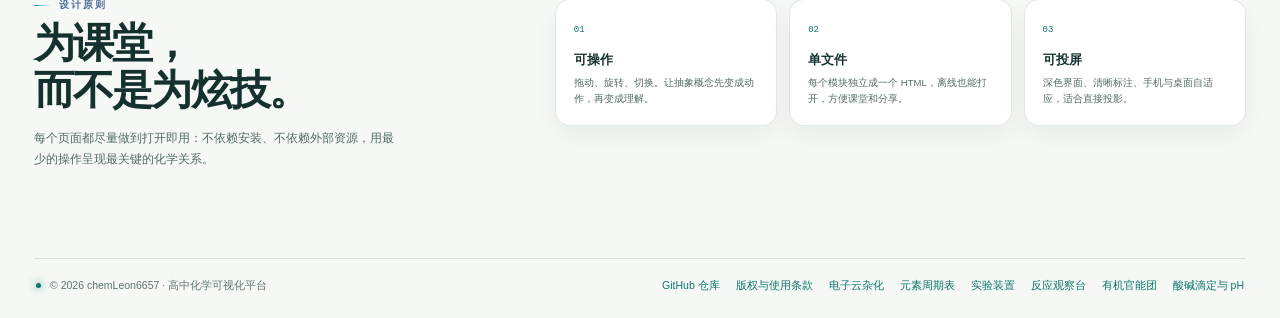
==== commit d2e036aa: "Add files via upload" ====
--- a/index.html
+++ b/index.html
@@ -6,7 +6,8 @@
 <meta name="theme-color" content="#f5f8f5" />
 <title>高中化学可视化平台 · 看见结构，理解化学</title>
 <meta name="description" content="面向高中化学课堂的交互式可视化平台。从电子云杂化开始，用可拖动、可观察的 3D 画面理解抽象结构。" />
-<link rel="icon" href="favicon.svg" type="image/svg+xml" />
+<link rel="icon" href="favicon-whale.png" type="image/png" />
+  <link rel="apple-touch-icon" href="assets/whale-icon.png" />
 <style>
   :root {
     --bg: #04070f;
@@ -320,6 +321,7 @@
     text-overflow: ellipsis;
   }
   .address b { color: rgba(103, 232, 249, 0.66); font-weight: 500; }
+  .viewport-card picture { display:block; }
   .viewport-card img {
     display: block;
     width: 100%;
@@ -911,27 +913,7 @@
 <div class="shell">
   <header class="site-header">
     <a class="brand" href="./" aria-label="高中化学可视化平台首页">
-      <div class="brand-mark" aria-hidden="true">
-        <svg viewBox="0 0 64 64" fill="none">
-          <defs>
-            <linearGradient id="markGrad" x1="8" y1="8" x2="56" y2="56" gradientUnits="userSpaceOnUse">
-              <stop stop-color="#67e8f9"/>
-              <stop offset="0.55" stop-color="#5eead4"/>
-              <stop offset="1" stop-color="#a78bfa"/>
-            </linearGradient>
-            <radialGradient id="coreGrad" cx="0" cy="0" r="1" gradientTransform="translate(32 32) rotate(90) scale(6)" gradientUnits="userSpaceOnUse">
-              <stop stop-color="#ffffff"/>
-              <stop offset="0.45" stop-color="#c7feff"/>
-              <stop offset="1" stop-color="#67e8f9" stop-opacity="0"/>
-            </radialGradient>
-          </defs>
-          <circle cx="32" cy="32" r="7" fill="url(#coreGrad)"/>
-          <ellipse cx="32" cy="32" rx="25" ry="8.5" transform="rotate(28 32 32)" stroke="url(#markGrad)" stroke-width="1.4" opacity="0.8"/>
-          <ellipse cx="32" cy="32" rx="25" ry="8.5" transform="rotate(-32 32 32)" stroke="url(#markGrad)" stroke-width="1.4" opacity="0.5"/>
-          <ellipse cx="32" cy="32" rx="24" ry="8" transform="rotate(90 32 32)" stroke="url(#markGrad)" stroke-width="1.1" opacity="0.32"/>
-          <circle cx="32" cy="32" r="2.5" fill="#f4ffff"/>
-        </svg>
-      </div>
+      <div class="brand-mark" aria-hidden="true"><img src="assets/whale-icon.png" alt="" width="40" height="40" decoding="async" /></div>
       <div>
         <div class="brand-kicker">高中化学 · 可视化平台</div>
         <div class="brand-name">化学可视化</div>
@@ -972,7 +954,10 @@
             <div class="window-dots" aria-hidden="true"><i></i><i></i><i></i></div>
             <div class="address">chemleon6657.github.io / <b>electron-cloud</b></div>
           </div>
-          <img src="preview.png" alt="电子云杂化实验室界面预览：四个 sp³ 杂化轨道" />
+          <picture>
+            <source srcset="preview.webp" type="image/webp" />
+            <img src="preview.jpg" alt="电子云杂化实验室界面预览：四个 sp³ 杂化轨道" width="1440" height="1000" fetchpriority="high" decoding="async" />
+          </picture>
           <div class="viewport-shade" aria-hidden="true"></div>
           <div class="live-label"><i></i>实时 3D 电子云</div>
         </div>
@@ -1298,7 +1283,7 @@
         </div>
         <aside class="mascot-card" aria-label="鲸鱼娘助教">
           <div class="mascot-badge"><span class="live-dot" style="width:5px;height:5px"></span>鲸鱼娘助教 · DEEPSEEK Q</div>
-          <img class="mascot-fish" src="mascot-chibi.png" alt="鲸鱼娘助教" />
+          <img class="mascot-fish" src="assets/whale-icon.png" alt="鲸鱼娘助教" width="128" height="128" loading="lazy" decoding="async" />
           <div class="mascot-speech"><strong>先选一个模块吧。</strong><br>不知道从哪开始，就点“元素周期表”，我带你从位置找规律。</div>
           <div class="mascot-name">DEEPSEEK WHALE GIRL · LAB ASSISTANT</div>
         </aside>
@@ -1332,7 +1317,7 @@
     </div>
   </footer>
 </div>
-  <script src="platform-shell.js"></script>
-  <script src="site-ui.js"></script>
+  <script src="platform-shell.js" defer></script>
+  <script src="site-ui.js" defer></script>
 </body>
 </html>
--- a/site-theme.css
+++ b/site-theme.css
@@ -306,7 +306,28 @@
 html[data-theme="light"] .step p,
 html[data-theme="light"] .must-card p,
 html[data-theme="light"] .must-pitfalls span,
-html[data-theme="light"] .guide { color: #526b66; }
+html[data-theme="light"] .guide { color: #3f5d57; }
+html[data-theme="light"] .must-card p strong,
+html[data-theme="light"] .must-card .formula-line,
+html[data-theme="light"] .must-card .mono {
+  color: #0b5f56;
+}
+html[data-theme="light"] .must-card p strong.violet,
+html[data-theme="light"] .must-card .violet {
+  color: #5b21b6;
+}
+html[data-theme="light"] .must-card h4 i {
+  background: #0f766e;
+  box-shadow: 0 0 0 2px rgba(15, 118, 110, 0.12);
+}
+html[data-theme="light"] .must-card .ext {
+  color: #92400e;
+}
+html[data-theme="light"] .must-head > .must-card {
+  color: #0f766e !important;
+  background: #e7f7f1 !important;
+  border-color: rgba(15, 118, 110, 0.24) !important;
+}
 html[data-theme="light"] .must-table-wrap { border-color: rgba(20,49,46,.1); background: #fff; }
 html[data-theme="light"] .must-table th { color: #0f766e; border-bottom-color: rgba(20,49,46,.12); background: #f5faf7; }
 html[data-theme="light"] .must-table td { color: #14312e; border-bottom-color: rgba(20,49,46,.08); }
@@ -690,11 +711,44 @@
 html[data-theme="light"] .tip-card h4 { color: #14312e; }
 html[data-theme="light"] .tip-card p { color: #526b66; }
 html[data-theme="light"] .tip-icon { color: #0f766e; background: #eaf8f2; border-color: rgba(15,118,110,.14); }
-html[data-theme="light"] .vsepr-calc { padding: 11px 12px; }
-html[data-theme="light"] .vsepr-calc-head { font-size: 10px; }
+html[data-theme="light"] .vsepr-calc {
+  padding: 11px 12px;
+  border-color: rgba(79,70,229,.38);
+  background: linear-gradient(150deg,#eef2ff,#f8faff);
+  box-shadow: 0 0 0 1px rgba(79,70,229,.07), 0 8px 20px rgba(49,46,129,.08);
+}
+html[data-theme="light"] .vsepr-calc:hover {
+  border-color: rgba(79,70,229,.72);
+  background: linear-gradient(150deg,#e0e7ff,#f5f7ff);
+  box-shadow: 0 0 0 1px rgba(79,70,229,.14), 0 12px 26px rgba(49,46,129,.13);
+}
+html[data-theme="light"] .vsepr-calc-head { color: #4338ca; font-size: 10px; }
+html[data-theme="light"] .vsepr-calc-head span { color: #64748b; }
 html[data-theme="light"] .vsepr-expr { font-size: 10.5px; line-height: 1.6; }
 html[data-theme="light"] .vsepr-line { font-size: 11px; line-height: 1.65; }
 html[data-theme="light"] .vsepr-result { font-size: 10.5px; line-height: 1.6; }
+html[data-theme="light"] .vsepr-pop-hint,
+html[data-theme="light"] .vsepr-pop-hint span {
+  color: #fff !important;
+  font-weight: 650;
+  border-top: 0;
+  background: linear-gradient(135deg,#6366f1,#4f46e5) !important;
+}
+html[data-theme="light"] .vsepr-pop-hint b { color: #fff !important; }
+html[data-theme="light"] .vsepr-placeholder {
+  color: #4338ca;
+  border-color: rgba(79,70,229,.3);
+  background: #eef2ff;
+}
+html[data-theme="light"] .vsepr-calc.vsepr-float {
+  border-color: rgba(79,70,229,.55);
+  background: linear-gradient(155deg,#ffffff,#f5f7ff);
+  box-shadow: 0 24px 60px rgba(49,46,129,.25), 0 0 0 1px rgba(79,70,229,.08) inset, 0 0 30px rgba(79,70,229,.1);
+}
+html[data-theme="light"] .vsepr-calc.vsepr-float .vsepr-pop-hint {
+  color: #fff;
+  background: linear-gradient(135deg,#6366f1,#4f46e5) !important;
+}
 /* ── organic groups ─────────────────────────────────────── */
 html[data-theme="light"] .group-stage,
 html[data-theme="light"] .molecule-stage {
@@ -891,3 +945,511 @@
 html[data-theme="light"] .ph-badge small { color: #526b66 !important; }
 html[data-theme="light"] .dose-sub strong,
 html[data-theme="light"] .calc-card strong { color: #14312e !important; }
+
+/* ── final light-mode control fixes ─────────────────────── */
+html[data-theme="light"] .type-tabs,
+html[data-theme="light"] .type-switch {
+  background: rgba(255, 255, 255, 0.94) !important;
+  border-color: rgba(20, 49, 46, 0.14) !important;
+  box-shadow: inset 0 1px 2px rgba(20, 49, 46, 0.04) !important;
+}
+html[data-theme="light"] .type-tabs .type-btn,
+html[data-theme="light"] .type-switch .type-btn {
+  color: #526b66 !important;
+}
+html[data-theme="light"] .type-tabs .type-btn.active,
+html[data-theme="light"] .type-switch .type-btn.active {
+  color: #0f766e !important;
+  border-color: rgba(15, 118, 110, 0.3) !important;
+  background: #eaf8f2 !important;
+  box-shadow: inset 0 1px 0 #fff !important;
+}
+html[data-theme="light"] .type-btn.active::after {
+  background: #0d9488 !important;
+  box-shadow: none !important;
+}
+html[data-theme="light"] .cell-btn {
+  background: #fff !important;
+  border-color: rgba(20, 49, 46, 0.14) !important;
+  color: #526b66 !important;
+  box-shadow: none !important;
+}
+html[data-theme="light"] .cell-btn:hover {
+  background: #eef8f3 !important;
+  border-color: rgba(15, 118, 110, 0.3) !important;
+  color: #0f766e !important;
+}
+html[data-theme="light"] .cell-btn[aria-pressed="true"] {
+  background: #dff5ec !important;
+  border-color: rgba(15, 118, 110, 0.38) !important;
+  color: #0f766e !important;
+}
+html[data-theme="light"] .cell-btn[aria-pressed="true"] svg {
+  color: #0f766e !important;
+}
+html[data-theme="light"] .icon-btn {
+  background: #fff !important;
+  border-color: rgba(20, 49, 46, 0.14) !important;
+  color: #526b66 !important;
+}
+
+/* 109°28′ card — it was still a dark gradient */
+html[data-theme="light"] .angle-block {
+  background: linear-gradient(160deg, #f7fbf9, #eaf8f2) !important;
+  border-color: rgba(20, 49, 46, 0.13) !important;
+  box-shadow: inset 0 1px 0 #fff !important;
+}
+html[data-theme="light"] .angle-caption {
+  color: #5f7570 !important;
+}
+html[data-theme="light"] .angle-value {
+  color: #0f766e !important;
+}
+html[data-theme="light"] .angle-shape {
+  color: #0d9488 !important;
+}
+
+/* electron tip card was white-on-white */
+html[data-theme="light"] .tip-card .tip-copy h4 {
+  color: #14312e !important;
+}
+html[data-theme="light"] .tip-card .tip-copy p,
+html[data-theme="light"] .tip-card .tip-copy strong {
+  color: #526b66 !important;
+}
+html[data-theme="light"] .tip-card .tip-copy strong {
+  color: #14312e !important;
+}
+
+/* electron progress dock — controls should follow the light surface */
+html[data-theme="light"] .progress-dock {
+  background: linear-gradient(180deg, #ffffff, #f2f8f5) !important;
+  border-color: rgba(20, 49, 46, 0.13) !important;
+  box-shadow: 0 18px 40px rgba(20, 49, 46, 0.08), inset 0 1px 0 #fff !important;
+}
+html[data-theme="light"] .progress-label {
+  color: #5f7570 !important;
+}
+html[data-theme="light"] .progress-label strong {
+  color: #14312e !important;
+}
+html[data-theme="light"] .progress-message {
+  color: #5f7570 !important;
+}
+html[data-theme="light"] .play-btn {
+  background: #0f766e !important;
+  border-color: #0f766e !important;
+  color: #fff !important;
+  box-shadow: 0 4px 14px rgba(15, 118, 110, 0.18) !important;
+}
+html[data-theme="light"] .play-btn:hover {
+  background: #0d9488 !important;
+  border-color: #0d9488 !important;
+}
+html[data-theme="light"] .play-icon {
+  filter: none !important;
+}
+html[data-theme="light"] .range-labels {
+  color: #5f7570 !important;
+}
+html[data-theme="light"] .range-labels span:last-child {
+  color: #0f766e !important;
+}
+html[data-theme="light"] input[type="range"]::-webkit-slider-runnable-track {
+  background: linear-gradient(90deg, #0d9488 0%, #0f766e var(--p, 0%), #dce9e4 var(--p, 0%), #dce9e4 100%) !important;
+  box-shadow: inset 0 1px 2px rgba(20, 49, 46, 0.14) !important;
+}
+html[data-theme="light"] input[type="range"]::-webkit-slider-thumb {
+  border-color: #0f766e !important;
+  background: #fff !important;
+  box-shadow: 0 0 0 4px rgba(15, 118, 110, 0.12), 0 2px 8px rgba(20, 49, 46, 0.16) !important;
+}
+
+html[data-theme="light"] .range-marker .marker-dot {
+  border-color: #fff !important;
+  background: #0f766e !important;
+  box-shadow: 0 0 0 2px rgba(15, 118, 110, 0.18), 0 2px 6px rgba(20, 49, 46, 0.16) !important;
+}
+html[data-theme="light"] .range-marker:focus-visible {
+  outline-color: #0f766e !important;
+}
+html[data-theme="light"] .range-labels .mid {
+  color: #0f766e !important;
+  font-weight: 650;
+}
+html[data-theme="light"] .range-marker::before {
+  background: rgba(15, 118, 110, 0.38) !important;
+}
+
+/* 浅色页里的功能入口不能再用淡薄荷字 */
+html[data-theme="light"] .bond-feature {
+  color: #0f766e !important;
+  background: #e7f7f1 !important;
+  border-color: rgba(15, 118, 110, 0.3) !important;
+  font-weight: 600;
+}
+html[data-theme="light"] .bond-feature:hover {
+  background: #d9f2e8 !important;
+  border-color: #0f766e !important;
+}
+html[data-theme="light"] .bond-feature .bond-icon {
+  color: #ffffff !important;
+  background: #0f766e !important;
+}
+html[data-theme="light"] .bond-feature .bond-arrow {
+  color: #0f766e !important;
+}
+html[data-theme="light"] .record-badge[data-state="done"] {
+  color: #065f46 !important;
+  border-color: rgba(5, 150, 105, 0.4) !important;
+  background: #d1fae5 !important;
+  font-weight: 650;
+}
+
+/* XeF₄ 是八面体下的可进入特例，做成明确的琥珀色入口 */
+html[data-theme="light"] .example-chip.ext {
+  color: #7c2d12 !important;
+  background: #fff4dc !important;
+  border-color: #d97706 !important;
+  box-shadow: 0 3px 10px rgba(180, 83, 9, 0.14);
+  cursor: pointer;
+}
+html[data-theme="light"] .example-chip.ext b {
+  color: #7c2d12 !important;
+}
+html[data-theme="light"] .example-chip.ext small {
+  color: #b45309 !important;
+}
+html[data-theme="light"] .example-chip.ext::after {
+  content: "→";
+  margin-left: 2px;
+  color: #b45309;
+  font-size: 11px;
+  line-height: 1;
+}
+html[data-theme="light"] .example-chip.ext:hover {
+  background: #ffe8bf !important;
+  border-color: #b45309 !important;
+  box-shadow: 0 5px 14px rgba(180, 83, 9, 0.22);
+}
+html[data-theme="light"] .example-chip.ext.active {
+  background: #fde68a !important;
+  border-color: #92400e !important;
+  box-shadow: 0 0 0 2px rgba(217, 119, 6, 0.18), 0 5px 14px rgba(180, 83, 9, 0.2);
+}
+html[data-theme="dark"] .example-chip.ext {
+  border-color: rgba(251, 191, 36, 0.48);
+  background: rgba(251, 191, 36, 0.1);
+}
+html[data-theme="dark"] .example-chip.ext::after {
+  content: "→";
+  margin-left: 2px;
+  color: #fbbf24;
+  font-size: 11px;
+  line-height: 1;
+}
+
+/* 其他页面的浅青色小标签统一压深，避免浅底上发白 */
+html[data-theme="light"] .type-badge,
+html[data-theme="light"] .cat-badge,
+html[data-theme="light"] .gas-badge {
+  color: #0b5f56 !important;
+  background: #e7f7f1 !important;
+  border-color: rgba(15, 118, 110, 0.28) !important;
+  font-weight: 650;
+}
+html[data-theme="light"] .cell-note,
+html[data-theme="light"] .gas-chip,
+html[data-theme="light"] .must-kicker,
+html[data-theme="light"] .card-num,
+html[data-theme="light"] .guide b,
+html[data-theme="light"] .analysis-panel b,
+html[data-theme="light"] .electron-card p b,
+html[data-theme="light"] .detail-note strong,
+html[data-theme="light"] .status-box.ok,
+html[data-theme="light"] .stage-foot strong {
+  color: #0b5f56 !important;
+}
+html[data-theme="light"] .cell-note i {
+  background: #0f766e !important;
+  box-shadow: 0 0 8px rgba(15, 118, 110, 0.42) !important;
+}
+html[data-theme="light"] .status-box.ok {
+  background: #eaf8f2 !important;
+  border-color: rgba(15, 118, 110, 0.3) !important;
+}
+html[data-theme="light"] .site-footer a {
+  color: #0f766e !important;
+}
+html[data-theme="light"] .terms p,
+html[data-theme="light"] .terms li {
+  color: #2f4f4a !important;
+}
+html[data-theme="light"] .terms h2 {
+  color: #14312e !important;
+}
+html[data-theme="light"] .terms h2 em {
+  color: #0f766e !important;
+}
+html[data-theme="light"] .hero p {
+  color: #3f5d57 !important;
+}
+html[data-theme="light"] .hero .badge {
+  color: #0b5f56 !important;
+  background: #e7f7f1 !important;
+  border-color: rgba(15, 118, 110, 0.28) !important;
+}
+html[data-theme="light"] .gas-title span {
+  color: #0b5f56 !important;
+}
+html[data-theme="light"] .terms strong,
+html[data-theme="light"] .terms code {
+  color: #0b5f56 !important;
+}
+html[data-theme="light"] .terms {
+  background: #ffffff !important;
+  border-color: rgba(20, 49, 46, 0.12) !important;
+  box-shadow: 0 18px 40px rgba(20, 49, 46, 0.08) !important;
+}
+html[data-theme="light"] .terms section {
+  border-top-color: rgba(20, 49, 46, 0.09) !important;
+}
+html[data-theme="light"] .terms .warn {
+  background: #fffbeb !important;
+  border-color: rgba(180, 83, 9, 0.24) !important;
+  color: #7c2d12 !important;
+}
+html[data-theme="light"] .side-card {
+  background: #ffffff !important;
+  border-color: rgba(20, 49, 46, 0.12) !important;
+}
+html[data-theme="light"] .side-card .label {
+  color: #526b66 !important;
+}
+html[data-theme="light"] .side-card h3,
+html[data-theme="light"] .owner b {
+  color: #14312e !important;
+}
+html[data-theme="light"] .side-card p,
+html[data-theme="light"] .owner span,
+html[data-theme="light"] .foot {
+  color: #526b66 !important;
+}
+html[data-theme="light"] .side-card a {
+  color: #0f766e !important;
+}
+html[data-theme="light"] .side-actions a {
+  background: #f4f8f6 !important;
+  border-color: rgba(20, 49, 46, 0.14) !important;
+  color: #526b66 !important;
+}
+html[data-theme="light"] .side-card code {
+  color: #0b5f56 !important;
+}
+html[data-theme="light"] .back {
+  background: #ffffff !important;
+  border-color: rgba(20, 49, 46, 0.14) !important;
+  color: #526b66 !important;
+}
+html[data-theme="light"] .back:hover {
+  color: #0f766e !important;
+  border-color: rgba(15, 118, 110, 0.32) !important;
+}
+html[data-theme="light"] .principle span {
+  color: #0f766e !important;
+}
+/* 元素周期表的电子层图：浅底上改用深青原子核/轨道/电子 */
+html[data-theme="light"] #shellSvg {
+  filter: drop-shadow(0 0 10px rgba(15, 118, 110, 0.14)) !important;
+}
+html[data-theme="light"] #shellSvg .shell-nucleus {
+  fill: #0f766e !important;
+}
+html[data-theme="light"] #shellSvg .shell-ring {
+  stroke: rgba(15, 118, 110, 0.28) !important;
+  stroke-width: 1px !important;
+}
+html[data-theme="light"] #shellSvg .shell-electron {
+  fill: #0b5f56 !important;
+}
+html[data-theme="light"] .empty-orbit {
+  border-color: rgba(15, 118, 110, 0.3) !important;
+  box-shadow: 0 0 26px rgba(15, 118, 110, 0.08) !important;
+}
+html[data-theme="light"] .empty-orbit::before {
+  border-color: rgba(15, 118, 110, 0.16) !important;
+}
+html[data-theme="light"] .empty-orbit::after {
+  border-color: rgba(15, 118, 110, 0.2) !important;
+}
+html[data-theme="light"] .empty-orbit i {
+  background: #0f766e !important;
+  box-shadow: 0 0 14px rgba(15, 118, 110, 0.36) !important;
+}
+/* 有机官能团检验模块：浅色模式下不再使用深色底 */
+html[data-theme="light"] .test-box {
+  background: #f2f9f6 !important;
+  border-color: rgba(15, 118, 110, 0.16) !important;
+  color: #3f5d57 !important;
+}
+html[data-theme="light"] .test-box strong {
+  color: #0f766e !important;
+}
+/* 同分异构体实验室：浅色模式下统一白底深字 */
+html[data-theme="light"] .isomer-sub {
+  color: #5f7570 !important;
+}
+html[data-theme="light"] .formula-tab {
+  background: #ffffff !important;
+  border-color: rgba(20, 49, 46, 0.13) !important;
+  color: #526b66 !important;
+}
+html[data-theme="light"] .formula-tab:hover {
+  color: #0f766e !important;
+  background: #f1faf6 !important;
+}
+html[data-theme="light"] .formula-tab.active {
+  color: #0f766e !important;
+  border-color: rgba(15, 118, 110, 0.36) !important;
+  background: #e7f7f1 !important;
+}
+html[data-theme="light"] .formula-tab .count {
+  color: #0f766e !important;
+}
+/* 同分异构体页顶栏与 3D 复位按钮：跟其他模块统一为浅色/青绿，不再用深底按钮 */
+html[data-theme="light"] .mode-tab {
+  background: transparent !important;
+  border-color: transparent !important;
+  color: #526b66 !important;
+  box-shadow: none !important;
+}
+html[data-theme="light"] .mode-tab:hover {
+  background: #f1faf6 !important;
+  color: #0f766e !important;
+}
+html[data-theme="light"] .mode-tab.active {
+  background: #e7f7f1 !important;
+  border-color: rgba(15, 118, 110, 0.32) !important;
+  color: #0f766e !important;
+  box-shadow: inset 0 1px 0 #fff !important;
+}
+html[data-theme="light"] .mode-tab .num {
+  color: #5f7570 !important;
+}
+html[data-theme="light"] .iso-reset {
+  background: #ffffff !important;
+  border-color: rgba(15, 118, 110, 0.28) !important;
+  color: #0f766e !important;
+  box-shadow: 0 1px 2px rgba(20, 49, 46, 0.06) !important;
+}
+html[data-theme="light"] .iso-reset:hover {
+  background: #e7f7f1 !important;
+  border-color: rgba(15, 118, 110, 0.45) !important;
+  color: #0b5f56 !important;
+}
+html[data-theme="light"] .iso-card {
+  background: #ffffff !important;
+  border-color: rgba(20, 49, 46, 0.13) !important;
+  color: #14312e !important;
+}
+html[data-theme="light"] .iso-card:hover {
+  background: #f3faf7 !important;
+  border-color: rgba(15, 118, 110, 0.34) !important;
+}
+html[data-theme="light"] .iso-card.selected {
+  background: #eaf8f2 !important;
+  border-color: rgba(15, 118, 110, 0.5) !important;
+  box-shadow: 0 0 0 1px rgba(15, 118, 110, 0.08) !important;
+}
+html[data-theme="light"] .iso-name {
+  color: #14312e !important;
+}
+html[data-theme="light"] .iso-type {
+  color: #0f766e !important;
+}
+html[data-theme="light"] .iso-cond {
+  color: #3f5d57 !important;
+}
+html[data-theme="light"] .iso-card .iso-tick {
+  color: #0f766e !important;
+}
+html[data-theme="light"] .isonote {
+  background: #ffffff !important;
+  border-color: rgba(20, 49, 46, 0.12) !important;
+}
+html[data-theme="light"] .isonote b {
+  color: #14312e !important;
+}
+html[data-theme="light"] .isonote span {
+  color: #5f7570 !important;
+}
+html[data-theme="light"] .mascot-note {
+  background: #eef8f4 !important;
+  border-color: rgba(15, 118, 110, 0.16) !important;
+}
+html[data-theme="light"] .mascot-note p {
+  color: #3f5d57 !important;
+}
+html[data-theme="light"] .mascot-note strong {
+  color: #0b5f56 !important;
+}
+
+/* Isomer lab: left list panel should be a light surface, not a dark overlay. */
+html[data-theme="light"] .iso-list-panel{
+  background:#ffffff;
+  border-color:rgba(20,49,46,.12);
+  box-shadow:0 10px 24px rgba(20,49,46,.05);
+}
+html[data-theme="light"] .iso-list-head span:first-child{color:#14312e}
+html[data-theme="light"] .iso-list-head span:last-child{color:#0f766e}
+
+/* Q-version brand mark replacing the inline atom SVG at runtime. */
+.brand-mark img{
+  width:80%;
+  height:80%;
+  object-fit:contain;
+  display:block;
+  border-radius:50%;
+  filter:drop-shadow(0 2px 6px rgba(15,118,110,.16));
+}
+html[data-theme="dark"] .brand-mark img{filter:drop-shadow(0 2px 7px rgba(103,232,249,.18))}
+
+/* Page-view pill, mounted by site-ui.js on the homepage. */
+.site-views{
+  display:inline-flex;
+  align-items:center;
+  gap:5px;
+  height:30px;
+  padding:0 10px;
+  border-radius:999px;
+  border:1px solid rgba(15,118,110,.22);
+  background:#e7f7f1;
+  color:#0b5f56;
+  font:650 10.5px/1 var(--mono,ui-monospace,monospace);
+  letter-spacing:.03em;
+  white-space:nowrap;
+  user-select:none;
+}
+.site-views::before{content:"";width:5px;height:5px;border-radius:50%;background:#0f766e;box-shadow:0 0 0 3px rgba(15,118,110,.12)}
+.site-views b{font-weight:750;color:#064e3b}
+html[data-theme="dark"] .site-views{
+  background:rgba(94,234,212,.08);
+  border-color:rgba(94,234,212,.20);
+  color:#bdfbf1;
+}
+html[data-theme="dark"] .site-views::before{background:#5eead4;box-shadow:0 0 0 3px rgba(94,234,212,.10)}
+html[data-theme="dark"] .site-views b{color:#f0ffff}
+@media (max-width:680px){
+  .site-views{height:27px;padding:0 8px;font-size:9.5px}
+  .site-views span{display:none}
+}
+@media (max-width:680px){
+  .site-tools{gap:5px}
+  .site-tools .tool-label{display:none}
+  .site-views .view-label{display:none}
+  .site-views{height:27px;padding:0 7px;font-size:9.5px}
+  .site-views span{display:none}
+}
+@media (max-width:760px){
+  .site-views{display:none}
+}
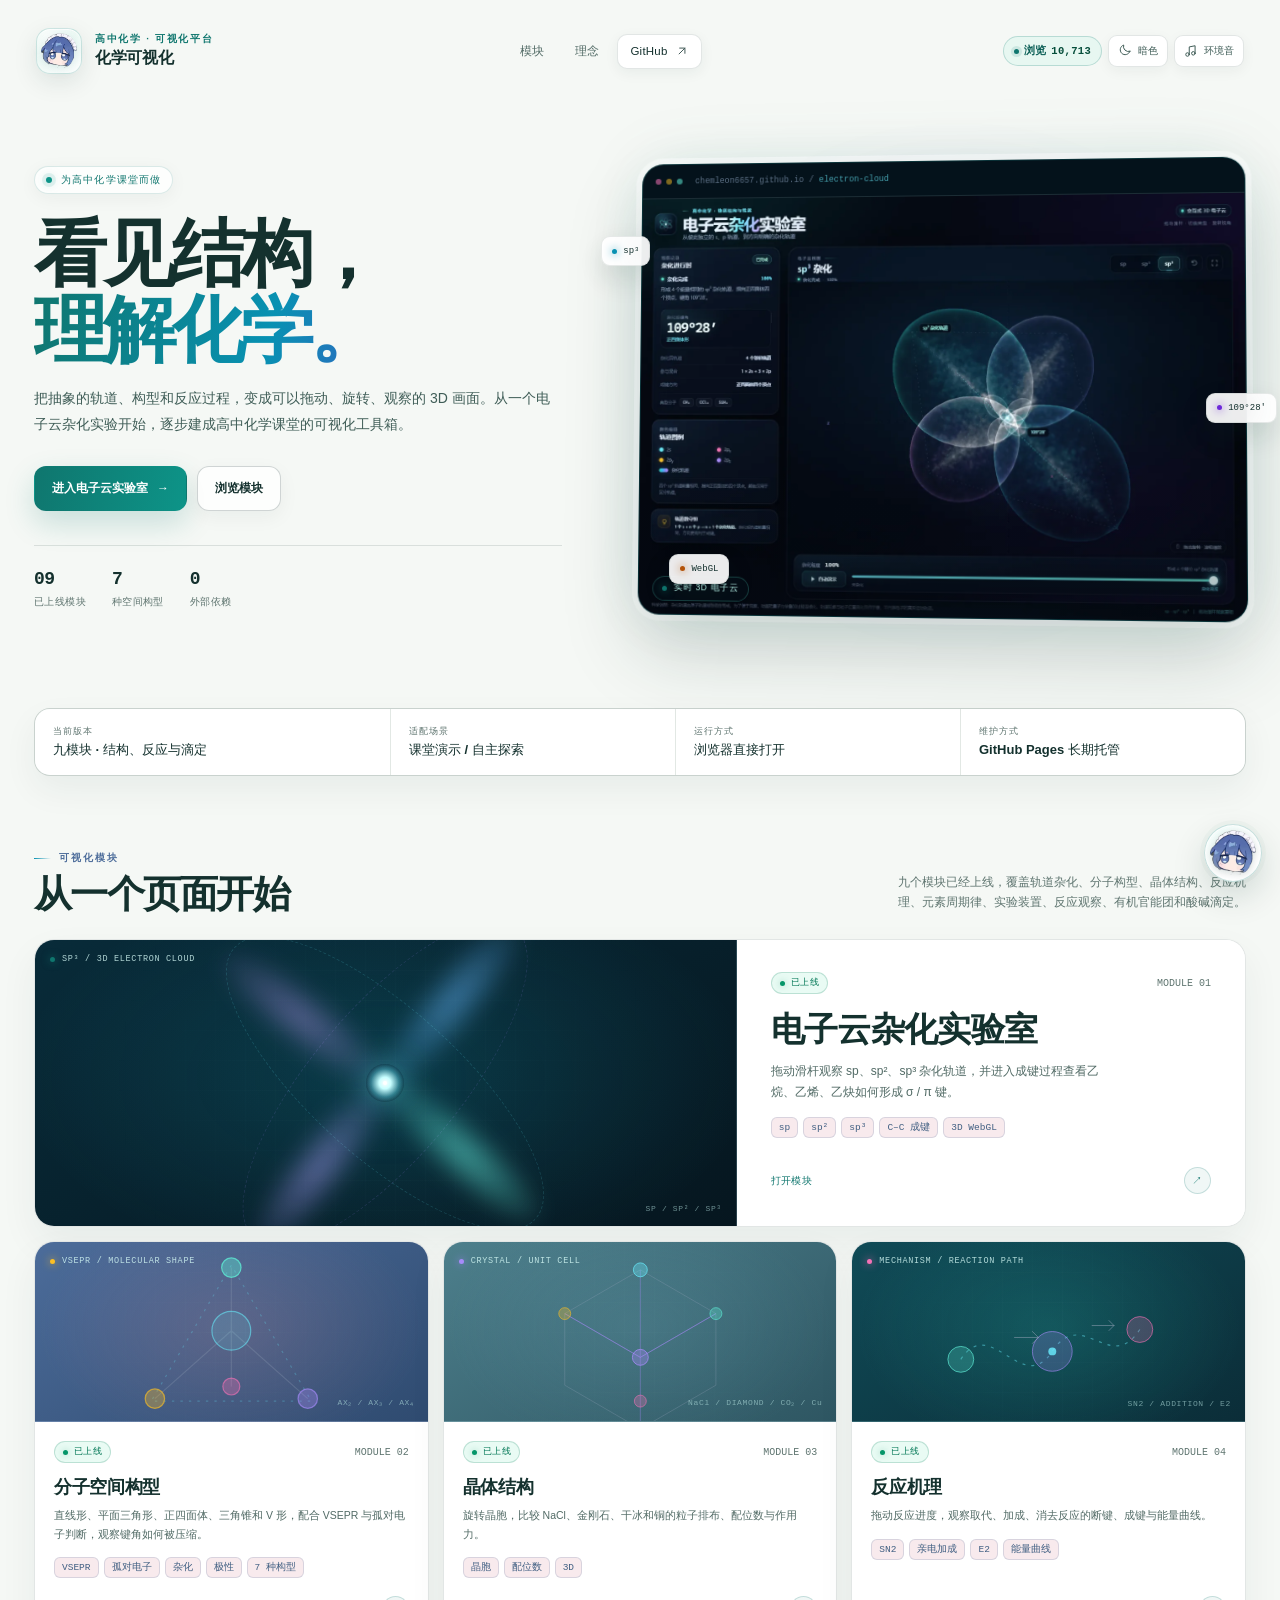
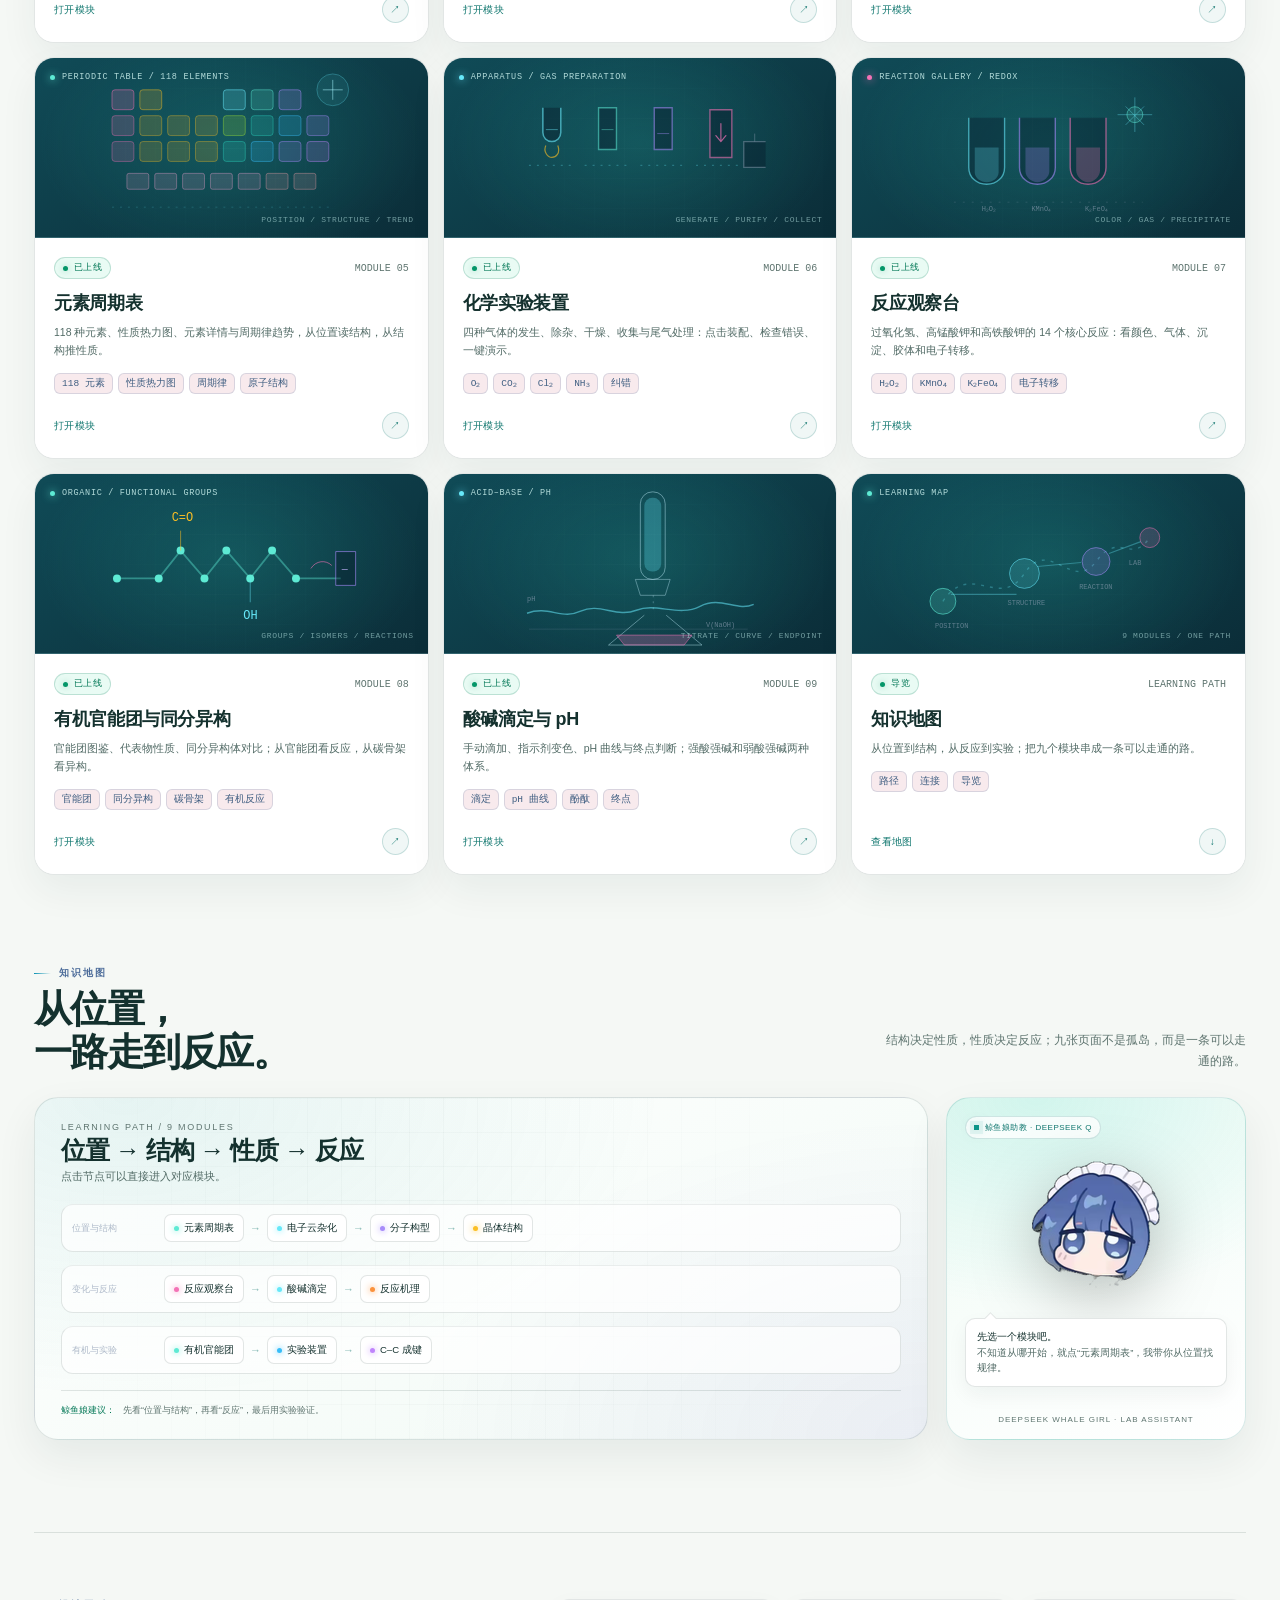
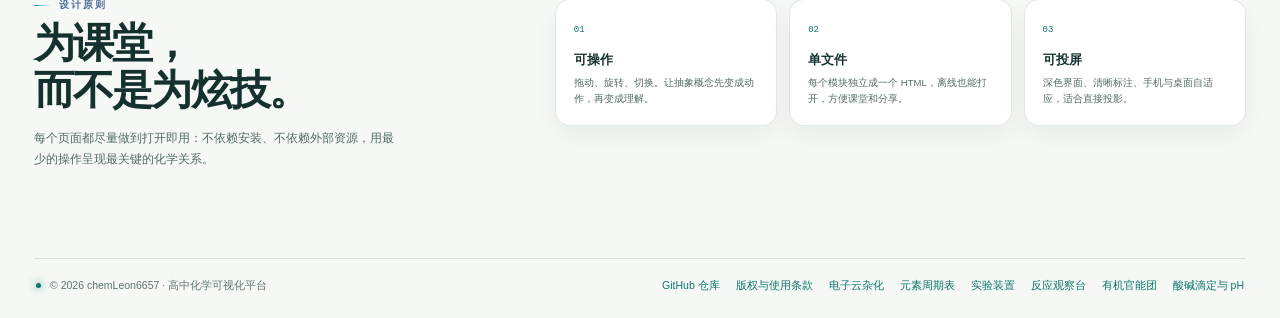
==== commit 1e181c8e: "Add files via upload" ====
--- a/index.html
+++ b/index.html
@@ -7,7 +7,7 @@
 <title>高中化学可视化平台 · 看见结构，理解化学</title>
 <meta name="description" content="面向高中化学课堂的交互式可视化平台。从电子云杂化开始，用可拖动、可观察的 3D 画面理解抽象结构。" />
 <link rel="icon" href="favicon-whale.png" type="image/png" />
-  <link rel="apple-touch-icon" href="assets/whale-icon.png" />
+  <link rel="apple-touch-icon" href="whale-icon.png" />
 <style>
   :root {
     --bg: #04070f;
@@ -913,7 +913,7 @@
 <div class="shell">
   <header class="site-header">
     <a class="brand" href="./" aria-label="高中化学可视化平台首页">
-      <div class="brand-mark" aria-hidden="true"><img src="assets/whale-icon.png" alt="" width="40" height="40" decoding="async" /></div>
+      <div class="brand-mark" aria-hidden="true"><img src="whale-icon.png" alt="" width="40" height="40" decoding="async" /></div>
       <div>
         <div class="brand-kicker">高中化学 · 可视化平台</div>
         <div class="brand-name">化学可视化</div>
@@ -1283,7 +1283,7 @@
         </div>
         <aside class="mascot-card" aria-label="鲸鱼娘助教">
           <div class="mascot-badge"><span class="live-dot" style="width:5px;height:5px"></span>鲸鱼娘助教 · DEEPSEEK Q</div>
-          <img class="mascot-fish" src="assets/whale-icon.png" alt="鲸鱼娘助教" width="128" height="128" loading="lazy" decoding="async" />
+          <img class="mascot-fish" src="whale-icon.png" alt="鲸鱼娘助教" width="128" height="128" loading="lazy" decoding="async" />
           <div class="mascot-speech"><strong>先选一个模块吧。</strong><br>不知道从哪开始，就点“元素周期表”，我带你从位置找规律。</div>
           <div class="mascot-name">DEEPSEEK WHALE GIRL · LAB ASSISTANT</div>
         </aside>
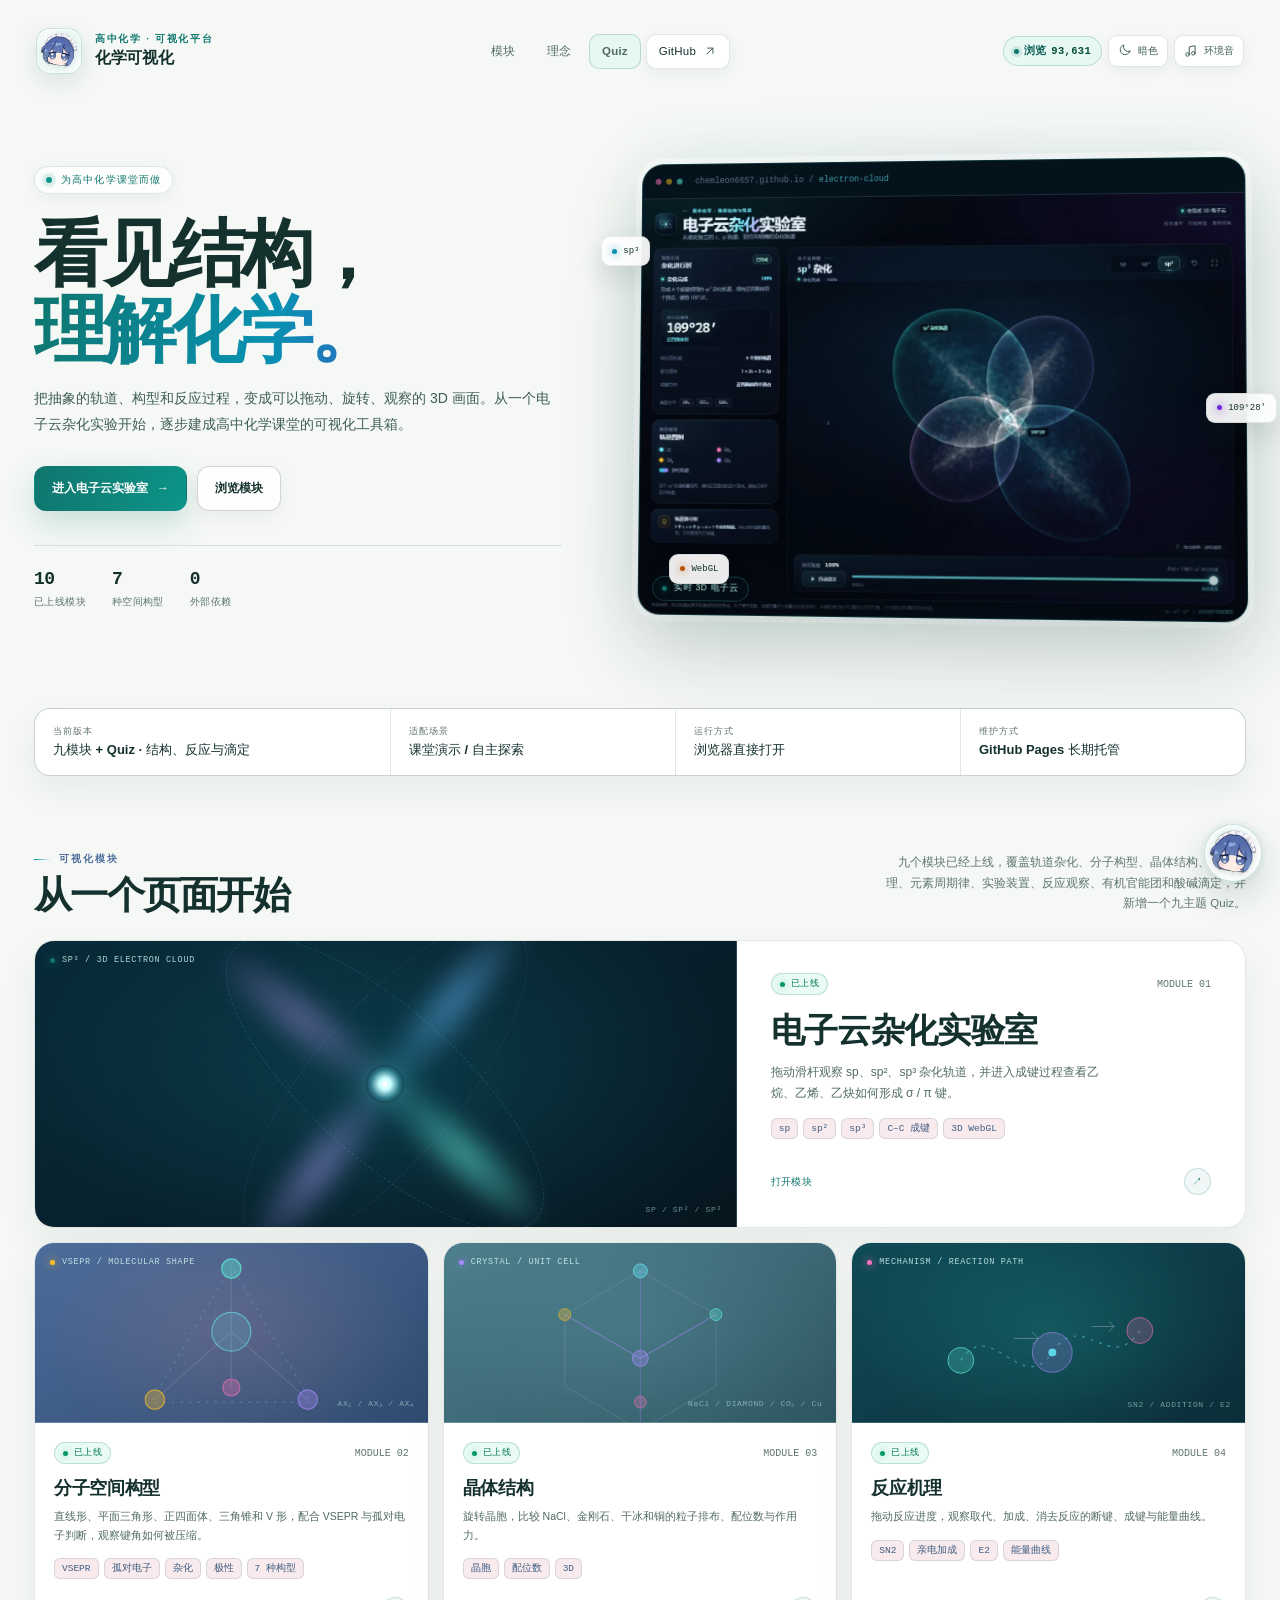
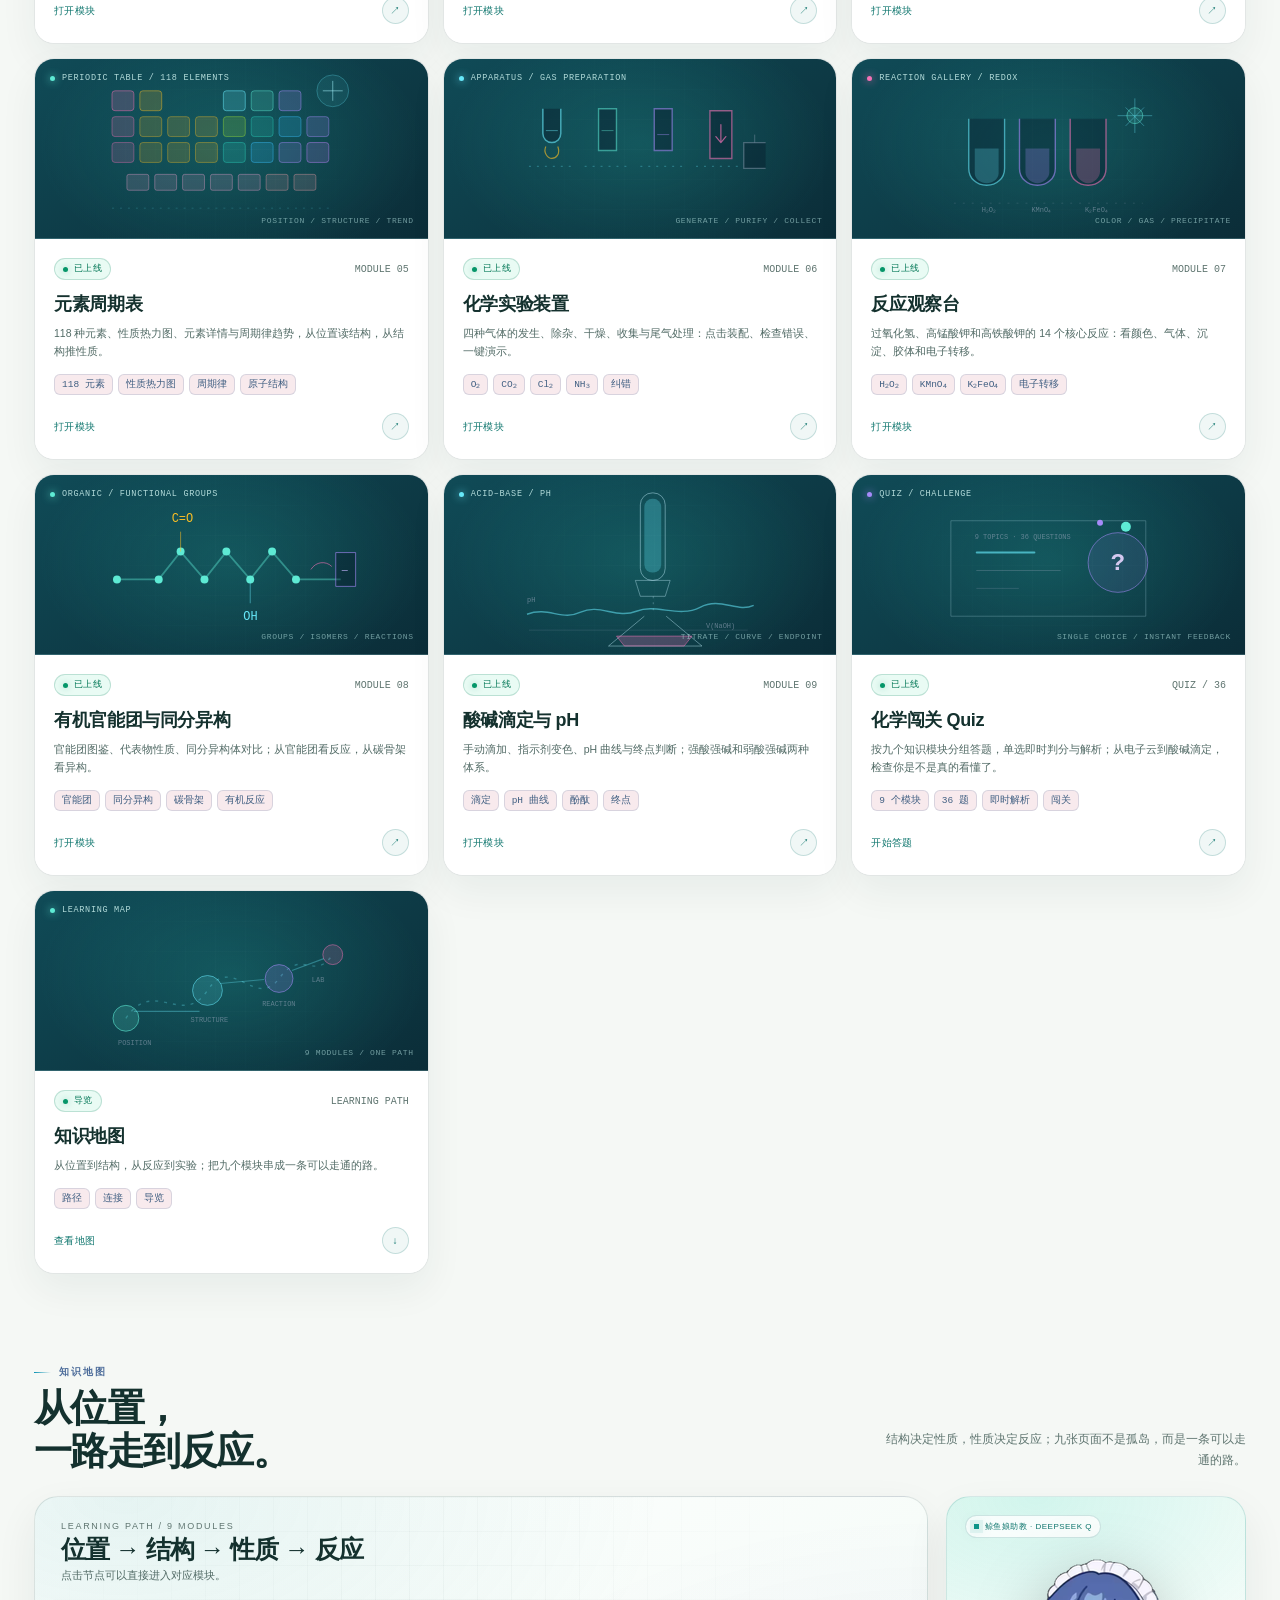
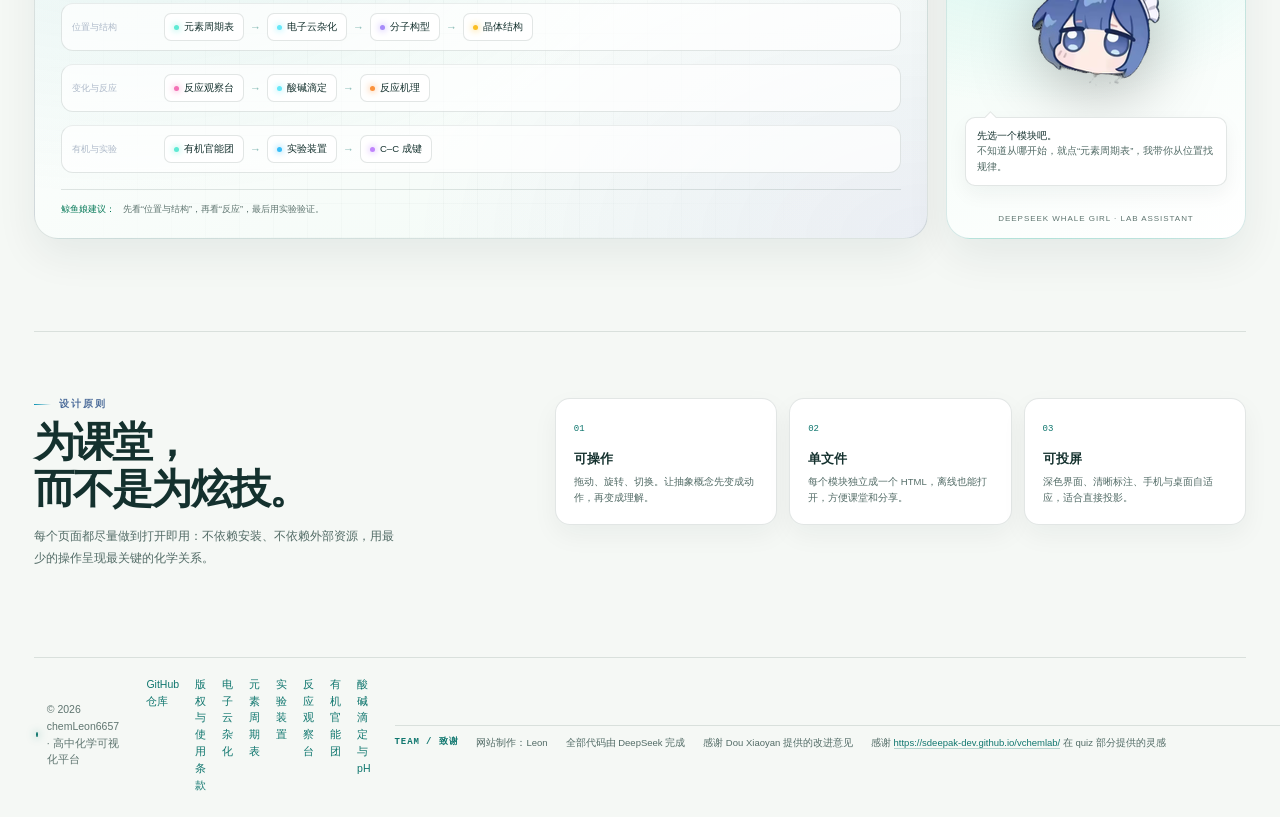
==== commit 21e4bfc3: "Add files via upload" ====
--- a/index.html
+++ b/index.html
@@ -942,7 +942,7 @@
           <a class="btn btn-ghost" href="#modules">浏览模块</a>
         </div>
         <div class="hero-stats" aria-label="平台概况">
-          <div><strong>09</strong>已上线模块</div>
+          <div><strong>10</strong>已上线模块</div>
           <div><strong>7</strong>种空间构型</div>
           <div><strong>0</strong>外部依赖</div>
         </div>
@@ -968,7 +968,7 @@
     </section>
 
     <section class="stat-strip" aria-label="平台数据">
-      <div><span>当前版本</span><strong>九模块 · 结构、反应与滴定</strong></div>
+      <div><span>当前版本</span><strong>九模块 + Quiz · 结构、反应与滴定</strong></div>
       <div><span>适配场景</span><strong>课堂演示 / 自主探索</strong></div>
       <div><span>运行方式</span><strong>浏览器直接打开</strong></div>
       <div class="stat-note"><span>维护方式</span><strong>GitHub Pages 长期托管</strong></div>
@@ -980,7 +980,7 @@
           <div class="section-kicker">可视化模块</div>
           <h2 id="modules-title">从一个页面开始</h2>
         </div>
-        <p>九个模块已经上线，覆盖轨道杂化、分子构型、晶体结构、反应机理、元素周期律、实验装置、反应观察、有机官能团和酸碱滴定。</p>
+        <p>九个模块已经上线，覆盖轨道杂化、分子构型、晶体结构、反应机理、元素周期律、实验装置、反应观察、有机官能团和酸碱滴定，并新增一个九主题 Quiz。</p>
       </div>
 
       <div class="module-grid">
@@ -1235,6 +1235,31 @@
           </div>
         </a>
 
+        <a class="module-card" href="quiz.html" aria-label="打开化学闯关 Quiz">
+          <div class="module-art">
+            <div class="module-art-label"><i style="background:#a78bfa;box-shadow:0 0 8px #a78bfa"></i>QUIZ / CHALLENGE</div>
+            <svg class="art-svg" viewBox="0 0 300 180" fill="none" aria-hidden="true">
+              <path d="M52 46h196v96H52z" stroke="rgba(198,242,255,.24)" rx="12"/>
+              <path d="M78 78h58" stroke="rgba(103,232,249,.65)" stroke-width="2" stroke-linecap="round"/>
+              <path d="M78 96h84" stroke="rgba(148,163,184,.32)" stroke-linecap="round"/>
+              <path d="M78 114h42" stroke="rgba(148,163,184,.24)" stroke-linecap="round"/>
+              <circle cx="220" cy="88" r="30" stroke="rgba(167,139,250,.55)" fill="rgba(167,139,250,.1)"/>
+              <text x="220" y="96" text-anchor="middle" fill="rgba(233,213,255,.9)" font-size="24" font-family="Cascadia Code, monospace" font-weight="700">?</text>
+              <circle cx="228" cy="52" r="5" fill="#5eead4"/>
+              <circle cx="202" cy="48" r="3" fill="#a78bfa"/>
+              <text x="76" y="64" fill="rgba(148,163,184,.6)" font-size="7" font-family="Cascadia Code, monospace">9 TOPICS · 36 QUESTIONS</text>
+            </svg>
+            <div class="coming-label">SINGLE CHOICE / INSTANT FEEDBACK</div>
+          </div>
+          <div class="module-body">
+            <div class="module-top"><span class="status-pill live">已上线</span><span class="module-num">QUIZ / 36</span></div>
+            <h3>化学闯关 Quiz</h3>
+            <p>按九个知识模块分组答题，单选即时判分与解析；从电子云到酸碱滴定，检查你是不是真的看懂了。</p>
+            <div class="tag-row"><span class="tag">9 个模块</span><span class="tag">36 题</span><span class="tag">即时解析</span><span class="tag">闯关</span></div>
+            <div class="open-link">开始答题 <span aria-hidden="true">↗</span></div>
+          </div>
+        </a>
+
         <a class="module-card" href="#map" aria-label="查看知识地图">
           <div class="module-art">
             <div class="module-art-label"><i style="background:#5eead4;box-shadow:0 0 8px #5eead4"></i>LEARNING MAP</div>
--- a/site-theme.css
+++ b/site-theme.css
@@ -1402,54 +1402,99 @@
 }
 html[data-theme="light"] .iso-list-head span:first-child{color:#14312e}
 html[data-theme="light"] .iso-list-head span:last-child{color:#0f766e}
-
-/* Q-version brand mark replacing the inline atom SVG at runtime. */
-.brand-mark img{
-  width:80%;
-  height:80%;
-  object-fit:contain;
-  display:block;
-  border-radius:50%;
-  filter:drop-shadow(0 2px 6px rgba(15,118,110,.16));
-}
-html[data-theme="dark"] .brand-mark img{filter:drop-shadow(0 2px 7px rgba(103,232,249,.18))}
-
-/* Page-view pill, mounted by site-ui.js on the homepage. */
-.site-views{
-  display:inline-flex;
-  align-items:center;
-  gap:5px;
-  height:30px;
-  padding:0 10px;
-  border-radius:999px;
-  border:1px solid rgba(15,118,110,.22);
-  background:#e7f7f1;
-  color:#0b5f56;
-  font:650 10.5px/1 var(--mono,ui-monospace,monospace);
-  letter-spacing:.03em;
-  white-space:nowrap;
-  user-select:none;
-}
-.site-views::before{content:"";width:5px;height:5px;border-radius:50%;background:#0f766e;box-shadow:0 0 0 3px rgba(15,118,110,.12)}
-.site-views b{font-weight:750;color:#064e3b}
-html[data-theme="dark"] .site-views{
-  background:rgba(94,234,212,.08);
-  border-color:rgba(94,234,212,.20);
-  color:#bdfbf1;
-}
-html[data-theme="dark"] .site-views::before{background:#5eead4;box-shadow:0 0 0 3px rgba(94,234,212,.10)}
-html[data-theme="dark"] .site-views b{color:#f0ffff}
-@media (max-width:680px){
-  .site-views{height:27px;padding:0 8px;font-size:9.5px}
-  .site-views span{display:none}
-}
-@media (max-width:680px){
-  .site-tools{gap:5px}
-  .site-tools .tool-label{display:none}
-  .site-views .view-label{display:none}
-  .site-views{height:27px;padding:0 7px;font-size:9.5px}
-  .site-views span{display:none}
-}
-@media (max-width:760px){
-  .site-views{display:none}
-}
+
+/* Q-version brand mark replacing the inline atom SVG at runtime. */
+.brand-mark img{
+  width:80%;
+  height:80%;
+  object-fit:contain;
+  display:block;
+  border-radius:50%;
+  filter:drop-shadow(0 2px 6px rgba(15,118,110,.16));
+}
+html[data-theme="dark"] .brand-mark img{filter:drop-shadow(0 2px 7px rgba(103,232,249,.18))}
+
+/* Page-view pill, mounted by site-ui.js on the homepage. */
+.site-views{
+  display:inline-flex;
+  align-items:center;
+  gap:5px;
+  height:30px;
+  padding:0 10px;
+  border-radius:999px;
+  border:1px solid rgba(15,118,110,.22);
+  background:#e7f7f1;
+  color:#0b5f56;
+  font:650 10.5px/1 var(--mono,ui-monospace,monospace);
+  letter-spacing:.03em;
+  white-space:nowrap;
+  user-select:none;
+}
+.site-views::before{content:"";width:5px;height:5px;border-radius:50%;background:#0f766e;box-shadow:0 0 0 3px rgba(15,118,110,.12)}
+.site-views b{font-weight:750;color:#064e3b}
+html[data-theme="dark"] .site-views{
+  background:rgba(94,234,212,.08);
+  border-color:rgba(94,234,212,.20);
+  color:#bdfbf1;
+}
+html[data-theme="dark"] .site-views::before{background:#5eead4;box-shadow:0 0 0 3px rgba(94,234,212,.10)}
+html[data-theme="dark"] .site-views b{color:#f0ffff}
+@media (max-width:680px){
+  .site-views{height:27px;padding:0 8px;font-size:9.5px}
+  .site-views span{display:none}
+}
+@media (max-width:680px){
+  .site-tools{gap:5px}
+  .site-tools .tool-label{display:none}
+  .site-views .view-label{display:none}
+  .site-views{height:27px;padding:0 7px;font-size:9.5px}
+  .site-views span{display:none}
+}
+@media (max-width:760px){
+  .site-views{display:none}
+}
+
+/* Quiz entry + Team / 致谢 footer */
+.quiz-nav-link{
+  display:inline-flex;align-items:center;height:30px;padding:0 12px;
+  border:1px solid rgba(94,234,212,.22);border-radius:999px;
+  background:rgba(94,234,212,.06);color:#bdfbf1;
+  text-decoration:none;font-size:11px;font-weight:650;letter-spacing:.02em;
+  transition:background .18s ease,border-color .18s ease,color .18s ease;
+}
+.quiz-nav-link:hover{border-color:rgba(94,234,212,.45);background:rgba(94,234,212,.12)}
+.quiz-nav-link--header{margin-left:auto;margin-right:6px}
+.quiz-nav-link.active{background:rgba(94,234,212,.15);border-color:rgba(94,234,212,.5);color:#f0ffff}
+html[data-theme="light"] .quiz-nav-link{
+  border-color:rgba(15,118,110,.22);background:#e7f7f1;color:#0f766e;
+}
+html[data-theme="light"] .quiz-nav-link:hover{background:#d9f2e9;border-color:rgba(15,118,110,.4)}
+html[data-theme="light"] .quiz-nav-link.active{background:#0f766e;border-color:#0f766e;color:#fff}
+@media (max-width:680px){
+  .quiz-nav-link{height:27px;padding:0 9px;font-size:10px}
+}
+
+.site-thanks{
+  flex:1 0 100%;display:flex;flex-wrap:wrap;align-items:center;
+  gap:4px 18px;margin-top:6px;padding-top:9px;
+  border-top:1px solid rgba(148,163,184,.13);
+  color:var(--dim,#6b8794);font-size:9.5px;line-height:1.65;
+}
+.site-thanks .thanks-label{
+  color:#5eead4;font-family:var(--mono,ui-monospace,monospace);
+  font-size:9px;font-weight:700;letter-spacing:.1em;white-space:nowrap;
+}
+.site-thanks a{
+  color:#a5f3fc;text-decoration:none;
+  border-bottom:1px solid rgba(94,234,212,.28);
+}
+.site-thanks a:hover{border-bottom-color:currentColor}
+html[data-theme="light"] .site-thanks{
+  border-top-color:rgba(20,49,46,.12);color:#526b66;
+}
+html[data-theme="light"] .site-thanks .thanks-label{color:#0f766e}
+html[data-theme="light"] .site-thanks a{color:#0b5f56;border-bottom-color:rgba(15,118,110,.28)}
+@media (max-width:680px){
+  .site-thanks{gap:3px 12px;font-size:9px;padding-top:8px}
+  .site-thanks .thanks-label{font-size:8.5px}
+}
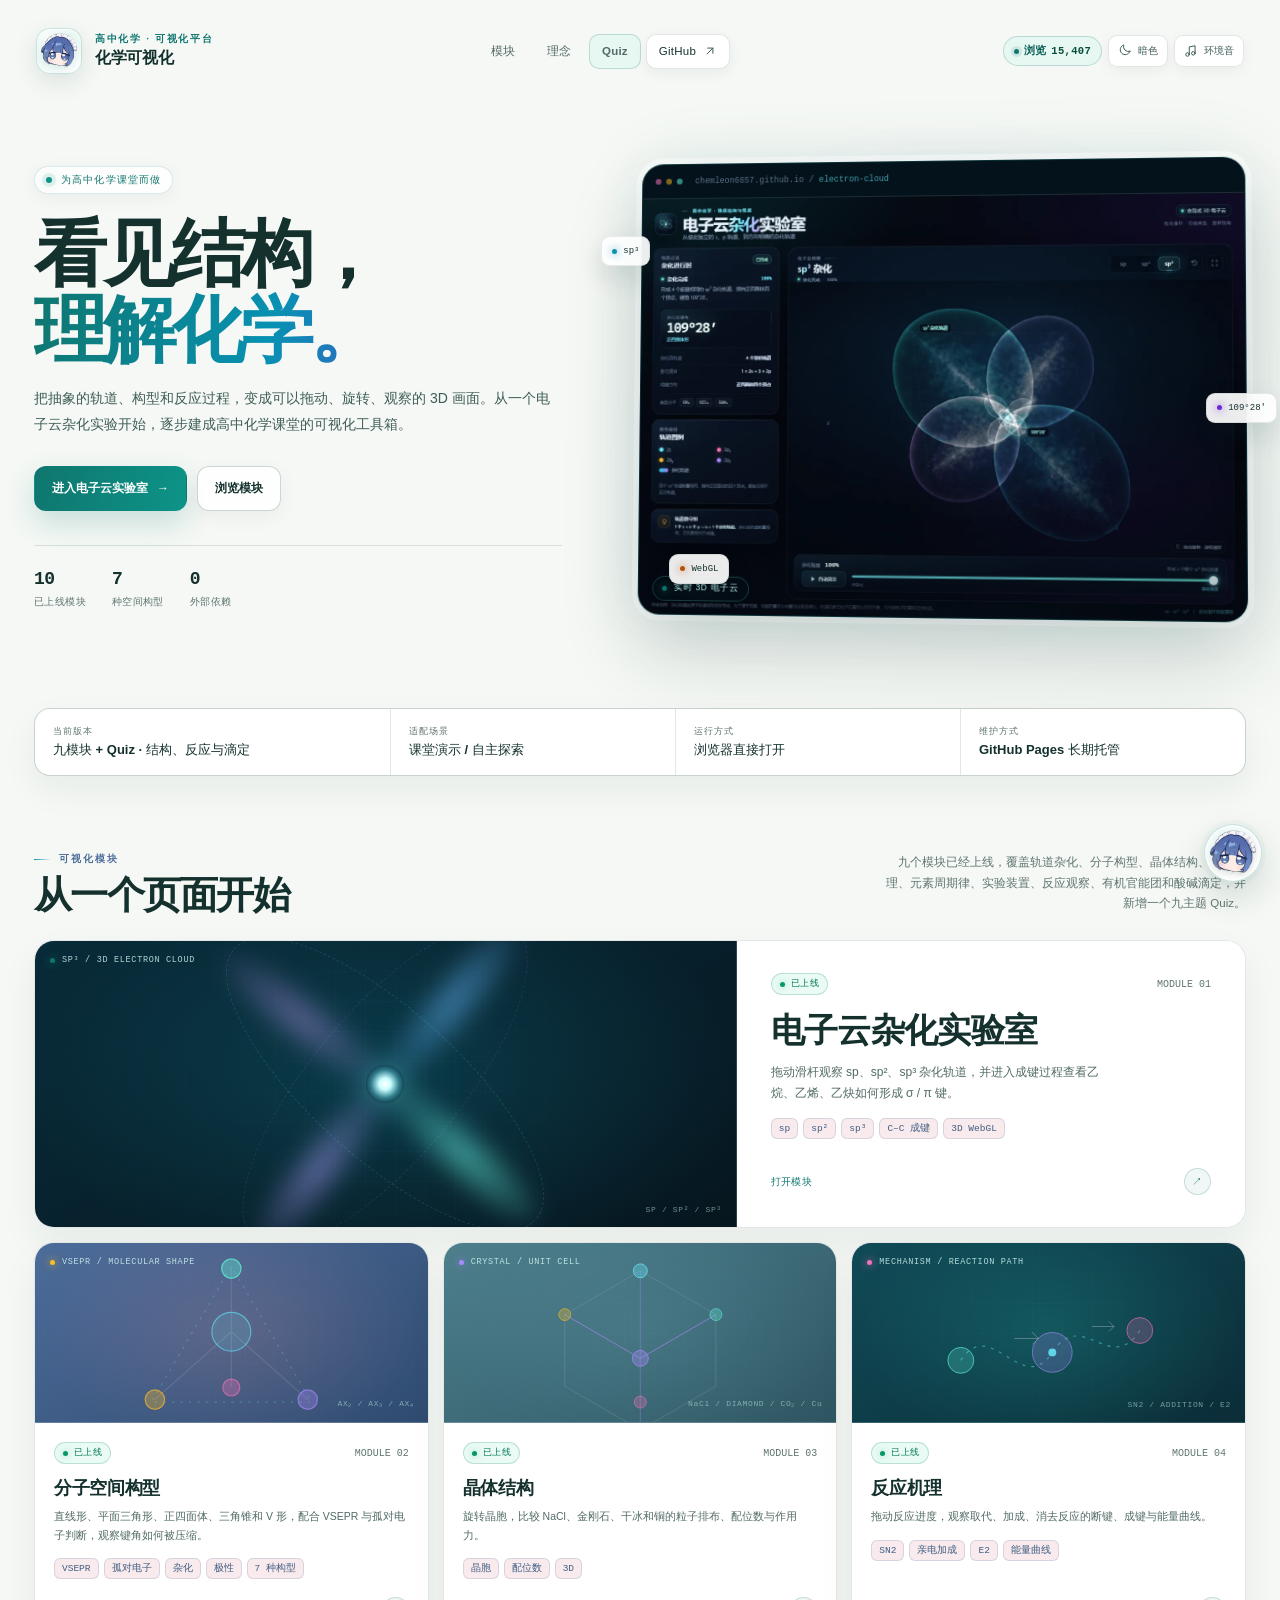
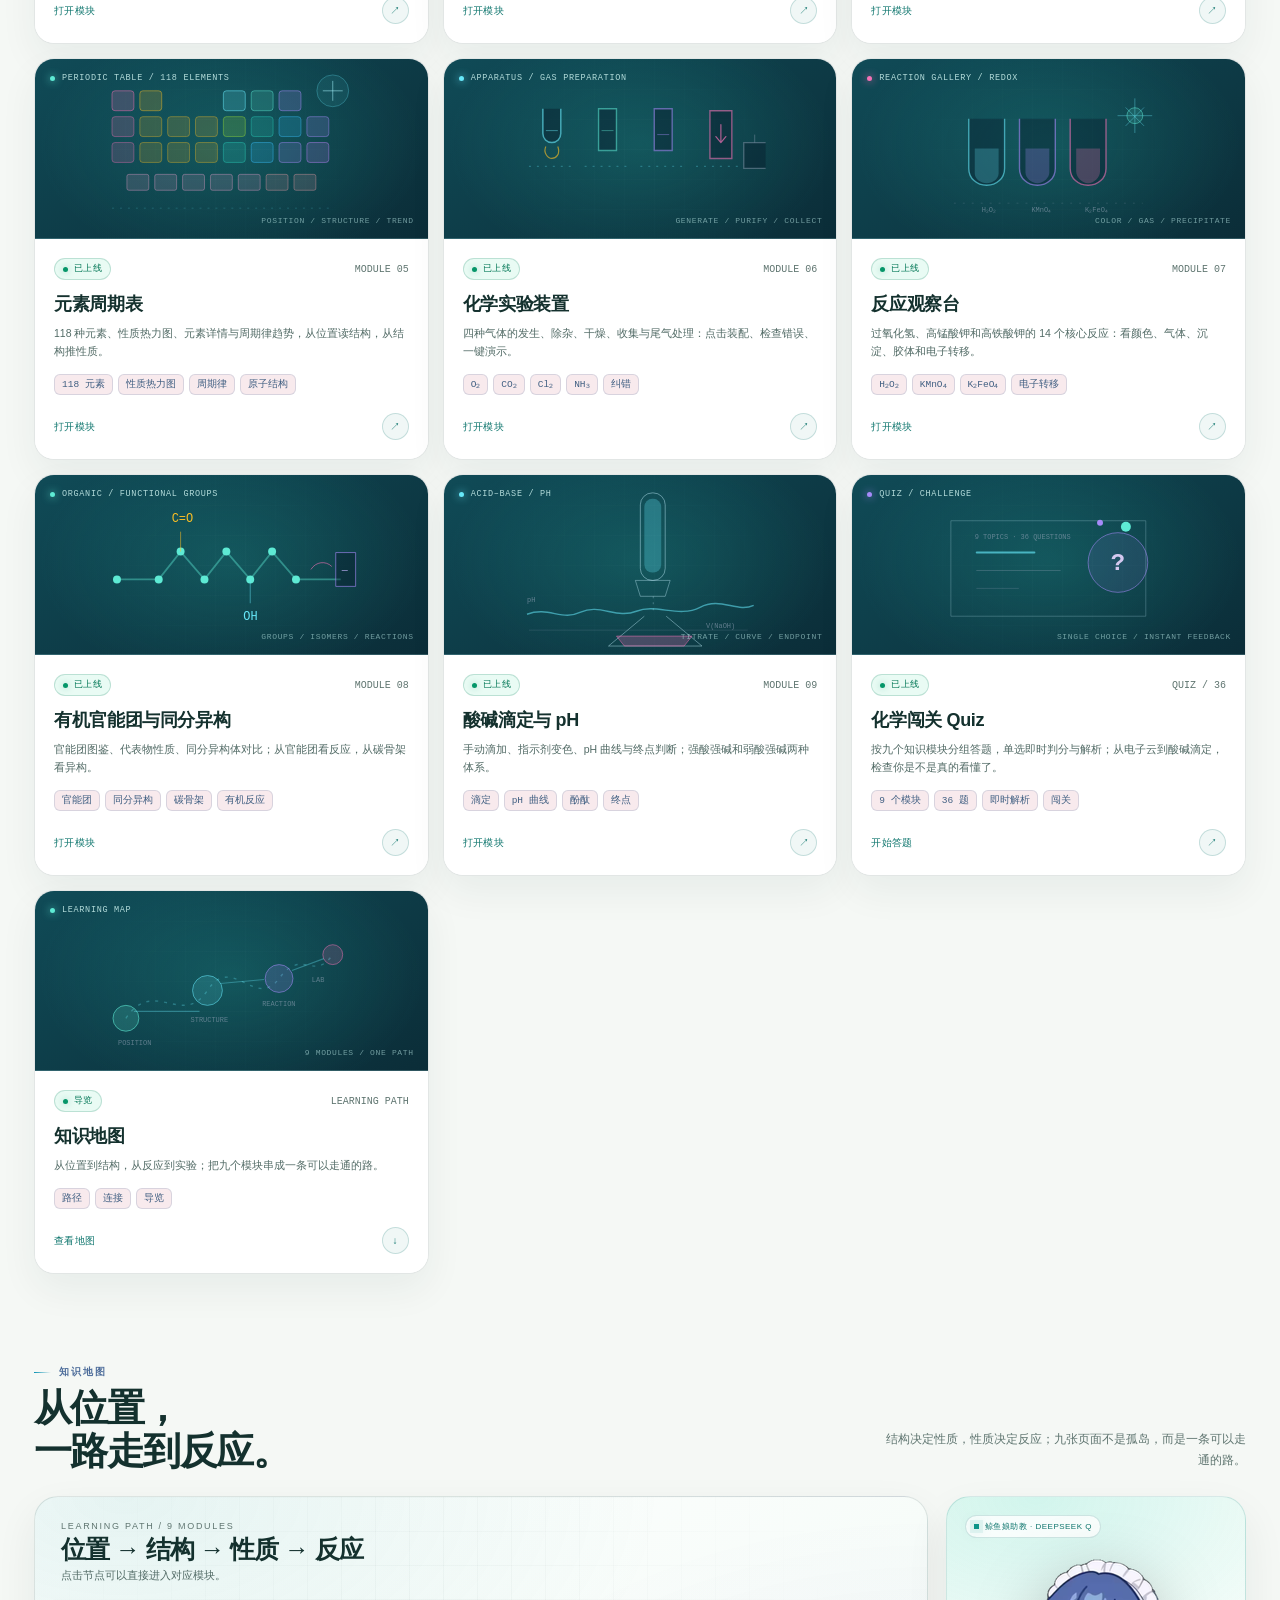
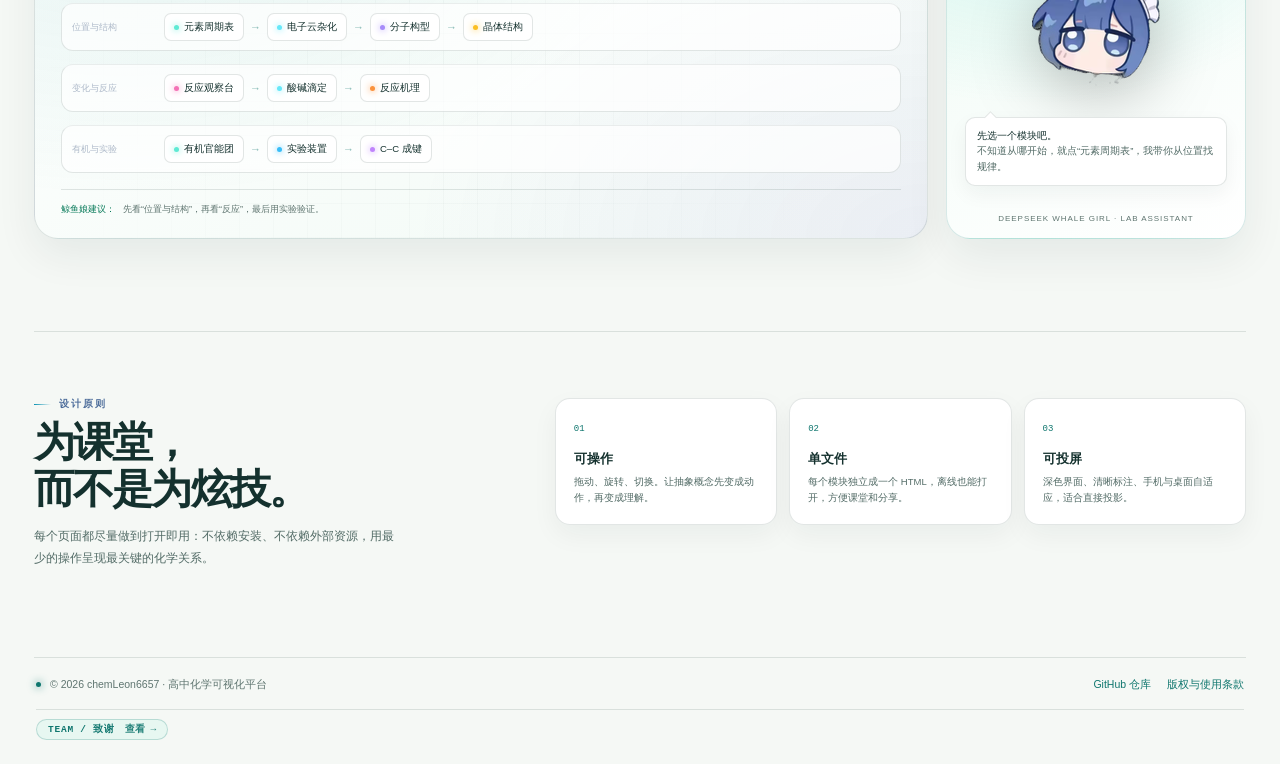
==== commit 9718a3ec: "Add files via upload" ====
--- a/index.html
+++ b/index.html
@@ -1333,12 +1333,6 @@
     <div class="footer-links">
       <a href="https://github.com/chemLeon6657/chemistry-visual-lab" target="_blank" rel="noopener">GitHub 仓库</a>
       <a href="rights.html">版权与使用条款</a>
-      <a href="electron-cloud.html">电子云杂化</a>
-      <a href="periodic-table.html">元素周期表</a>
-      <a href="experiment-apparatus.html">实验装置</a>
-      <a href="reaction-gallery.html">反应观察台</a>
-      <a href="organic-groups.html">有机官能团</a>
-      <a href="acid-base-titration.html">酸碱滴定与 pH</a>
     </div>
   </footer>
 </div>
--- a/site-theme.css
+++ b/site-theme.css
@@ -1498,3 +1498,97 @@
   .site-thanks{gap:3px 12px;font-size:9px;padding-top:8px}
   .site-thanks .thanks-label{font-size:8.5px}
 }
+
+/* ── Team / 致谢：页脚入口 + 可点击查看的浮层 ───────────── */
+.site-thanks{
+  flex:1 0 100%;display:flex;justify-content:flex-start;align-items:center;
+  gap:0;margin-top:8px;padding-top:9px;
+  border-top:1px solid rgba(148,163,184,.13);
+}
+.site-thanks-link{
+  display:inline-flex;align-items:center;gap:10px;
+  padding:5px 11px;border-radius:999px;
+  border:1px solid rgba(94,234,212,.2);
+  background:rgba(94,234,212,.06);
+  color:#bdfbf1;font:700 9.5px/1 var(--mono,ui-monospace,monospace);
+  letter-spacing:.08em;cursor:pointer;
+  transition:background .18s ease,border-color .18s ease,color .18s ease;
+}
+.site-thanks-link i{font-style:normal;font-weight:600;font-family:inherit;letter-spacing:0;opacity:.9}
+.site-thanks-link:hover{border-color:rgba(94,234,212,.45);background:rgba(94,234,212,.12)}
+.site-thanks-link:focus-visible{outline:2px solid rgba(94,234,212,.55);outline-offset:2px}
+html[data-theme="light"] .site-thanks{border-top-color:rgba(20,49,46,.12)}
+html[data-theme="light"] .site-thanks-link{
+  border-color:rgba(15,118,110,.22);background:#e7f7f1;color:#0f766e;
+}
+html[data-theme="light"] .site-thanks-link:hover{background:#d9f2e9;border-color:rgba(15,118,110,.4)}
+
+body.thanks-open{overflow:hidden}
+.thanks-modal{
+  position:fixed;inset:0;z-index:220;display:grid;place-items:center;
+  padding:22px;
+}
+.thanks-modal[hidden]{display:none}
+.thanks-backdrop{
+  position:absolute;inset:0;background:rgba(4,10,20,.58);
+  backdrop-filter:blur(5px);-webkit-backdrop-filter:blur(5px);
+}
+.thanks-card{
+  position:relative;width:min(560px,100%);max-height:min(82vh,640px);overflow:auto;
+  padding:26px 28px 24px;border-radius:20px;
+  border:1px solid rgba(20,49,46,.14);
+  background:#fff;color:#14312e;
+  box-shadow:0 28px 80px rgba(4,15,20,.28);
+  animation:thanksIn .22s ease both;
+}
+@keyframes thanksIn{from{opacity:0;transform:translateY(8px) scale(.985)}to{opacity:1;transform:none}}
+.thanks-kicker{
+  color:#0f766e;font:700 9px/1.4 var(--mono,ui-monospace,monospace);
+  letter-spacing:.16em;margin-bottom:9px;
+}
+.thanks-card h2{
+  margin:0 0 18px;color:#14312e;
+  font-family:"Noto Serif SC","Songti SC",serif;
+  font-size:clamp(24px,3.2vw,34px);line-height:1.2;letter-spacing:-.03em;
+}
+.thanks-list{list-style:none;margin:0;padding:0;border-top:1px solid rgba(20,49,46,.11)}
+.thanks-list li{
+  padding:11px 0;border-bottom:1px solid rgba(20,49,46,.09);
+  color:#3f5d57;font-size:12px;line-height:1.75;
+}
+.thanks-list strong{color:#0b5f56;font-weight:750}
+.thanks-list a{color:#0b5f56;text-decoration:none;border-bottom:1px solid rgba(15,118,110,.28)}
+.thanks-list a:hover{border-bottom-color:currentColor}
+.thanks-note{margin:16px 0 0;color:#5f7570;font-size:10.5px;line-height:1.75}
+.thanks-close{
+  position:absolute;top:10px;right:12px;width:30px;height:30px;
+  border:1px solid rgba(20,49,46,.12);border-radius:50%;
+  background:rgba(255,255,255,.72);color:#526b66;
+  font:400 18px/1 sans-serif;cursor:pointer;
+}
+.thanks-close:hover{background:#f1f8f5;color:#0f766e}
+html[data-theme="dark"] .thanks-card{
+  border-color:rgba(94,234,212,.2);
+  background:#08131f;color:#e8f7ff;
+  box-shadow:0 28px 80px rgba(0,0,0,.5);
+}
+html[data-theme="dark"] .thanks-kicker{color:#67e8f9}
+html[data-theme="dark"] .thanks-card h2{color:#f0ffff}
+html[data-theme="dark"] .thanks-list{border-top-color:rgba(148,163,184,.18)}
+html[data-theme="dark"] .thanks-list li{border-bottom-color:rgba(148,163,184,.13);color:#b6d3df}
+html[data-theme="dark"] .thanks-list strong{color:#a5f3fc}
+html[data-theme="dark"] .thanks-list a{color:#a5f3fc;border-bottom-color:rgba(94,234,212,.3)}
+html[data-theme="dark"] .thanks-note{color:#8aa7b5}
+html[data-theme="dark"] .thanks-close{border-color:rgba(148,163,184,.22);background:rgba(8,19,31,.8);color:#b6d3df}
+html[data-theme="dark"] .thanks-close:hover{background:#102534;color:#f0ffff}
+@media (max-width:680px){
+  .thanks-modal{padding:14px}
+  .thanks-card{padding:22px 19px 19px;border-radius:17px;max-height:86vh}
+  .thanks-card h2{font-size:25px;margin-bottom:14px}
+  .thanks-list li{font-size:11.5px}
+  .site-thanks-link{font-size:9px;padding:5px 9px;gap:8px}
+}
+
+/* 页脚品牌/链接与致谢入口分行，避免窄列挤压 */
+.site-footer{flex-wrap:wrap;row-gap:8px}
+.site-thanks{min-width:100%}
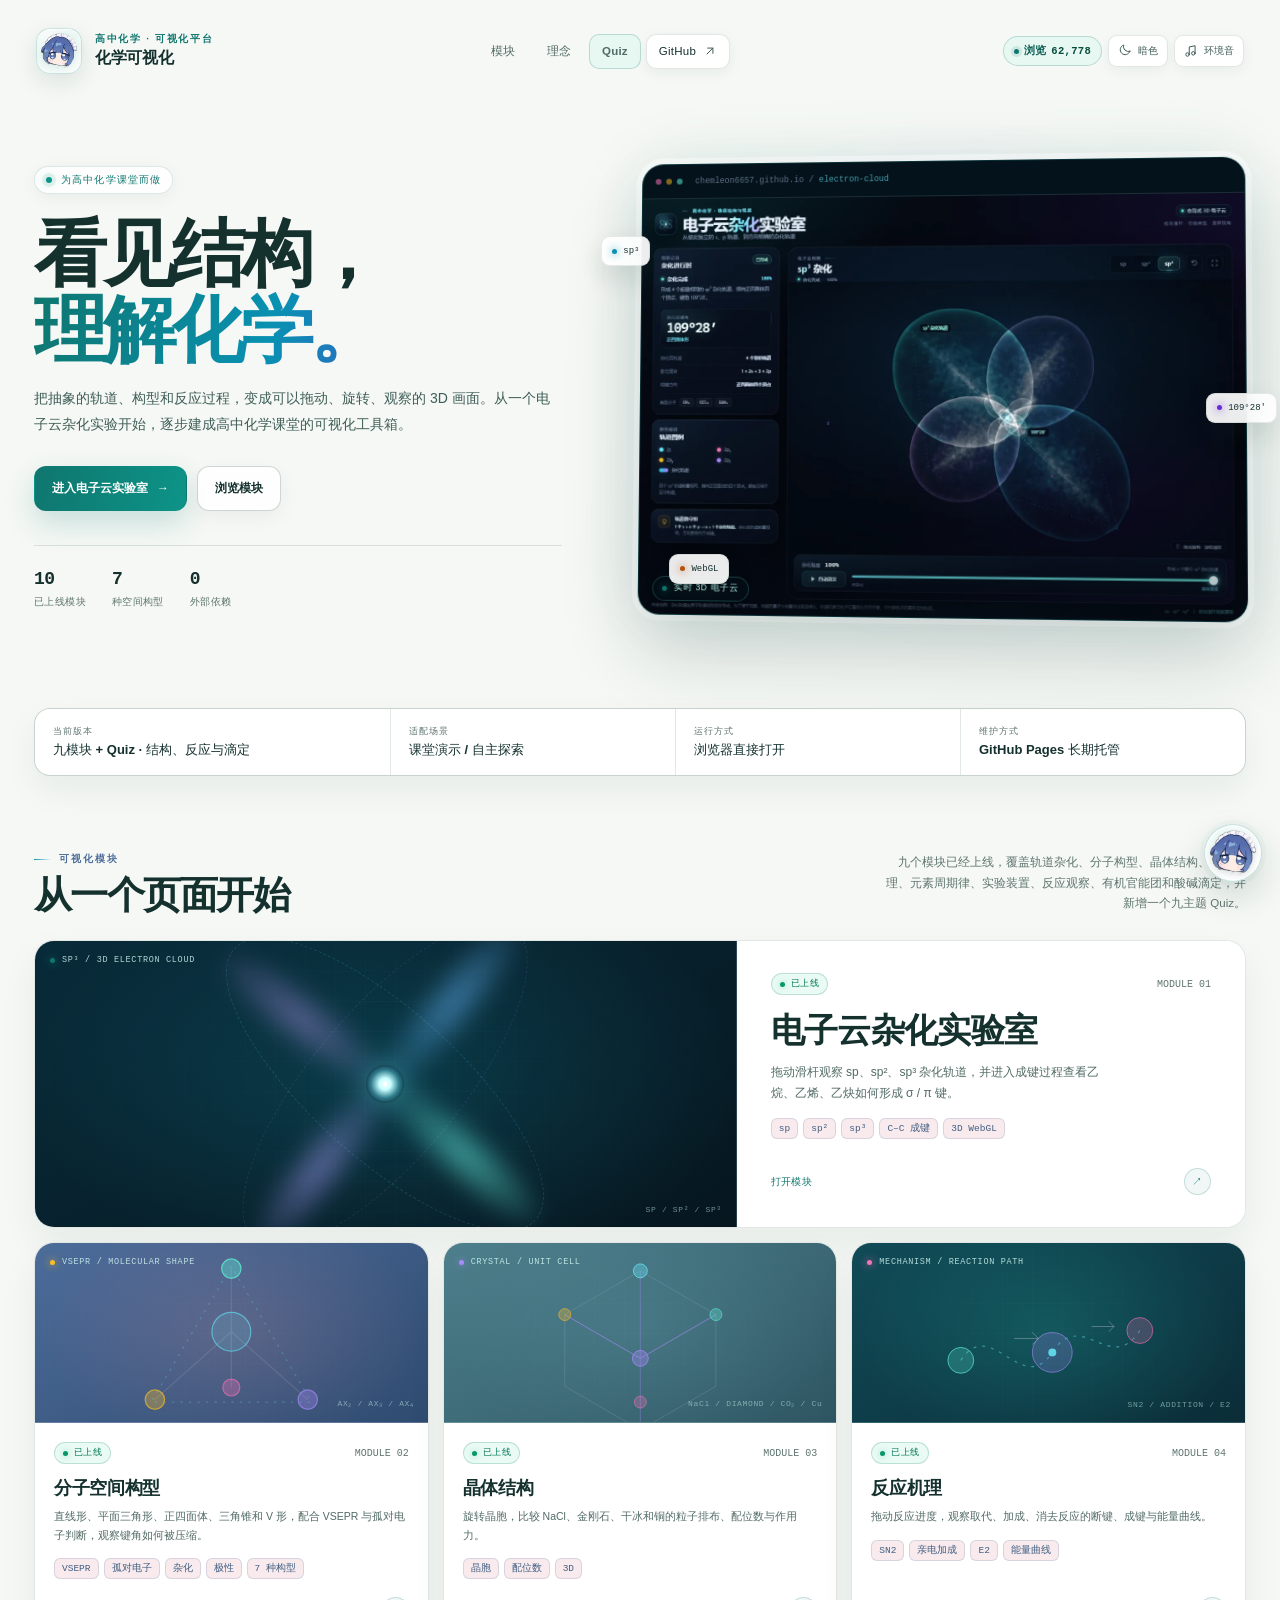
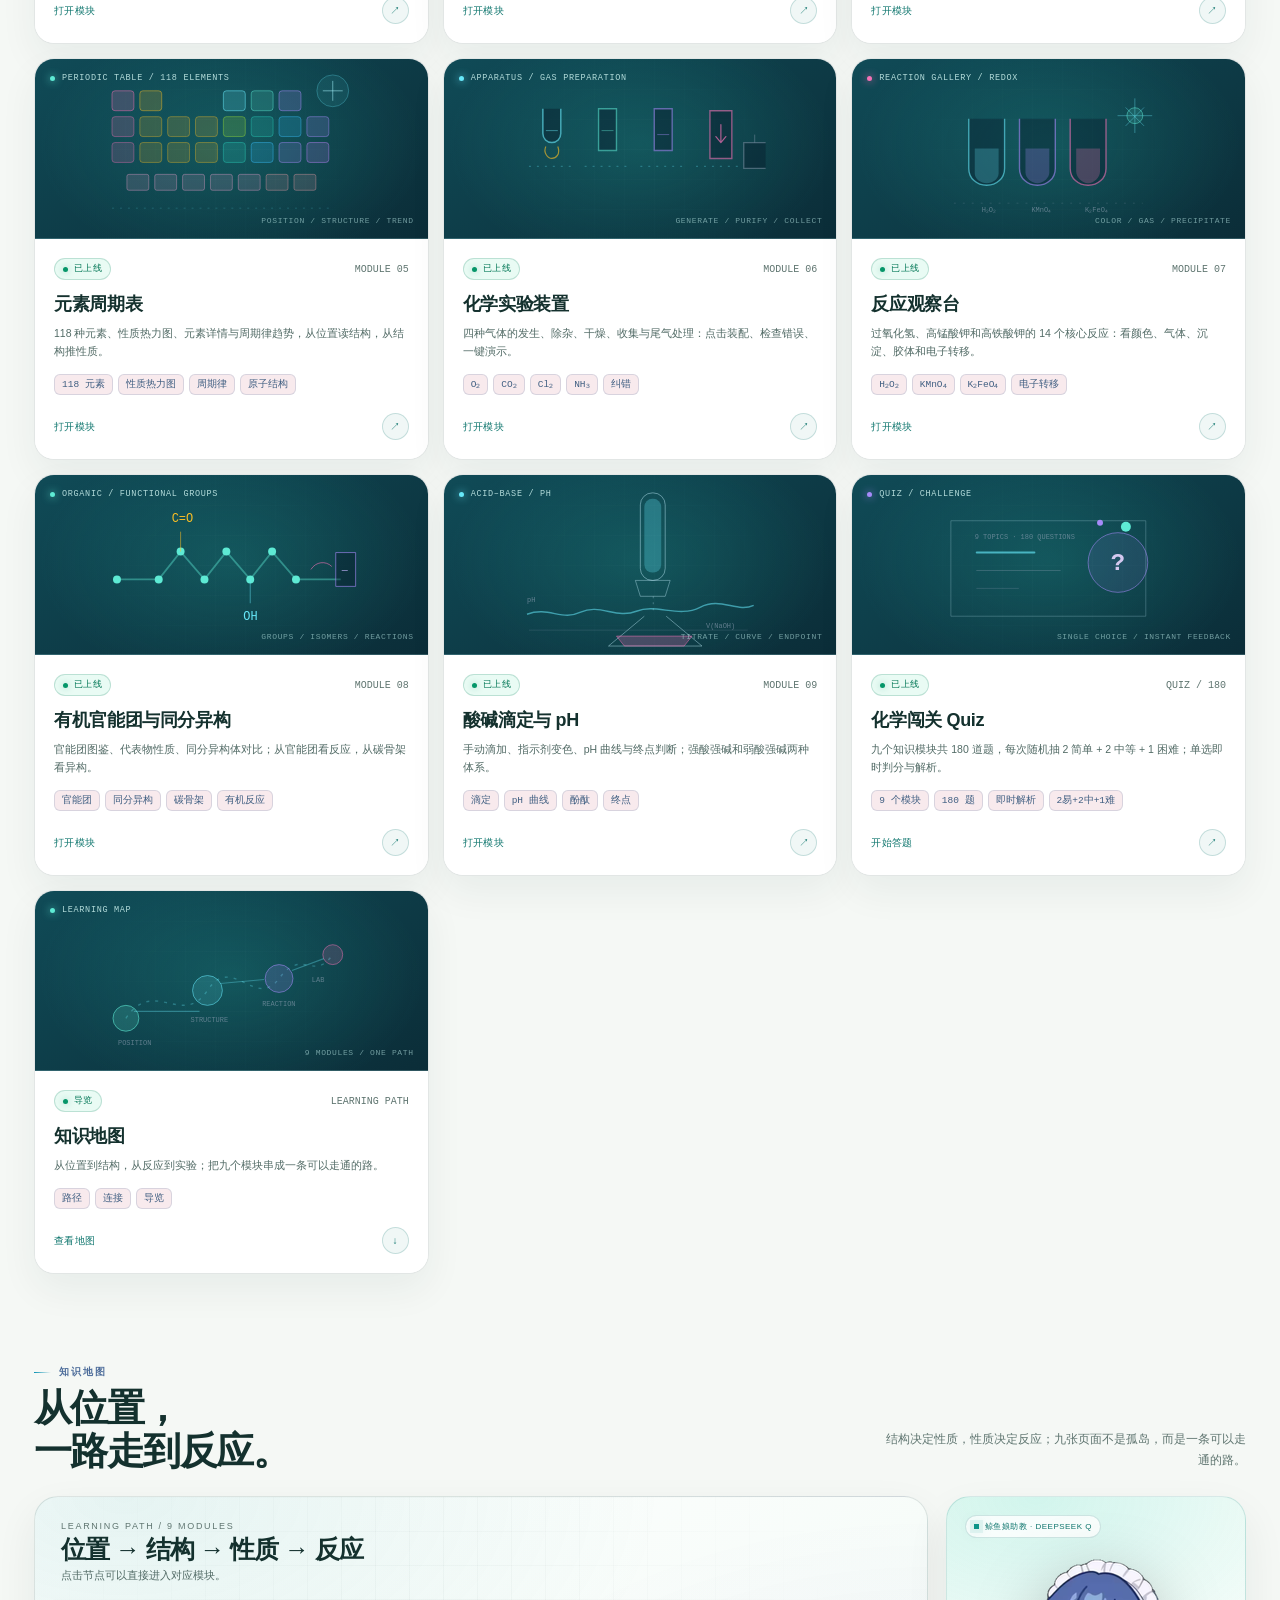
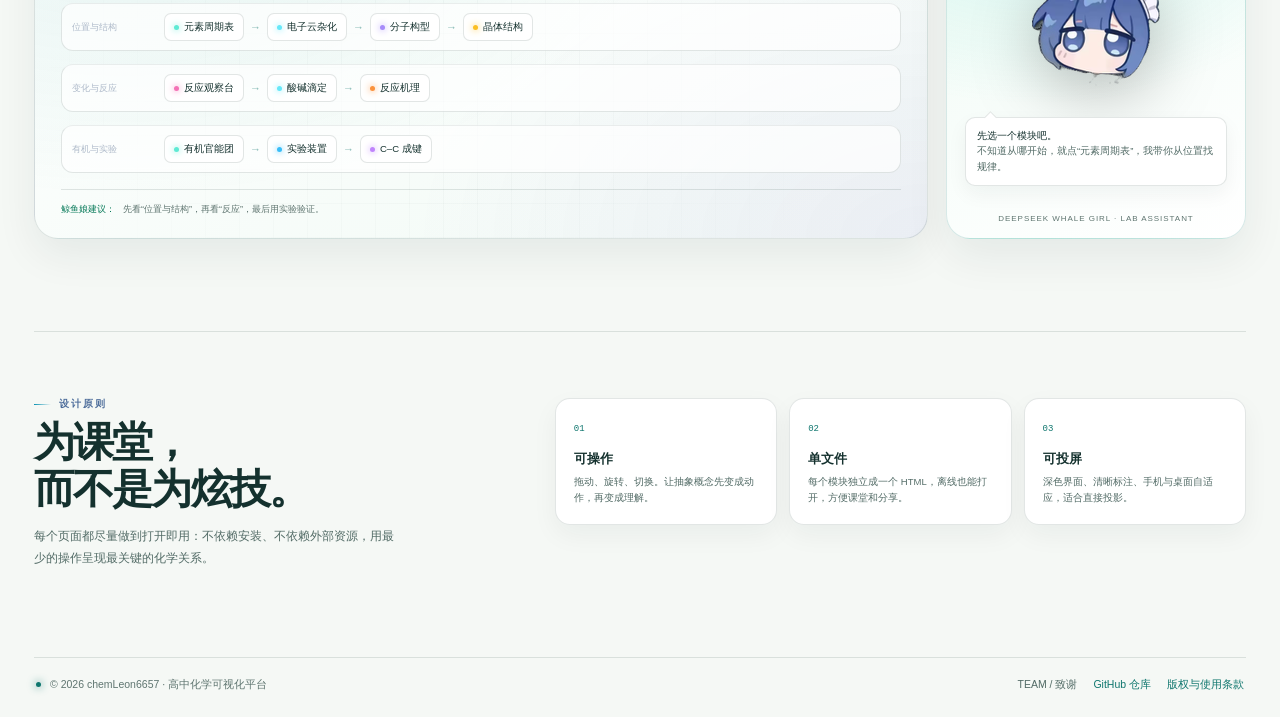
==== commit 817715f8: "Add files via upload" ====
--- a/index.html
+++ b/index.html
@@ -1247,15 +1247,15 @@
               <text x="220" y="96" text-anchor="middle" fill="rgba(233,213,255,.9)" font-size="24" font-family="Cascadia Code, monospace" font-weight="700">?</text>
               <circle cx="228" cy="52" r="5" fill="#5eead4"/>
               <circle cx="202" cy="48" r="3" fill="#a78bfa"/>
-              <text x="76" y="64" fill="rgba(148,163,184,.6)" font-size="7" font-family="Cascadia Code, monospace">9 TOPICS · 36 QUESTIONS</text>
+              <text x="76" y="64" fill="rgba(148,163,184,.6)" font-size="7" font-family="Cascadia Code, monospace">9 TOPICS · 180 QUESTIONS</text>
             </svg>
             <div class="coming-label">SINGLE CHOICE / INSTANT FEEDBACK</div>
           </div>
           <div class="module-body">
-            <div class="module-top"><span class="status-pill live">已上线</span><span class="module-num">QUIZ / 36</span></div>
+            <div class="module-top"><span class="status-pill live">已上线</span><span class="module-num">QUIZ / 180</span></div>
             <h3>化学闯关 Quiz</h3>
-            <p>按九个知识模块分组答题，单选即时判分与解析；从电子云到酸碱滴定，检查你是不是真的看懂了。</p>
-            <div class="tag-row"><span class="tag">9 个模块</span><span class="tag">36 题</span><span class="tag">即时解析</span><span class="tag">闯关</span></div>
+            <p>九个知识模块共 180 道题，每次随机抽 2 简单 + 2 中等 + 1 困难；单选即时判分与解析。</p>
+            <div class="tag-row"><span class="tag">9 个模块</span><span class="tag">180 题</span><span class="tag">即时解析</span><span class="tag">2易+2中+1难</span></div>
             <div class="open-link">开始答题 <span aria-hidden="true">↗</span></div>
           </div>
         </a>
--- a/site-theme.css
+++ b/site-theme.css
@@ -1592,3 +1592,17 @@
 /* 页脚品牌/链接与致谢入口分行，避免窄列挤压 */
 .site-footer{flex-wrap:wrap;row-gap:8px}
 .site-thanks{min-width:100%}
+
+/* TEAM / 致谢：与 GitHub 仓库同款页脚链接样式 */
+.footer-links{display:flex;flex-wrap:wrap;align-items:center;gap:16px}
+.footer-thanks-link{
+  appearance:none;-webkit-appearance:none;
+  margin:0;padding:0;border:0;background:none;
+  font:inherit;font-size:inherit;line-height:inherit;letter-spacing:inherit;
+  color:rgba(142,164,192,.76);text-decoration:none;cursor:pointer;
+  border-radius:0;
+}
+.footer-thanks-link:hover{color:var(--cyan,#67e8f9)}
+.footer-thanks-link:focus-visible{outline:2px solid rgba(94,234,212,.55);outline-offset:3px}
+html[data-theme="light"] .footer-thanks-link{color:#526b66}
+html[data-theme="light"] .footer-thanks-link:hover{color:#0f766e}
